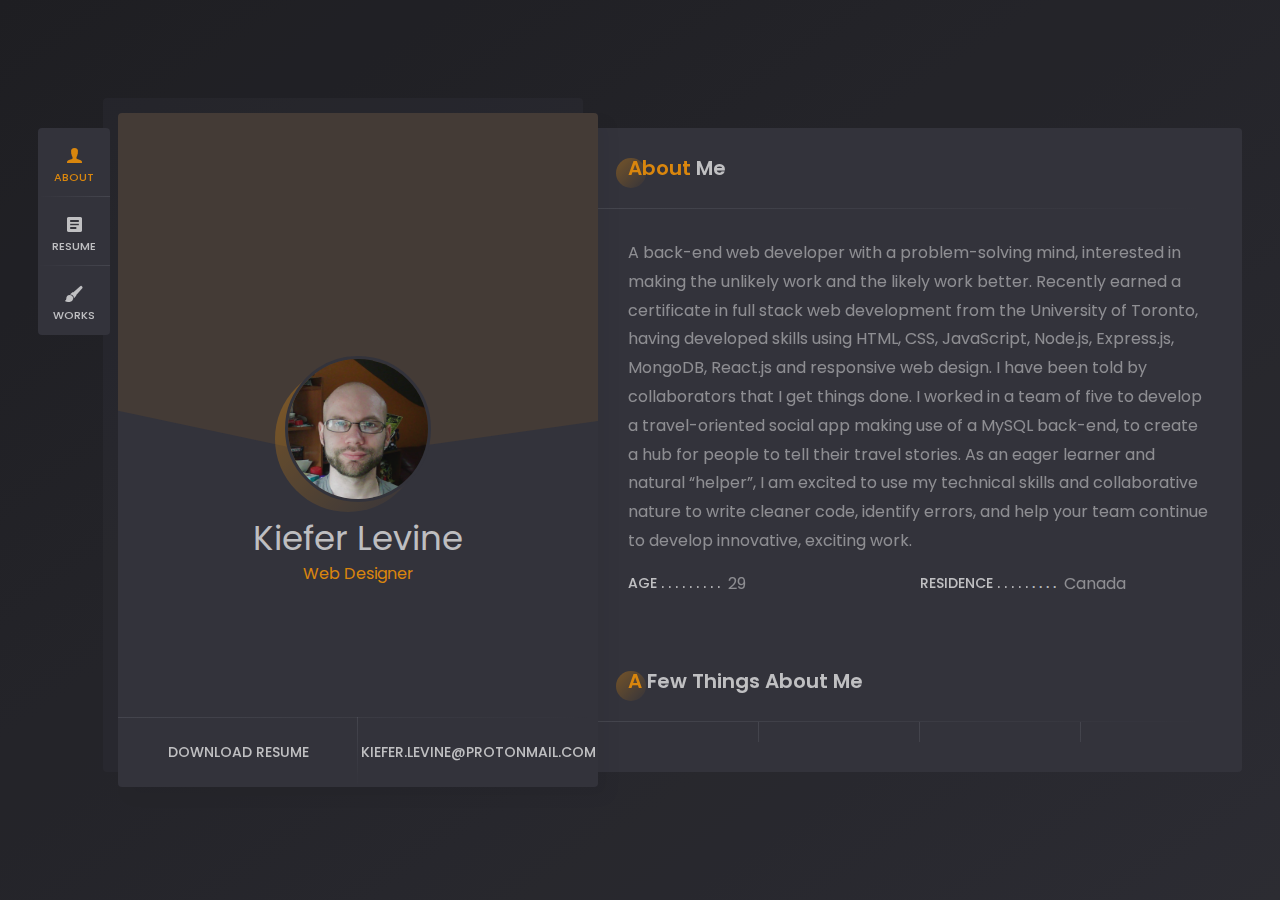
==== index.html @ 7bca3b4a "Added my info to template" ====
<!DOCTYPE html>
<html lang="en">
<head>
	
	<!--
		Basic
	-->
	<meta charset="UTF-8" />
	<meta http-equiv="X-UA-Compatible" content="IE=edge"> 
	<title>Kiefer's Web Developer Portal</title>
	<meta name="viewport" content="width=device-width, initial-scale=1, maximum-scale=1" />
	<meta name="description" content="vCard & Resume Template" />
	<meta name="keywords" content="vcard, resposnive, resume, personal, card, cv, cards, portfolio" />
	<meta name="author" content="beshleyua" />
	
	<!--
		Load Fonts
	-->
	<link href="https://fonts.googleapis.com/css?family=Poppins:100,100i,200,200i,300,300i,400,400i,500,500i,600,600i,700,700i,800,800i,900,900i" rel="stylesheet">
	
	<!--
		Load CSS
	-->
	<link rel="stylesheet" href="css/basic.css" />
	<link rel="stylesheet" href="css/layout.css" />
	<link rel="stylesheet" href="css/blogs.css" />
	<link rel="stylesheet" href="css/ionicons.css" />
	<link rel="stylesheet" href="css/magnific-popup.css" />
	<link rel="stylesheet" href="css/animate.css" />
	<link rel="stylesheet" href="css/owl.carousel.css" />

	<!--
		Background Gradient
	-->
	<link rel="stylesheet" href="css/gradient.css" />
	
	<!--
		Template New-Skin
	-->
	<link rel="stylesheet" href="css/new-skin/new-skin.css" />
	
	<!--
		Template Colors
	-->
	<link rel="stylesheet" href="css/demos/demo-2-colors.css" />

	<!--
		Template Dark
	-->
	<link rel="stylesheet" href="css/new-skin/classic-skin.css" />
	<link rel="stylesheet" href="css/template-dark/dark.css" />
	
	<!--
		Favicons
	-->
	<link rel="shortcut icon" href="images/favicons/favicon.ico">
	<!-- Font Awesome, for Icons -->
	<link rel="stylesheet" href="https://cdnjs.cloudflare.com/ajax/libs/font-awesome/6.0.0-beta2/css/all.min.css" integrity="sha512-YWzhKL2whUzgiheMoBFwW8CKV4qpHQAEuvilg9FAn5VJUDwKZZxkJNuGM4XkWuk94WCrrwslk8yWNGmY1EduTA==" crossorigin="anonymous" referrerpolicy="no-referrer" />
	
</head>

<body>
	<div class="page new-skin">
		
		<!-- preloader -->
		<div class="preloader">
			<div class="centrize full-width">
				<div class="vertical-center">
					<div class="spinner">
						<div class="double-bounce1"></div>
						<div class="double-bounce2"></div>
					</div>
				</div>
			</div>
		</div>

		<!-- background -->
		<div class="background gradient">
			<ul class="bg-bubbles">
				<li></li>
				<li></li>
				<li></li>
				<li></li>
				<li></li>
				<li></li>
				<li></li>
				<li></li>
				<li></li>
				<li></li>
			</ul>
		</div>

		<!--
			Container
		-->
		<div class="container opened" data-animation-in="fadeInLeft" data-animation-out="fadeOutLeft">

			<!--
				Header
			-->
			<header class="header">

				<!-- menu -->
				<div class="top-menu">
					<ul>
						<li class="active">
							<a href="#about-card">
								<span class="icon ion-person"></span>
								<span class="link">About</span>
							</a>
						</li>
						<li>
							<a href="#resume-card">
								<span class="icon ion-android-list"></span>
								<span class="link">Resume</span>
							</a>
						</li>
						<li>
							<a href="#works-card">
								<span class="icon ion-paintbrush"></span>
								<span class="link">Works</span>
							</a>
						</li>
					</ul>
				</div>

			</header>

			<!--
				Card - Started
			-->
			<div class="card-started" id="home-card">

				<!--
					Profile
				-->
				<div class="profile">

					<!-- profile image -->
					<div class="slide"></div>

					<!-- profile photo -->
					<div class="image">
						<img src="images/me.png" alt="A photo of Kiefer Levine" />
					</div>

					<!-- profile titles -->
					<div class="title">Kiefer Levine</div>
					<!--<div class="subtitle">Web Designer</div>-->
					<div class="subtitle subtitle-typed">
						<div class="typing-title">
							<p>Web Designer</p>
							<p>Full Stack Developer</p>
						</div>
					</div>

					<!-- profile socials -->
					<div class="social">
						<a target="_blank" href="https://www.linkedin.com/in/kiefer-levine/"><span class="fa fa-linkedin"></span></a>
						<a target="_blank" href="https://github.com/RookiePrime"><span class="fa fa-github"></span></a>
					</div>
					
					<!-- profile buttons -->
					<div class="lnks">
						<a href="https://docs.google.com/document/d/1Zx15jHTphS7Uiq7hflVXqC6PvVf_kr_0p9a2wdH1xhk/edit?usp=sharing" class="lnk">
							<span class="text">Download Resume</span>
						</a>
						<a href="mailto:kiefer.levine@protonmail.com" class="lnk discover">
							<span class="text">kiefer.levine@protonmail.com</span>
						</a>
					</div>

				</div>

			</div>

			<!-- 
				Card - About
			-->
			<div class="card-inner animated active" id="about-card">
				<div class="card-wrap">

					<!-- 
						About 
					-->
					<div class="content about">

						<!-- title -->
						<div class="title">About Me</div>

						<!-- content -->
						<div class="row">
							<div class="col col-d-6 col-t-6 col-m-12 border-line-v">
								<div class="text-box">
									<p>
										A back-end web developer with a problem-solving mind, interested in making the unlikely work and the likely work better. Recently earned a certificate in full stack web development from the University of Toronto, having developed skills using HTML, CSS, JavaScript, Node.js, Express.js, MongoDB, React.js and responsive web design. I have been told by collaborators that I get things done. I worked in a team of five to develop a travel-oriented social app making use of a MySQL back-end, to create a hub for people to tell their travel stories. As an eager learner and natural “helper”, I am excited to use my technical skills and collaborative nature to write cleaner code, identify errors, and help your team continue to develop innovative, exciting work.
									</p>
								</div>
							</div>
							<div class="col col-d-6 col-t-6 col-m-12 border-line-v">
								<div class="info-list">
									<ul>
										<li><strong>Age . . . . .</strong> 29</li>
										<li><strong>Residence . . . . .</strong> Canada</li>
									</ul>
								</div>
							</div>
							<div class="clear"></div>
						</div>

					</div>

					<!--
						Fun Fact
					-->
					<div class="content fuct">

						<!-- title -->
						<div class="title">A Few Things About Me</div>

						<!-- content -->
						<div class="row fuct-items">

							<!-- fuct item -->
							<div class="col col-d-3 col-t-3 col-m-6 border-line-v">
								<div class="fuct-item">
									<div class="icon"><span class="fa fa-solid fa-gamepad"></span></div>
									<div class="name">Gamer</div>
								</div>
							</div>

							<!-- fuct item -->
							<div class="col col-d-3 col-t-3 col-m-6 border-line-v">
								<div class="fuct-item">
									<div class="icon"><span class="fa fa-vr-cardboard"></span></div>
									<div class="name">VR Nut</div>
								</div>
							</div>

							<!-- fuct item -->
							<div class="col col-d-3 col-t-3 col-m-6 border-line-v">
								<div class="fuct-item">
									<div class="icon"><span class="fa fa-dice-d20"></span></div>
									<div class="name">D&D nerd</div>
								</div>
							</div>

							<!-- fuct item -->
							<div class="col col-d-3 col-t-3 col-m-6 border-line-v">
								<div class="fuct-item">
									<div class="icon"><span class="fa fa-book"></span></div>
									<div class="name">Reader</div>
								</div>
							</div>

							<div class="clear"></div>
						</div>
					</div>
				</div>
			</div>

			<!--
				Card - Resume
			-->
			<div class="card-inner" id="resume-card">
				<div class="card-wrap">

					<!--
						Resume
					-->
					<div class="content resume">

						<!-- title -->
						<div class="title">Resume</div>

						<!-- content -->
						<div class="row">

							<!-- education -->
							<div class="col col-d-6 col-t-6 col-m-12 border-line-v">
								<div class="resume-title border-line-h">
									<div class="icon"><i class="fa fa-university"></i></div>
									<div class="name">Education</div>
								</div>
								<div class="resume-items">
									<div class="resume-item border-line-h">
										<div class="date">Apr - Oct, 2021</div>
										<div class="name">University of Toronto</div>
										<div class="company">Toronto</div>
										<p>
											Certificate of Completion, Full Stack Web Development Bootcamp
										</p>
									</div>
								</div>
							</div>

							<div class="clear"></div>
						</div>

					</div>

					<!--
						Skills
					-->
					<div class="content skills">

						<!-- title -->
						<div class="title">My Skills</div>
					
						<!-- content -->
						<div class="row">

							<!-- skill item -->
							<div class="col col-d-6 col-t-6 col-m-12 border-line-v">
								<div class="skills-list list">
									<div class="skill-title border-line-h">
										<div class="icon"><i class="fa fa-code"></i></div>
										<div class="name">Coding</div>
									</div>
									<ul>
										<li> 
											<div class="name">HTML5, CSS3, JS</div>
										</li>
										<li> 
											<div class="name">Responsive Design</div>
										</li>
										<li> 
											<div class="name">Progressive Web Applications</div>
										</li>
										<li> 
											<div class="name">Node.js</div>
										</li>
										<li> 
											<div class="name">Express.js, Sequelize.js</div>
										</li>
										<li> 
											<div class="name">MySQL, MongoDB</div>
										</li>
										<li> 
											<div class="name">RESTful APIs, GraphQL</div>
										</li>
										<li> 
											<div class="name">React.js</div>
										</li>
									</ul>
								</div>
							</div>

							<!-- skill item -->
							<div class="col col-d-6 col-t-6 col-m-12 border-line-v">
								<div class="skills-list list">
									<div class="skill-title border-line-h">
										<div class="icon"><i class="fa fa-list"></i></div>
										<div class="name">Soft Skills</div>
									</div>
									<ul>
										<li> 
											<div class="name">Coordinating with a team</div>
										</li>
										<li> 
											<div class="name">Planning projects</div>
										</li>
										<li> 
											<div class="name">Learning new technologies</div>
										</li>
										<li> 
											<div class="name">Problem solving</div>
										</li>
										<li> 
											<div class="name">Critical thinking</div>
										</li>
									</ul>
								</div>
							</div>
							
							<div class="clear"></div>
						</div>
					</div>
				</div>
			</div>

			<!--
				Card - Works
			-->
			<div class="card-inner" id="works-card">
				<div class="card-wrap">

					<!--
						Works
					-->
					<div class="content works">

						<!-- title -->
						<div class="title">Recent Works</div>

						<!-- content -->
						<div class="row grid-items border-line-v">

							<!-- work item design -->
							<div class="col col-d-6 col-t-6 col-m-12 grid-item design border-line-h">
								<div class="box-item">
									<div class="image">
										<a href="#popup-1" class="has-popup-media">
											<img src="images/project_previews/crazy-tetris.png" alt="" />
											<span class="info">
												<span class="ion ion-images"></span>
											</span>
										</a>
									</div>
									<div class="desc">
										<a href="#popup-1" class="name has-popup-media">Crazy Tetrominos</a>
										<div class="category">A classic game, with a twist!</div>
									</div>
									<div id="popup-1" class="popup-box mfp-fade mfp-hide">
										<div class="content">
											<div class="image">
												<img src="images/project_previews/crazy-tetris.png" alt="The image of a game of Crazy Tetris being played">
											</div>
											<div class="desc">
												<div class="post-box">
													<h1>Crazy Tetrominos</h1>			
													<div class="blog-content">
														<p>
															A full MERN stack application, play a version of Tetris unlike any you've played before! The pieces you know and love are still there, but stranger ones have joined the mix.
														</p>
													</div>
													<br/>
													<a href="https://github.com/RookiePrime/crazy-tetris" class="button">
														<span class="text">View the Repo</span>
														<span class="arrow"></span>
													</a>
													<br/>
													<a href="https://crazy-tetrominos.herokuapp.com/" class="button">
														<span class="text">Try the App</span>
														<span class="arrow"></span>
													</a>
												</div>
											</div>
										</div>
									</div>
								</div>
							</div>

							<!-- work item design -->
							<div class="col col-d-6 col-t-6 col-m-12 grid-item design border-line-h">
								<div class="box-item">
									<div class="image">
										<a href="#popup-2" class="has-popup-media">
											<img src="images/project_previews/tarokka.png" alt="The picture of a Tarokka fortune being told" />
											<span class="info">
												<span class="ion ion-images"></span>
											</span>
										</a>
									</div>
									<div class="desc">
										<a href="#popup-2" class="name has-popup-media">Tarokka Deck</a>
										<div class="category">Tell your fortune in the fictional worlds of Dungeons & Dragons!</div>
									</div>
									<div id="popup-2" class="popup-box mfp-fade mfp-hide">
										<div class="content">
											<div class="image">
												<img src="images/project_previews/tarokka.png" alt="The picture of a Tarokka fortune being told" />
											</div>
											<div class="desc">
												<div class="post-box">
													<h1>Tarokka Deck</h1>			
													<div class="blog-content">
														<p>
															A React.js front-end application, taking advantage of CSS3 and state to randomly produce the user's fortune in accordance with the rules of a Tarokka reading.
														</p>
													</div>
													<br/>
													<a href="https://github.com/RookiePrime/tarokka-deck" class="button">
														<span class="text">View the Repo</span>
														<span class="arrow"></span>
													</a>
													<br/>
													<a href="https://rookieprime.github.io/tarokka-deck/" class="button">
														<span class="text">Try the App</span>
														<span class="arrow"></span>
													</a>
												</div>
											</div>
										</div>
									</div>
								</div>
							</div>

							<!-- work item design -->
							<div class="col col-d-6 col-t-6 col-m-12 grid-item design border-line-h">
								<div class="box-item">
									<div class="image">
										<a href="#popup-3" class="has-popup-media">
											<img src="images/project_previews/bardic.png" alt="The scenic homepage of Bardic, depicting travel destinations" />
											<span class="info">
												<span class="ion ion-images"></span>
											</span>
										</a>
									</div>
									<div class="desc">
										<a href="#popup-3" class="name has-popup-media">Bardic</a>
										<div class="category">A social media site for travelers.</div>
									</div>
									<div id="popup-3" class="popup-box mfp-fade mfp-hide">
										<div class="content">
											<div class="image">
												<img src="images/project_previews/bardic.png" alt="The scenic homepage of Bardic, depicting travel destinations" />
											</div>
											<div class="desc">
												<div class="post-box">
													<h1>Bardic</h1>			
													<div class="blog-content">
														<p>
															A full stack application with a Handlebars.js front-end, a MySQL backend, and Express.js and Sequelize between them, following the Model-View-Controller paradigm. This site is for people sharing and talking about travel stories.
														</p>
													</div>
													<br/>
													<a href="https://github.com/FanCinco/Bardic" class="button">
														<span class="text">View the Repo</span>
														<span class="arrow"></span>
													</a>
													<br/>
													<a href="https://bardic.herokuapp.com/" class="button">
														<span class="text">Try the App</span>
														<span class="arrow"></span>
													</a>
												</div>
											</div>
										</div>
									</div>
								</div>
							</div>

							<!-- work item design -->
							<div class="col col-d-6 col-t-6 col-m-12 grid-item design border-line-h">
								<div class="box-item">
									<div class="image">
										<a href="#popup-4" class="has-popup-media">
											<img src="images/project_previews/techblog.png" alt="The purple-and-yellow homepage of a tech forum site" />
											<span class="info">
												<span class="ion ion-images"></span>
											</span>
										</a>
									</div>
									<div class="desc">
										<a href="#popup-4" class="name has-popup-media">Tech Blog</a>
										<div class="category">A forum for technology enthusiasts in search of likeminded fellows.</div>
									</div>
									<div id="popup-4" class="popup-box mfp-fade mfp-hide">
										<div class="content">
											<div class="image">
												<img src="images/project_previews/techblog.png" alt="The purple-and-yellow homepage of a tech forum site" />
											</div>
											<div class="desc">
												<div class="post-box">
													<h1>Tech Blog</h1>			
													<div class="blog-content">
														<p>
															A full stack application with a Handlebars.js front-end, a MySQL backend, and Express.js and Sequelize between them, following the Model-View-Controller paradigm. This site is for people to create posts about and discuss technology.
														</p>
													</div>
													<br/>
													<a href="https://github.com/RookiePrime/tech-blog" class="button">
														<span class="text">View the Repo</span>
														<span class="arrow"></span>
													</a>
													<br/>
													<a href="https://still-headland-68938.herokuapp.com/" class="button">
														<span class="text">Try the App</span>
														<span class="arrow"></span>
													</a>
												</div>
											</div>
										</div>
									</div>
								</div>
							</div>

							<!-- work item design -->
							<div class="col col-d-6 col-t-6 col-m-12 grid-item design border-line-h">
								<div class="box-item">
									<div class="image">
										<a href="#popup-5" class="has-popup-media">
											<img src="images/project_previews/crunchtime.png" alt="The exercise page for Crunch Time, showing the current exercise to perform" />
											<span class="info">
												<span class="ion ion-images"></span>
											</span>
										</a>
									</div>
									<div class="desc">
										<a href="#popup-5" class="name has-popup-media">Crunch Time</a>
										<div class="category">An exercise app for people with a drive but no time!</div>
									</div>
									<div id="popup-5" class="popup-box mfp-fade mfp-hide">
										<div class="content">
											<div class="image">
												<img src="images/project_previews/crunchtime.png" alt="The exercise page for Crunch Time, showing the current exercise to perform" />
											</div>
											<div class="desc">
												<div class="post-box">
													<h1>Crunch Time</h1>			
													<div class="blog-content">
														<p>
															A front-end web application making use of HTML5, CSS3, and JS, as well as drawing on third-party APIs for exercise data and motivational text. Don't have a lot of time but want to exercise? Let Crunch Time pick for you!
														</p>
													</div>
													<br/>
													<a href="https://github.com/crunchteam04/Crunch-Time" class="button">
														<span class="text">View the Repo</span>
														<span class="arrow"></span>
													</a>
													<br/>
													<a href="https://crunchteam04.github.io/Crunch-Time/" class="button">
														<span class="text">Try the App</span>
														<span class="arrow"></span>
													</a>
												</div>
											</div>
										</div>
									</div>
								</div>
							</div>
				
							<div class="clear"></div>
						</div>
					</div>
				</div>
			</div>
		</div>

	</div>
	
	<!--
		jQuery Scripts
	-->
	<script src="js/jquery.min.js"></script>
	<script src="js/jquery.validate.js"></script>
	<script src="js/jquery.magnific-popup.js"></script>
	<script src="js/imagesloaded.pkgd.js"></script>
	<script src="js/isotope.pkgd.js"></script>
	<script src="js/jquery.slimscroll.js"></script>
	<script src="js/owl.carousel.js"></script>
	<script src="js/typed.js"></script>
	<!-- <script src="https://use.fontawesome.com/8da76d029b.js"></script> -->
	
	<!--
		Main Scripts
	-->
	<script src="js/scripts.js"></script>
	
</body>
</html>
---- css/basic.css ----
/**
*	Ryan - Resume/CV/vCard Template (HTML)
*	Version: 2.5
*	Author: beshleyua
*	Author URL: http://themeforest.net/user/beshleyua
*	Copyright © Cvio by beshleyua. All Rights Reserved.
**/

/* TABLE OF CONTENTS
	1. Base
	2. Container
	3. Columns
	4. Preloader
	5. Typography
	6. Forms
	7. Alignments
	8. Animations
*/

/*
	1. Basic
*/

html {
	margin-right: 0!important;
}

body {
	margin: 0;
	padding: 0;
	border: none;
	font-family: 'Poppins';
	font-size: 14px;
	color: #626262;
	background: #d8dbe2;
	letter-spacing: 0em;
	font-weight: 400;
	-webkit-font-smoothing: antialiased;
	-webkit-text-size-adjust: 100%;
}

.page {
	position: absolute;
	overflow: hidden;
	width: 100%;
	height: 100%;
}

@media (max-width: 1023px) {
	.page {
		overflow: visible;
	}

}

* {
	box-sizing: border-box;
	-webkit-box-sizing: border-box;
}

/*
	2. Container
*/
.container {
	margin: -300px 0 0 -240px;
	position: absolute;
	top: 50%;
	left: 50%;
	width: 480px;
	height: 600px;
	transform: translateX(0px);
	-webkit-transform: translateX(0px);
	-moz-transform: translateX(0px);
	-o-transform: translateX(0px);
	transition: all 0.4s ease 0s;
	-moz-transition: all 0.4s ease 0s;
	-webkit-transition: all 0.4s ease 0s;
	-o-transition: all 0.4s ease 0s;
}

.container.opened {
	transform: translateX(-240px);
	-webkit-transform: translateX(-240px);
	-moz-transform: translateX(-240px);
	-o-transform: translateX(-240px);
}

@media (max-width: 1072px) {
	.container {
		margin: -300px 0 0 -220px;
		width: 440px;
	}

	.container.opened {
		transform: translateX(-204px);
		-webkit-transform: translateX(-204px);
		-moz-transform: translateX(-204px);
		-o-transform: translateX(-204px);
	}

}

@media (max-width: 1023px) {
	.container {
		margin: 0 auto;
		position: relative;
		top: 83px;
		left: 0;
		width: auto;
		max-width: 540px;
		height: auto;
		transform: none;
		-webkit-transform: none;
		-moz-transform: none;
		-o-transform: none;
	}

	.container.opened {
		transform: none;
		-webkit-transform: none;
		-moz-transform: none;
		-o-transform: none;
	}

}

@media (max-width: 560px) {
	.container {
		margin: 0 5px;
		top: 78px;
		width: auto;
		max-width: 100%;
	}

}

.background {
	position: fixed;
	top: 0%;
	left: 0%;
	width: 100%;
	height: 100%;
	background-position: center center;
	background-repeat: no-repeat;
	background-size: cover;
	background-color: rgba(120, 204, 109, 0.4);
}


/*
	3. Columns
*/
.row {
	margin: 0 -20px;
	position: relative;
	font-size: 0;
}

.row .col {
	padding: 20px;
	position: relative;
	display: inline-block;
	vertical-align: top;
	font-size: 14px;
}

.row .col .col {
	padding-top: 0;
	padding-bottom: 20px;
}

@media (min-width: 1024px) {
	.row .col.col-d-12 {
		width: 99.996%;
	}

	.row .col.col-d-11 {
		width: 91.663%;
	}

	.row .col.col-d-10 {
		width: 83.333%;
	}

	.row .col.col-d-9 {
		width: 74.997%;
	}

	.row .col.col-d-8 {
		width: 66.664%;
	}

	.row .col.col-d-7 {
		width: 58.331%;
	}

	.row .col.col-d-6 {
		width: 49.998%;
	}

	.row .col.col-d-5 {
		width: 41.665%;
	}

	.row .col.col-d-4 {
		width: 33.332%;
	}

	.row .col.col-d-3 {
		width: 24.999%;
	}

	.row .col.col-d-2 {
		width: 16.666%;
	}

	.row .col.col-d-1 {
		width: 8.333%;
	}

}

@media (max-width: 1023px) {
	.row .col.col-t-12 {
		width: 99.996%;
	}

	.row .col.col-t-11 {
		width: 91.663%;
	}

	.row .col.col-t-10 {
		width: 83.333%;
	}

	.row .col.col-t-9 {
		width: 74.997%;
	}

	.row .col.col-t-8 {
		width: 66.664%;
	}

	.row .col.col-t-7 {
		width: 58.331%;
	}

	.row .col.col-t-6 {
		width: 49.998%;
	}

	.row .col.col-t-5 {
		width: 41.665%;
	}

	.row .col.col-t-4 {
		width: 33.332%;
	}

	.row .col.col-t-3 {
		width: 24.999%;
	}

	.row .col.col-t-2 {
		width: 16.666%;
	}

	.row .col.col-t-1 {
		width: 8.333%;
	}

}

@media (max-width: 560px) {
	.row .col.col-m-12 {
		width: 99.996%;
	}

	.row .col.col-m-11 {
		width: 91.663%;
	}

	.row .col.col-m-10 {
		width: 83.333%;
	}

	.row .col.col-m-9 {
		width: 74.997%;
	}

	.row .col.col-m-8 {
		width: 66.664%;
	}

	.row .col.col-m-7 {
		width: 58.331%;
	}

	.row .col.col-m-6 {
		width: 49.998%;
	}

	.row .col.col-m-5 {
		width: 41.665%;
	}

	.row .col.col-m-4 {
		width: 33.332%;
	}

	.row .col.col-m-3 {
		width: 24.999%;
	}

	.row .col.col-m-2 {
		width: 16.666%;
	}

	.row .col.col-m-1 {
		width: 8.333%;
	}

}

.row:after {
	content: '';
	display: block;
	clear: both;
}

.border-line-v:before {
	content: '';
	position: absolute;
	left: 0;
	top: 0;
	width: 1px;
	height: 100%;
	background: -moz-radial-gradient(top, ellipse cover, rgba(197, 202, 213, 0.7) 0%, rgba(255, 255, 255, 0) 70%);
	background: -webkit-radial-gradient(top, ellipse cover, rgba(197, 202, 213, 0.7) 0%, rgba(255, 255, 255, 0) 70%);
	background: radial-gradient(ellipse at top, rgba(197, 202, 213, 0.7) 0%, rgba(255, 255, 255, 0) 70%);
}

.border-line-h:after {
	content: '';
	position: absolute;
	left: 0;
	bottom: 0;
	width: 100%;
	height: 1px;
	background: -moz-radial-gradient(left, ellipse cover, rgba(197, 202, 213, 0.7) 0%, rgba(255, 255, 255, 0) 70%);
	background: -webkit-radial-gradient(left, ellipse cover, rgba(197, 202, 213, 0.7) 0%, rgba(255, 255, 255, 0) 70%);
	background: radial-gradient(ellipse at left, rgba(197, 202, 213, 0.7) 0%, rgba(255, 255, 255, 0) 70%);
}

/*
	4. Preloader
*/
.preloader {
	position: fixed;
	top: 0;
	left: 0;
	width: 100%;
	height: 100%;
	text-align: center;
	background: #ffffff;
	z-index: 1000;
}

.preloader .spinner {
	position: relative;
	display: inline-block;
	width: 40px;
	height: 40px;
}

.preloader .spinner .double-bounce1,
.preloader .spinner .double-bounce2 {
	position: absolute;
	top: 0;
	left: 0;
	width: 100%;
	height: 100%;
	background: #78cc6d;
	opacity: 1;
	-webkit-animation: sk-bounce 2s infinite ease-in-out;
	animation: sk-bounce 2s infinite ease-in-out;
	border-radius: 50%;
	-moz-border-radius: 50%;
	-webkit-border-radius: 50%;
	-khtml-border-radius: 50%;
}

.preloader .spinner .double-bounce2 {
	-webkit-animation-delay: -1s;
	animation-delay: -1s;
	opacity: 0.1;
}

/*
	5. Typography
*/
h1,
h2,
h3,
h4,
h5,
h6 {
	margin: 0 0 5px 0;
	font-family: 'Poppins';
	font-size: 25px;
	color: #171717;
	line-height: 33px;
	font-weight: 500;
}

h2 {
	font-size: 24px;
}

h3 {
	font-size: 22px;
}

h4 {
	font-size: 20px;
}

h5 {
	font-size: 18px;
}

h6 {
	font-size: 16px;
}

p {
	font-size: 14px;
	line-height: 1.6;
	padding: 0;
	margin: 0 0 20px 0;
}

strong {
	font-weight: 500;
}

/* links, buttons */
.lnks {
	position: absolute;
	bottom: 0;
	left: 0;
	width: 100%;
	height: 70px;
	z-index: 10;
}

.lnks:before {
	content: '';
	position: absolute;
	left: 0;
	top: 0;
	width: 100%;
	height: 1px;
	background: -moz-radial-gradient(left, ellipse cover, rgba(197, 202, 213, 0.7) 0%, rgba(255, 255, 255, 0) 70%);
	background: -webkit-radial-gradient(left, ellipse cover, rgba(197, 202, 213, 0.7) 0%, rgba(255, 255, 255, 0) 70%);
	background: radial-gradient(ellipse at left, rgba(197, 202, 213, 0.7) 0%, rgba(255, 255, 255, 0) 70%);
}

.lnk,
.button {
	position: relative;
	float: left;
	width: 50%;
	height: 70px;
	line-height: 70px;
	font-size: 12px;
	color: #171717;
	font-weight: 500;
	text-align: center;
	text-decoration: none;
	text-transform: uppercase;
	border: none;
}

.lnk:before,
.button:before {
	content: '';
	position: absolute;
	right: 0;
	top: 0;
	width: 1px;
	height: 100%;
	background: -moz-radial-gradient(top, ellipse cover, rgba(197, 202, 213, 0.7) 0%, rgba(255, 255, 255, 0) 70%);
	background: -webkit-radial-gradient(top, ellipse cover, rgba(197, 202, 213, 0.7) 0%, rgba(255, 255, 255, 0) 70%);
	background: radial-gradient(ellipse at top, rgba(197, 202, 213, 0.7) 0%, rgba(255, 255, 255, 0) 70%);
}

.lnk .ion,
.button .ion,
.lnk .arrow,
.button .arrow {
	margin: 0 0 0 8px;
	position: relative;
	top: -2px;
	display: inline-block;
	vertical-align: middle;
	font-size: 18px;
	transition: all 0.3s ease 0s;
	-moz-transition: all 0.3s ease 0s;
	-webkit-transition: all 0.3s ease 0s;
	-o-transition: all 0.3s ease 0s;
}

.lnk .arrow,
.button .arrow {
	top: -1px;
	width: 14px;
	height: 2px;
}

.lnk .arrow:before,
.button .arrow:before,
.lnk .arrow:after,
.button .arrow:after {
	content: '';
	position: absolute;
	left: 0;
	top: 0;
	width: 100%;
	height: 100%;
	background: #171717;
	transition: all 0.3s ease 0s;
	-moz-transition: all 0.3s ease 0s;
	-webkit-transition: all 0.3s ease 0s;
	-o-transition: all 0.3s ease 0s;
}

.lnk .arrow:after,
.button .arrow:after {
	left: auto;
	top: auto;
	right: 0;
	bottom: 3px;
	width: 8px;
	height: 2px;
	transform: rotate(45deg);
	-webkit-transform: rotate(45deg);
	-moz-transform: rotate(45deg);
	-o-transform: rotate(45deg);
}

.lnk .text,
.button .text {
	transition: all 0.3s ease 0s;
	-moz-transition: all 0.3s ease 0s;
	-webkit-transition: all 0.3s ease 0s;
	-o-transition: all 0.3s ease 0s;
}

.lnk:last-child:before,
.button:last-child:before {
	display: none;
}

.lnk:hover,
.button:hover {
	color: #78cc6d;
}

.lnk:hover .ion,
.button:hover .ion {
	color: #78cc6d;
}

.lnk:hover .arrow:before,
.button:hover .arrow:before,
.lnk:hover .arrow:after,
.button:hover .arrow:after {
	background: #78cc6d;
}

.button {
	display: inline-block;
	float: none;
	width: auto;
}

a {
	color: #626262;
	text-decoration: none;
	opacity: 1;
	outline: none;
}

a:hover {
	text-decoration: none;
	color: #78cc6d;
}

/* lists */
ol,
ul {
	list-style: none;
	margin-top: 0px;
	margin-bottom: 0px;
	padding-left: 0px;
}

ul ul,
ul ol,
ol ol,
ol ul {
	margin-bottom: 0px;
}

li {
	margin-bottom: 0px;
}

/* code */
code {
	background: #d8dbe2;
	font-size: 16px;
	font-family: 'Poppins';
	margin: 20px 0;
	padding: 10px 20px;
}

/* tables */
table {
	width: 100%;
	margin: 30px 0;
	padding: 0;
	border-collapse: collapse;
}

th {
	font-weight: 500;
	border: none;
	border-bottom: 1px solid #d8dbe2;
	color: #171717;
	padding: 12px 15px;
	text-align: left;
}

td {
	border: none;
	border-bottom: 1px solid #d8dbe2;
	padding: 12px 15px;
	text-align: left;
	color: #626262;
}

/* blockquote */
blockquote {
	font-family: 'Poppins';
}

/*
	6. Forms
*/
input,
textarea,
button {
	margin: 0;
	padding: 0;
	display: block;
	font-family: 'Poppins';
	font-size: 13px;
	width: 100%;
	height: 60px;
	color: #171717;
	background: none;
	border: none;
	border-bottom: 1px solid #d8dbe2;
	-webkit-appearance: none;
	-moz-appearance: none;
	appearance: none;
	resize: none;
	outline: 0;
	transition: all 0.3s ease 0s;
	-moz-transition: all 0.3s ease 0s;
	-webkit-transition: all 0.3s ease 0s;
	-o-transition: all 0.3s ease 0s;
	border-radius: 0px;
	-moz-border-radius: 0px;
	-webkit-border-radius: 0px;
	-khtml-border-radius: 0px;
}

input:focus,
textarea:focus,
button:focus {
	color: #171717;
	border-bottom: 1px solid #78cc6d;
}

textarea {
	padding: 15px 0;
	height: 80px;
}

button {
	width: auto;
	display: inline-block;
	vertical-align: top;
	color: #171717;
	border-bottom: 1px solid #d8dbe2;
	text-align: left;
	cursor: pointer;
}

button:hover {
	border-bottom: 1px solid #78cc6d;
}

label,
legend {
	display: block;
	padding-bottom: 10px;
	font-family: 'Poppins';
	font-size: 14px;
}

fieldset {
	border-width: 0;
	padding: 0;
}

input[type="checkbox"],
input[type="radio"] {
	display: inline;
}

::-webkit-input-placeholder {
	color: #999999;
}

:-moz-placeholder {
	color: #999999;
}

::-moz-placeholder {
	color: #999999;
}

:-ms-input-placeholder {
	color: #999999;
}

input:focus::-webkit-input-placeholder,
textarea:focus::-webkit-input-placeholder {
	color: #171717;
}

input:focus:-moz-placeholder,
textarea:focus:-moz-placeholder {
	color: #171717;
}

input:focus::-moz-placeholder,
textarea:focus::-moz-placeholder {
	color: #171717;
}

input:focus:-ms-input-placeholder,
textarea:focus:-ms-input-placeholder {
	color: #171717;
}

input.error,
textarea.error {
	border-bottom: 1px solid #ff0000 !important;
}

label.error {
	display: none!important;
}

input.error::-moz-placeholder,
textarea.error::-moz-placeholder {
	color: #ff0000;
}

input.error:-moz-placeholder,
textarea.error:-moz-placeholder {
	color: #ff0000;
}

input.error:-ms-input-placeholder,
textarea.error:-ms-input-placeholder {
	color: #ff0000;
}

input.error::-webkit-input-placeholder,
textarea.error::-webkit-input-placeholder {
	color: #ff0000;
}

/*
	7. Alignments
*/
.align-center {
	text-align: center !important;
}

.align-right {
	text-align: right !important;
}

.align-left {
	text-align: left !important;
}

.pull-right {
	float: right !important;
}

.pull-left {
	float: left !important;
}

.pull-none {
	float: none !important;
}

/* width */
.full-width {
	max-width: 100% !important;
	width: 100% !important;
}

.full-max-width {
	max-width: 100% !important;
	width: auto !important;
}

/* vertical align */
.centrize {
	display: table !important;
	table-layout: fixed !important;
	height: 100% !important;
	position: relative !important;
}

.vertical-center {
	display: table-cell !important;
	vertical-align: middle !important;
}

.vertical-top {
	display: table-cell !important;
	vertical-align: top !important;
}

.vertical-bottom {
	display: table-cell !important;
	vertical-align: bottom !important;
}

/* text formating */
.text-uppercase {
	text-transform: uppercase !important;
}

.text-lowercase {
	text-transform: lowercase !important;
}

.text-capitalize {
	text-transform: capitalize !important;
}

.text-regular {
	font-weight: 400 !important;
}

.text-bold {
	font-weight: 700 !important;
}

.text-italic {
	font-style: italic !important;
}

/* clearing */
.clear {
	clear: both;
}

/*
	8. Animations
*/
/* flip cards */
.FlipIn {
	-webkit-backface-visibility: visible !important;
	backface-visibility: visible !important;
	-webkit-animation-duration: 0.7s !important;
	animation-duration: 0.7s !important;
	-webkit-animation-name: FlipIn;
	animation-name: FlipIn;
}

@-webkit-keyframes FlipIn {
	from {
		-webkit-transform: perspective(400px) rotate3d(0, 1, 0, 90deg);
		transform: perspective(400px) rotate3d(0, 1, 0, 90deg);
		-webkit-animation-timing-function: ease-in;
		animation-timing-function: ease-in;
		opacity: 0;
	}

	60% {
		-webkit-transform: perspective(400px) rotate3d(0, 1, 0, 0deg);
		transform: perspective(400px) rotate3d(0, 1, 0, 0deg);
		opacity: 1;
	}

	80% {
		-webkit-transform: perspective(400px) rotate3d(0, 1, 0, -5deg);
		transform: perspective(400px) rotate3d(0, 1, 0, -5deg);
	}

	to {
		-webkit-transform: perspective(400px);
		transform: perspective(400px);
	}

}

@keyframes FlipIn {
	from {
		-webkit-transform: perspective(400px) rotate3d(0, 1, 0, 90deg);
		transform: perspective(400px) rotate3d(0, 1, 0, 90deg);
		-webkit-animation-timing-function: ease-in;
		animation-timing-function: ease-in;
		opacity: 0;
	}

	60% {
		-webkit-transform: perspective(400px) rotate3d(0, 1, 0, 0deg);
		transform: perspective(400px) rotate3d(0, 1, 0, 0deg);
		opacity: 1;
	}

	80% {
		-webkit-transform: perspective(400px) rotate3d(0, 1, 0, -5deg);
		transform: perspective(400px) rotate3d(0, 1, 0, -5deg);
	}

	to {
		-webkit-transform: perspective(400px);
		transform: perspective(400px);
	}

}

.FlipOut {
	-webkit-animation-duration: 0.7s !important;
	animation-duration: 0.7s !important;
	-webkit-backface-visibility: visible !important;
	backface-visibility: visible !important;
	-webkit-animation-name: FlipOut;
	animation-name: FlipOut;
}

@-webkit-keyframes FlipOut {
	from {
		-webkit-transform: perspective(400px);
		transform: perspective(400px);
	}

	30% {
		-webkit-transform: perspective(400px) rotate3d(0, 1, 0, -5deg);
		transform: perspective(400px) rotate3d(0, 1, 0, -5deg);
		opacity: 1;
	}

	to {
		-webkit-transform: perspective(400px) rotate3d(0, 1, 0, 90deg);
		transform: perspective(400px) rotate3d(0, 1, 0, 90deg);
		opacity: 0;
	}

}

@keyframes FlipOut {
	from {
		-webkit-transform: perspective(400px);
		transform: perspective(400px);
	}

	30% {
		-webkit-transform: perspective(400px) rotate3d(0, 1, 0, -5deg);
		transform: perspective(400px) rotate3d(0, 1, 0, -5deg);
		opacity: 1;
	}

	to {
		-webkit-transform: perspective(400px) rotate3d(0, 1, 0, 90deg);
		transform: perspective(400px) rotate3d(0, 1, 0, 90deg);
		opacity: 0;
	}

}

/* preloader */
@-webkit-keyframes sk-bounce {
	0%,
	100% {
		-webkit-transform: scale(0);
	}

	50% {
		-webkit-transform: scale(1);
	}

}

@keyframes sk-bounce {
	0%,
	100% {
		transform: scale(0);
		-webkit-transform: scale(0);
	}

	50% {
		transform: scale(1);
		-webkit-transform: scale(1);
	}

}
---- css/layout.css ----
/**
*	Ryan - Resume/CV/vCard Template (HTML)
*	Version: 2.5
*	Author: beshleyua
*	Author URL: http://themeforest.net/user/beshleyua
*	Copyright © Cvio by beshleyua. All Rights Reserved.
**/

/* TABLE OF CONTENTS
	1. Base
	2. Container
	3. Columns
	4. Preloader
	5. Typography
	6. Forms
	7. Alignments
	8. Animations
*/

/*
	1. Header
*/

.header {
	position: absolute;
	left: -80px;
	top: 15px;
	width: 72px;
	z-index: 100;
	text-align: center;
	opacity: 1;
	visibility: visible;
	border-radius: 4px;
	-moz-border-radius: 4px;
	-webkit-border-radius: 4px;
	-khtml-border-radius: 4px;
}

.header.active {
	opacity: 1!important;
	visibility: visible!important;
}

.header .menu-btn {
	margin-bottom: 8px;
	position: relative;
	display: block;
	height: 72px;
	text-align: center;
	background: #ffffff;
	border-radius: 4px;
	-webkit-border-radius: 4px;
	z-index: 2;
}

.no-sidebar .header .menu-btn, .disable-sidebar .header .menu-btn {
	display: none;
}

.header .menu-btn span {
	margin-left: -13px;
	margin-top: -1px;
	position: absolute;
	left: 50%;
	top: 50%;
	display: block;
	width: 26px;
	height: 2px;
	background: #323232;
	transition: all 0.3s ease 0s;
	-moz-transition: all 0.3s ease 0s;
	-webkit-transition: all 0.3s ease 0s;
	-o-transition: all 0.3s ease 0s;
}

.header .menu-btn span:before, .header .menu-btn span:after {
	content: '';
	position: absolute;
	left: 0;
	top: -7px;
	width: 80%;
	height: 100%;
	background: #323232;
	transition: all 0.3s ease 0s;
	-moz-transition: all 0.3s ease 0s;
	-webkit-transition: all 0.3s ease 0s;
	-o-transition: all 0.3s ease 0s;
}

.header .menu-btn span:after {
	top: auto;
	bottom: -7px;
	width: 60%;
}

.header .menu-btn:hover span, .header .menu-btn:hover span:before, .header .menu-btn:hover span:after {
	background: #78cc6d;
}

.header .menu-btn:hover span:before {
	width: 100%;
}

.header .menu-btn:hover span:after {
	width: 100%;
}

.header .top-menu {
	width: 100%;
	font-size: 0;
}

.header .top-menu ul li {
	display: block;
	transition: color 0.3s ease 0s;
	-moz-transition: color 0.3s ease 0s;
	-webkit-transition: color 0.3s ease 0s;
	-o-transition: color 0.3s ease 0s;
}

.header .top-menu ul li:first-child a {
	border-radius: 4px 4px 0 0;
	-moz-border-radius: 4px 4px 0 0;
	-webkit-border-radius: 4px 4px 0 0;
	-khtml-border-radius: 4px 4px 0 0;
}

.header .top-menu ul li:last-child a {
	border-radius: 0 0 4px 4px;
	-moz-border-radius: 0 0 4px 4px;
	-webkit-border-radius: 0 0 4px 4px;
	-khtml-border-radius: 0 0 4px 4px;
	border: none;
}

.header .top-menu ul li:last-child a:before {
	display: none;
}

.header .top-menu ul li a {
	position: relative;
	overflow: hidden;
	display: block;
	height: 72px;
	color: #171717;
	text-align: center;
	background: #ffffff;
}

.header .top-menu ul li a:before {
	content: '';
	position: absolute;
	left: 0;
	bottom: 0;
	width: 100%;
	height: 1px;
	background: -moz-radial-gradient(right, ellipse cover, rgba(197, 202, 213, 0.7) 0%, rgba(255, 255, 255, 0) 70%);
	background: -webkit-radial-gradient(right, ellipse cover, rgba(197, 202, 213, 0.7) 0%, rgba(255, 255, 255, 0) 70%);
	background: radial-gradient(ellipse at right, rgba(197, 202, 213, 0.7) 0%, rgba(255, 255, 255, 0) 70%);
}

.header .top-menu ul li a .icon {
	margin: -27px 0 0 -20px;
	position: absolute;
	top: 50%;
	left: 50%;
	width: 40px;
	height: 40px;
	font-size: 20px;
	color: #171717;
	line-height: 40px;
	border-radius: 30px;
	-moz-border-radius: 30px;
	-webkit-border-radius: 30px;
	-khtml-border-radius: 30px;
	transition: all 0.3s ease 0s;
	-moz-transition: all 0.3s ease 0s;
	-webkit-transition: all 0.3s ease 0s;
	-o-transition: all 0.3s ease 0s;
}

.header .top-menu ul li a .link {
	position: absolute;
	left: 0;
	top: 57%;
	width: 100%;
	display: block;
	font-size: 11px;
	font-weight: 500;
	text-transform: uppercase;
	transition: all 0.3s ease 0s;
	-moz-transition: all 0.3s ease 0s;
	-webkit-transition: all 0.3s ease 0s;
	-o-transition: all 0.3s ease 0s;
}

.header .top-menu ul li:hover a,
.header .top-menu ul li.active a {
	color: #78cc6d;
}

.header .top-menu ul li:hover a .icon,
.header .top-menu ul li.active a .icon,
.header .top-menu ul li:hover a .link,
.header .top-menu ul li.active a .link {
	color: #78cc6d;
}

.header .profile {
	padding: 10px 62px 10px 18px;
	width: auto;
	height: 64px;
	text-align: left;
	display: none;
}

.header .profile .image {
	margin-right: 14px;
	float: left;
	width: 44px;
	font-size: 0;
}

.header .profile .image img {
	width: 100%;
	height: auto;
	border-radius: 100%;
	-webkit-border-radius: 100%;
}

.header .profile .title {
	font-size: 15px;
	color: #323232;
	font-weight: 500;
	text-overflow: ellipsis;
	white-space: nowrap;
	overflow: hidden;
}

.header .profile .subtitle {
	font-size: 12px;
	color: #78cc6d;
	line-height: 14px;
	font-weight: 400;
	text-overflow: ellipsis;
	white-space: nowrap;
	overflow: hidden;
}

.no-sidebar .header .menu-btn, .disable-sidebar .header .menu-btn {
	display: none;
}

@media (max-width: 1023px) {
	.header {
		position: fixed;
		left: 0;
		top: -4px;
		width: 100%;
		height: 72px;
		display: flex;
		align-items: center;
		justify-content: center;
	}

	.header .top-menu {
		margin: 0 auto;
		max-width: 540px;
		display: flex;
		box-shadow: 0 0 25px rgba(0, 0, 0, 0.05);
	}

	.header .top-menu ul {
		display: flex;
		width: 100%;
	}

	.header .top-menu ul li {
		display: block;
		width: 100%;
	}

	.header .top-menu ul li:first-child a {
		border-radius: 4px 0 0 4px;
		-moz-border-radius: 4px 0 0 4px;
		-webkit-border-radius: 4px 0 0 4px;
		-khtml-border-radius: 4px 0 0 4px;
	}

	.header .top-menu ul li:last-child a {
		border-radius: 0 4px 4px 0;
		-moz-border-radius: 0 4px 4px 0;
		-webkit-border-radius: 0 4px 4px 0;
		-khtml-border-radius: 0 4px 4px 0;
	}

	.header .top-menu ul li a:before {
		content: '';
		position: absolute;
		left: 0;
		bottom: 0;
		width: 1px;
		height: 100%;
		background: -moz-radial-gradient(top, ellipse cover, rgba(197, 202, 213, 0.7) 0%, rgba(255, 255, 255, 0) 70%);
		background: -webkit-radial-gradient(top, ellipse cover, rgba(197, 202, 213, 0.7) 0%, rgba(255, 255, 255, 0) 70%);
		background: radial-gradient(ellipse at top, rgba(197, 202, 213, 0.7) 0%, rgba(255, 255, 255, 0) 70%);
	}

	.header .top-menu ul li:last-child a:before {
		display: block;
	}

	.disable-sidebar.no-sticky-menu .header .menu-btn, .no-sidebar .no-sticky-menu .header .menu-btn {
		height: 62px;
		visibility: visible;
		opacity: 1;
		display: block;
	}

}

@media (max-width: 560px) {
	.header {
		padding: 0 5px;
		width: 100%;
	}
	.header .top-menu {
		max-width: 100%;
	}
	.header .profile {
		display: block;
	}
	.header .menu-btn {
	    position: absolute;
	    right: 0;
	    top: 0;
	    width: 62px;
	    height: 62px;
	}
}

/*
	2. Card - Started
*/
.card-started {
	position: relative;
	width: 100%;
	height: 600px;
	z-index: 11;
	border-radius: 4px;
	-moz-border-radius: 4px;
	-webkit-border-radius: 4px;
	-khtml-border-radius: 4px;
}

.card-started:before {
	content: '';
	position: absolute;
	top: 0;
	left: 0;
	width: 100%;
	height: 100%;
	box-shadow: 10px 10px 15px rgba(0, 0, 0, 0.05);
	border-radius: 0 0 4px 0;
	-moz-border-radius: 0 0 4px 0;
	-webkit-border-radius: 0 0 4px 0;
	-khtml-border-radius: 0 0 4px 0;
}

.card-started:after {
	content: '';
	position: absolute;
	left: -15px;
	top: -15px;
	width: 100%;
	height: 100%;
	background: -moz-linear-gradient(-45deg, rgba(120, 204, 109, 0.4) 0%, rgba(120, 204, 109, 0.01) 100%);
	background: -webkit-linear-gradient(-45deg, rgba(120, 204, 109, 0.4) 0%, rgba(120, 204, 109, 0.01) 100%);
	background: linear-gradient(135deg, rgba(120, 204, 109, 0.4) 0%, rgba(120, 204, 109, 0.01) 100%);
	border-radius: 4px;
	-moz-border-radius: 4px;
	-webkit-border-radius: 4px;
	-khtml-border-radius: 4px;
}

.card-started .profile {
	padding: 210px 50px 50px 50px;
	position: relative;
	height: 100%;
	background: #ffffff;
	text-align: center;
	z-index: 10;
	border-radius: 4px;
	-moz-border-radius: 4px;
	-webkit-border-radius: 4px;
	-khtml-border-radius: 4px;
}

.card-started .profile.no-photo {
	padding-top: 340px;
}

.card-started .profile.no-photo .image {
	display: none;
}

.card-started .profile .slide {
	position: absolute;
	overflow: hidden;
	left: 0;
	top: 0;
	width: 100%;
	height: 300px;
	background-color: #626262;
	background-repeat: no-repeat;
	background-position: center center;
	background-size: cover;
	border-radius: 4px 4px 0 0;
	-moz-border-radius: 4px 4px 0 0;
	-webkit-border-radius: 4px 4px 0 0;
	-khtml-border-radius: 4px 4px 0 0;
}

.card-started .profile .slide:before,
.card-started .profile .slide:after {
	content: '';
	position: absolute;
	left: -25%;
	bottom: -198px;
	width: 700px;
	height: 200px;
	background: #ffffff;
	transform: rotate(12deg);
	-webkit-transform: rotate(12deg);
	-moz-transform: rotate(12deg);
	-o-transform: rotate(12deg);
}

.card-started .profile .slide:after {
	left: auto;
	right: -25%;
	transform: rotate(-6deg);
	-webkit-transform: rotate(-6deg);
	-moz-transform: rotate(-6deg);
	-o-transform: rotate(-6deg);
}

.card-started .profile .image {
	margin: 0 0 20px 0;
	position: relative;
	display: inline-block;
	width: 140px;
}

.card-started .profile .image:before {
	content: '';
	position: absolute;
	top: 10px;
	left: -10px;
	width: 100%;
	height: 100%;
	background: -moz-linear-gradient(-45deg, rgba(120, 204, 109, 0.4) 0%, rgba(120, 204, 109, 0.01) 100%);
	background: -webkit-linear-gradient(-45deg, rgba(120, 204, 109, 0.4) 0%, rgba(120, 204, 109, 0.01) 100%);
	background: linear-gradient(135deg, rgba(120, 204, 109, 0.4) 0%, rgba(120, 204, 109, 0.01) 100%);
	border-radius: 100%;
	-moz-border-radius: 100%;
	-webkit-border-radius: 100%;
	-khtml-border-radius: 100%;
}

.card-started .profile .image img {
	position: relative;
	display: block;
	width: 100%;
	height: auto;
	border: 3px solid #ffffff;
	border-radius: 100%;
	-moz-border-radius: 100%;
	-webkit-border-radius: 100%;
	-khtml-border-radius: 100%;
}

.card-started .profile .title {
	margin: 0 0 10px 0;
	font-size: 32px;
	color: #171717;
	line-height: 32px;
	font-weight: 400;
}

.card-started .profile .subtitle {
	margin: 0 0 15px 0;
	font-size: 14px;
	color: #78cc6d;
	line-height: 14px;
	font-weight: 400;
}

.card-started .profile .social a {
	margin: 0 6px;
	display: inline-block;
	vertical-align: middle;
}

.card-started .profile .social a .ion, .card-started .profile .social a .fab, .card-started .profile .social a .fas {
	font-size: 16px;
	color: #171717;
	transition: all 0.3s ease 0s;
	-moz-transition: all 0.3s ease 0s;
	-webkit-transition: all 0.3s ease 0s;
	-o-transition: all 0.3s ease 0s;
}

.card-started .profile .social a:hover .ion, .card-started .profile .social a:hover .fab, .card-started .profile .social a:hover .fas {
	color: #78cc6d;
}

.card-started .profile .lnk.active.discover .arrow {
	transform: scaleX(-1);
	-webkit-transform: scaleX(-1);
	-moz-transform: scaleX(-1);
	-o-transform: scaleX(-1);
}

@media (max-width: 560px) {
	.card-started {
		height: 480px;
	}

	.card-started:after {
		display: none;
	}

	.card-started .profile {
		padding: 135px 25px 25px 25px;
	}

	.card-started .profile.no-photo {
		padding-top: 250px;
	}

	.card-started .profile .slide {
		height: 200px;
	}

	.card-started .profile .image {
		margin: 0 0 15px 0;
		width: 124px;
	}

	.card-started .profile .title {
		font-size: 28px;
		line-height: 28px;
	}

}

/*
	3. Cards
*/
.card-inner {
	padding: 0;
	position: absolute;
	overflow: hidden;
	left: 95%;
	top: 15px;
	width: 120%;
	height: 570px;
	background: #ffffff;
	transform-origin: center left;
	opacity: 0;
	visibility: hidden;
	z-index: 8;
	border-radius: 4px;
	-moz-border-radius: 4px;
	-webkit-border-radius: 4px;
	-khtml-border-radius: 4px;
	transition: visibility 1s linear, opacity 0.5s linear;
	-moz-transition: visibility 1s linear, opacity 0.5s linear;
	-webkit-transition: visibility 1s linear, opacity 0.5s linear;
	-o-transition: visibility 1s linear, opacity 0.5s linear;
}

.card-inner.animated {
	opacity: 1;
	visibility: visible;
	z-index: 9;
}

.card-inner.active {
	opacity: 1;
	visibility: visible;
	z-index: 10;
}

.card-inner.hidden {
	opacity: 0;
	visibility: hidden;
	z-index: 9;
}

.card-inner:before,
.card-inner:after {
	content: '';
	position: absolute;
	top: 0;
	left: 0;
	right: 20px;
	height: 20px;
	background: #ffffff;
	z-index: 10;
}

.card-inner:after {
	top: auto;
	bottom: 0;
}

.card-inner .card-wrap {
	padding: 30px 30px 30px 60px;
	position: relative;
	overflow-x: hidden;
	height: 100%;
}

@media (max-width: 1072px) {
	.card-inner {
		width: 115%;
	}

}

@media (max-width: 1023px) {
	.card-inner {
		position: relative;
		margin: 15px 0;
		left: 0;
		top: 0;
		width: auto;
		height: auto;
		opacity: 1;
		visibility: visible;
	}

	.card-inner .card-wrap {
		padding: 30px 30px 30px 40px;
		overflow: visible;
		height: auto;
	}

	.card-inner:last-child {
		margin-bottom: 50px;
	}

}

@media (max-width: 560px) {
	.card-inner {
		margin: 10px 0;
	}

	.card-inner .card-wrap {
		padding: 30px;
	}

	.card-inner:last-child {
		margin-bottom: 10px;
	}

}

/* content */
.content {
	margin: 0 0 60px 0;
	position: relative;
}

.content:last-child {
	margin-bottom: 0;
}

.content .title {
	margin: 0 0 15px 0;
	padding: 0 0 5px 0;
	position: relative;
	font-size: 17px;
	color: #171717;
	line-height: 21px;
	font-weight: 500;
}

.content .title:before {
	content: '';
	position: absolute;
	left: -12px;
	top: 0;
	width: 30px;
	height: 30px;
	background: -moz-linear-gradient(-45deg, rgba(120, 204, 109, 0.4) 0%, rgba(120, 204, 109, 0.01) 100%);
	background: -webkit-linear-gradient(-45deg, rgba(120, 204, 109, 0.4) 0%, rgba(120, 204, 109, 0.01) 100%);
	background: linear-gradient(135deg, rgba(120, 204, 109, 0.4) 0%, rgba(120, 204, 109, 0.01) 100%);
	z-index: -1;
	border-radius: 30px;
	-moz-border-radius: 30px;
	-webkit-border-radius: 30px;
	-khtml-border-radius: 30px;
}

.content .title:after {
	content: '';
	position: absolute;
	left: -60px;
	bottom: -15px;
	width: 95%;
	height: 1px;
	background: -moz-radial-gradient(left, ellipse cover, rgba(197, 202, 213, 0.7) 0%, rgba(255, 255, 255, 0) 70%);
	background: -webkit-radial-gradient(left, ellipse cover, rgba(197, 202, 213, 0.7) 0%, rgba(255, 255, 255, 0) 70%);
	background: radial-gradient(ellipse at left, rgba(197, 202, 213, 0.7) 0%, rgba(255, 255, 255, 0) 70%);
}

/*
	4. Card - About
*/
/* 4.1 About */
.info-list ul li {
	display: inline-block;
	width: 48%;
	line-height: 1.6;
}

.info-list ul li strong {
	display: inline-block;
	font-size: 13px;
	color: #171717;
	font-weight: 500;
	text-transform: uppercase;
}

@media (max-width: 560px) {
	.info-list ul li {
		display: block;
		width: auto;
	}

}

/* 4.2 Services */
.service-items {
	font-size: 0;
}

.service-items.border-line-v:after {
	margin: 0 0 0 -1px;
	content: '';
	position: absolute;
	left: 50%;
	top: 0;
	width: 1px;
	height: 100%;
	background: -moz-radial-gradient(top, ellipse cover, rgba(197, 202, 213, 0.7) 0%, rgba(255, 255, 255, 0) 70%);
	background: -webkit-radial-gradient(top, ellipse cover, rgba(197, 202, 213, 0.7) 0%, rgba(255, 255, 255, 0) 70%);
	background: radial-gradient(ellipse at top, rgba(197, 202, 213, 0.7) 0%, rgba(255, 255, 255, 0) 70%);
}

.service-items .service-item {
	text-align: left;
}

.service-items .service-item .icon {
	margin: 0;
	width: 60px;
	height: 60px;
	text-align: center;
	font-size: 32px;
	color: #78cc6d;
	background: -moz-linear-gradient(-45deg, rgba(120, 204, 109, 0.4) 0%, rgba(120, 204, 109, 0.01) 100%);
	background: -webkit-linear-gradient(-45deg, rgba(120, 204, 109, 0.4) 0%, rgba(120, 204, 109, 0.01) 100%);
	background: linear-gradient(135deg, rgba(120, 204, 109, 0.4) 0%, rgba(120, 204, 109, 0.01) 100%);
	border-radius: 60px;
	-moz-border-radius: 60px;
	-webkit-border-radius: 60px;
	-khtml-border-radius: 60px;
}

.service-items .service-item .icon .ion, .service-items .service-item .icon .fab, .service-items .service-item .icon .fas {
	display: block;
	line-height: 60px;
}

.service-items .service-item .name {
	margin: 15px 0 10px 0;
	font-size: 13px;
	color: #171717;
	font-weight: 500;
	text-transform: uppercase;
}

.service-items .service-item p {
	margin: 0;
}

@media (max-width: 560px) {
	.service-items.border-line-v:after {
		display: none;
	}

	.service-items .col:after {
		content: '';
		position: absolute;
		left: 0;
		bottom: 0;
		width: 100%;
		height: 1px;
		background: -moz-radial-gradient(left, ellipse cover, rgba(197, 202, 213, 0.7) 0%, rgba(255, 255, 255, 0) 70%);
		background: -webkit-radial-gradient(left, ellipse cover, rgba(197, 202, 213, 0.7) 0%, rgba(255, 255, 255, 0) 70%);
		background: radial-gradient(ellipse at left, rgba(197, 202, 213, 0.7) 0%, rgba(255, 255, 255, 0) 70%);
	}

}

/* 4.3 Pricing */
.pricing-items {
	font-size: 0;
}

.pricing-items .pricing-item {
	padding: 0 0 70px 0;
	text-align: center;
}

.pricing-items .pricing-item .icon {
	margin: 0 auto;
	width: 40px;
	height: 40px;
	text-align: center;
	font-size: 32px;
	color: #78cc6d;
}

.pricing-items .pricing-item .icon .ion, .pricing-items .pricing-item .icon .fab, .pricing-items .pricing-item .icon .fas {
	display: block;
	line-height: 40px;
}

.pricing-items .pricing-item .name {
	margin: 0 0 30px 0;
	font-size: 13px;
	color: #171717;
	font-weight: 500;
	text-transform: uppercase;
}

.pricing-items .pricing-item .amount {
	margin: 0 0 25px 0;
}

.pricing-items .pricing-item .amount .number {
	margin: 0;
	position: relative;
	display: inline-block;
	vertical-align: middle;
	font-size: 42px;
	line-height: 26px;
	font-weight: 500;
	color: #171717;
}

.pricing-items .pricing-item .amount .dollar,
.pricing-items .pricing-item .amount .period {
	margin: 0 3px;
	position: relative;
	bottom: 7px;
	display: inline-block;
	vertical-align: top;
	font-size: 17px;
	font-weight: 400;
	color: #171717;
}

.pricing-items .pricing-item .amount .period {
	bottom: auto;
	top: 7px;
	vertical-align: bottom;
	font-size: 13px;
	color: #626262;
}

.pricing-items .pricing-item .feature-list ul li {
	padding: 5px 0;
	font-size: 14px;
	color: #171717;
}

.pricing-items .pricing-item .feature-list ul li:last-child {
	border-bottom: none;
}

.pricing-items .pricing-item .feature-list ul li.disable {
	text-decoration: line-through;
	opacity: 0.6;
}

.pricing-items .pricing-item .feature-list ul li strong {
	margin: 0 0 0 5px;
	padding: 0 5px;
	display: inline-block;
	vertical-align: middle;
	font-size: 12px;
	color: #171717;
	background: rgba(120, 204, 109, 0.4);
	font-weight: 300;
	border-radius: 2px;
	-moz-border-radius: 2px;
	-webkit-border-radius: 2px;
	-khtml-border-radius: 2px;
}

.pricing-items .pricing-item .lnks .lnk {
	float: none;
	width: 100%;
	display: block;
}

.pricing-items .pricing-item .speed-basic {
	transform: scaleX(-1);
	-webkit-transform: scaleX(-1);
	-moz-transform: scaleX(-1);
	-o-transform: scaleX(-1);
}

/* 4.4 Fun Fact */
.fuct-items {
	font-size: 0;
}

.fuct-items .fuct-item {
	position: relative;
	text-align: center;
}

.fuct-items .fuct-item .icon {
	margin: 0 auto;
	width: 60px;
	height: 60px;
	text-align: center;
	font-size: 32px;
	color: #78cc6d;
}

.fuct-items .fuct-item .icon .ion, .fuct-items .fuct-item .icon .fab, .fuct-items .fuct-item .icon .fas {
	display: block;
	line-height: 60px;
}

.fuct-items .fuct-item .name {
	margin: 0;
	font-size: 13px;
	color: #171717;
	font-weight: 500;
	text-transform: uppercase;
}

/* 4.5 Clients */
.client-items {
	font-size: 0;
	text-align: center;
}

.client-items .client-item img {
	max-width: 92px;
	opacity: 0.4;
}

/*
	5. Resume
*/
.resume-title,
.skill-title {
	padding: 0 0 20px 0;
	position: relative;
}

.resume-title:after,
.skill-title:after {
	left: -20px;
}

.resume-title .icon,
.skill-title .icon {
	position: relative;
	top: -15px;
	float: left;
	width: 40px;
	height: 40px;
	font-size: 32px;
	color: #78cc6d;
	background: #ffffff;
}

.resume-title .icon .ion,
.skill-title .icon .ion,
.resume-title .icon .fab,
.skill-title .icon .fab,
.resume-title .icon .fas,
.skill-title .icon .fas {
	display: block;
	line-height: 40px;
}

.resume-title .name,
.skill-title .name {
	margin: 0 0 0 40px;
	font-size: 13px;
	line-height: 13px;
	color: #171717;
	font-weight: 500;
	text-transform: uppercase;
}

/* 5.1 Resume */
.resume-items .resume-item {
	position: relative;
	padding: 20px 0 20px 0;
}

.resume-items .resume-item:after {
	left: -20px;
}

.resume-items .resume-item.active .date {
	color: #78cc6d;
}

.resume-items .resume-item.active .date:before {
	background: #78cc6d;
}

.resume-items .resume-item .date {
	margin: 0 0 10px 0;
	padding: 0;
	position: relative;
	display: inline-block;
	font-size: 11px;
	line-height: 18px;
	color: #d8dbe2;
	font-weight: 500;
	text-transform: uppercase;
	border-radius: 4px;
	-moz-border-radius: 4px;
	-webkit-border-radius: 4px;
	-khtml-border-radius: 4px;
}

.resume-items .resume-item .date:before {
	content: '';
	position: absolute;
	left: -25px;
	top: 4px;
	width: 9px;
	height: 9px;
	background: #d8dbe2;
	border-radius: 9px;
	-moz-border-radius: 9px;
	-webkit-border-radius: 9px;
	-khtml-border-radius: 9px;
}

.resume-items .resume-item .name {
	margin: 0;
	font-size: 13px;
	color: #171717;
	font-weight: 500;
	text-transform: uppercase;
}

.resume-items .resume-item .company {
	margin: 0 0 10px 0;
	font-size: 11px;
	color: #999999;
	font-weight: 300;
	text-transform: uppercase;
}

.resume-items .resume-item p {
	margin: 0;
}

/* 5.2 Skills */
.skills-list ul {
	margin: 0;
	padding: 0;
	list-style: none;
}

.skills-list ul li {
	position: relative;
	padding: 20px 0;
}

.skills-list ul li:after {
	left: -20px;
}

.skills-list ul li .name {
	margin: 0 0 8px 0;
	font-size: 14px;
	line-height: 14px;
	color: #626262;
}

.skills-list ul li .progress {
	position: relative;
	display: block;
	width: 100%;
	height: 4px;
	background: #d8dbe2;
}

.skills-list ul li .progress .percentage {
	position: absolute;
	left: 0;
	top: 0;
	width: 0%;
	height: 100%;
	background: #78cc6d;
	transition: all 0.3s ease 0s;
	-moz-transition: all 0.3s ease 0s;
	-webkit-transition: all 0.3s ease 0s;
	-o-transition: all 0.3s ease 0s;
}

/*
	6. Works
*/
.content.works .filter-menu {
	position: absolute;
	top: -9px;
	right: 0;
}

.content.works .filter-menu .f_btn {
	margin: 0 0 0 15px;
	padding: 0;
	position: relative;
	display: inline-block;
	vertical-align: top;
	height: 40px;
	line-height: 40px;
	font-size: 13px;
	color: #626262;
	cursor: pointer;
	border: none;
}

.content.works .filter-menu .f_btn.active {
	color: #78cc6d;
}

.content.works .filter-menu .f_btn label {
	cursor: pointer;
}

.content.works .grid-items.border-line-v:after {
	margin: 0 0 0 -1px;
	content: '';
	position: absolute;
	left: 50%;
	top: 0;
	width: 1px;
	height: 100%;
	background: -moz-radial-gradient(top, ellipse cover, rgba(197, 202, 213, 0.7) 0%, rgba(255, 255, 255, 0) 70%);
	background: -webkit-radial-gradient(top, ellipse cover, rgba(197, 202, 213, 0.7) 0%, rgba(255, 255, 255, 0) 70%);
	background: radial-gradient(ellipse at top, rgba(197, 202, 213, 0.7) 0%, rgba(255, 255, 255, 0) 70%);
}

@media (max-width: 560px) {
	.content.works .title {
		padding: 0 0 45px 0;
	}

	.content.works .filter-menu {
		top: 35px;
		left: 0;
		right: auto;
	}

	.content.works .filter-menu button {
		margin: 0 15px 0 0;
	}

	.content.works .grid-items.border-line-v:after {
		display: none;
	}

}

/* 6.1 Box Items */
.box-item {
	position: relative;
	overflow: hidden;
	text-align: center;
}

.box-item .image {
	position: relative;
}

.box-item .image a {
	display: block;
	font-size: 0;
}

.box-item .image a img {
	position: relative;
	width: 100%;
	height: auto;
}

.box-item .image .info {
	position: absolute;
	left: 0;
	top: 0;
	width: 100%;
	height: 100%;
	display: block;
	opacity: 0;
	text-align: center;
	transition: all 0.3s ease 0s;
	-moz-transition: all 0.3s ease 0s;
	-webkit-transition: all 0.3s ease 0s;
	-o-transition: all 0.3s ease 0s;
}

.box-item .image .info:before {
	content: '';
	position: absolute;
	left: 0;
	top: 0;
	width: 100%;
	height: 100%;
	background: -moz-linear-gradient(-45deg, rgba(120, 204, 109, 0.4) 0%, rgba(120, 204, 109, 0.01) 100%);
	background: -webkit-linear-gradient(-45deg, rgba(120, 204, 109, 0.4) 0%, rgba(120, 204, 109, 0.01) 100%);
	background: linear-gradient(135deg, rgba(120, 204, 109, 0.4) 0%, rgba(120, 204, 109, 0.01) 100%);
	transition: all 0.3s ease 0s;
	-moz-transition: all 0.3s ease 0s;
	-webkit-transition: all 0.3s ease 0s;
	-o-transition: all 0.3s ease 0s;
}

.box-item .image .info .ion, .box-item .image .info .fab, .box-item .image .info .fas {
	margin: -16px 0 0 -16px;
	position: absolute;
	left: 50%;
	top: 50%;
	width: 32px;
	height: 32px;
	font-size: 32px;
	line-height: 32px;
	color: #ffffff;
	transition: all 0.1s ease-in 0.4s;
	-moz-transition: all 0.1s ease-in 0.4s;
	-webkit-transition: all 0.1s ease-in 0.4s;
	-o-transition: all 0.1s ease-in 0.4s;
}

.box-item .desc {
	padding: 15px 45px 0 45px;
	position: relative;
}

.box-item .desc .name {
	padding: 0 0 2px 0;
	display: block;
	font-size: 13px;
	color: #171717;
	font-weight: 500;
	text-transform: uppercase;
}

.box-item .desc .category {
	margin: 0;
	font-size: 11px;
	color: #999999;
	font-weight: 300;
	text-transform: uppercase;
}

.box-item .date {
	padding: 10px 0 0 0;
	position: absolute;
	left: 20px;
	bottom: 20px;
	width: 50px;
	height: 50px;
	font-size: 11px;
	line-height: 11px;
	color: #171717;
	text-align: center;
	font-weight: 500;
	text-transform: uppercase;
	background: #ffffff;
}

.box-item .date strong {
	display: block;
	font-size: 20px;
	line-height: 20px;
	color: #171717;
	font-weight: 700;
}

.box-item:hover .image .info {
	opacity: 1;
}

/*
	6. Contacts
*/
.content.contacts .map {
	margin: 0 0 20px 0;
	height: 190px;
}

.alert-success {
	display: none;
}

.alert-success p {
	margin: 0;
	font-size: 17px;
}

/*
	7. Popups
*/
.mfp-wrap.popup-box-inline {
	margin: 0 0 0 -360px;
	padding: 0;
	top: 0;
	left: 50%;
	overflow: auto;
	width: 720px;
	height: 100%;
	background: #ffffff;
}

.mfp-wrap.popup-box-inline .mfp-container {
	padding: 0;
	position: relative;
	height: auto;
}

.mfp-wrap.popup-box-inline .content {
	margin-bottom: 40px;
}

.mfp-wrap.popup-box-inline .image {
	padding: 0 0 40px 0;
	font-size: 0;
}

.mfp-wrap.popup-box-inline .image img {
	width: 100%;
	height: auto;
}

.mfp-wrap.popup-box-inline .desc {
	padding: 0 40px;
}

.mfp-wrap.popup-box-inline .desc .post-box .blog-content {
	margin: 0;
}

.mfp-wrap.popup-box-inline .desc .lnk,
.mfp-wrap.popup-box-inline .desc .button {
	height: 30px;
	line-height: 30px;
}

@media (max-width: 720px) {
	.mfp-wrap.popup-box-inline {
		left: 0;
		width: 100%;
		margin: 0;
		padding: 0 10px;
	}

}

.mfp-wrap.popup-box .mfp-close,
.mfp-wrap.popup-box-inline .mfp-close {
	padding: 0;
	right: -54px;
	top: 0;
	width: 54px;
	height: 54px;
	line-height: 54px;
	font-family: 'Poppins';
	color: #ffffff;
	font-size: 42px;
	font-weight: 300;
	text-align: center;
	opacity: 1;
}

@media (max-width: 720px) {
	.mfp-wrap.popup-box .mfp-close,
	.mfp-wrap.popup-box-inline .mfp-close {
		right: 0;
		top: -54px;
	}

}

.mfp-wrap.popup-box-inline .mfp-close {
	top: 0;
	right: 0;
	color: #171717;
}

@media (max-width: 720px) {
	.mfp-wrap.popup-box-inline .mfp-close {
		right: 0;
		top: 0;
	}

}

.card-inner.blog-post {
	-webkit-animation: none;
	animation: none;
}

.content.works .filter-menu .f_btn input {
	position: absolute;
	left: 0;
	top: 0;
	opacity: 0;
}

/* new styles */

.header .top-menu ul li a {
	padding: 10px 0 14px 0;
	height: auto;
}

.header .top-menu ul li a .icon {
	margin: 0 auto;
	position: relative;
	top: 0;
	left: 0;
	height: auto;
	line-height: normal;
}

.header .top-menu ul li a .link {
	position: relative;
	left: 0;
	top: 0;
	width: 100%;
	line-height: 13px;
}

@media (max-width: 1023px) {
	.header .top-menu ul li a {
		padding-bottom: 0;
		height: 75px;
	}
}

.mfp-wrap.popup-box-inline {
	margin: 0 0 0 -360px;
	padding: 0;
	top: 0;
	left: 50%;
	overflow: visible;
	overflow-y: scroll; /* has to be scroll, not auto */
	-webkit-overflow-scrolling: touch;
	width: 720px;
	height: 100%;
	background: #ffffff;
}

@media (max-width: 720px) {
	.mfp-wrap.popup-box-inline {
		margin: 0;
		padding: 0;
		position: fixed!important;
		left: 0;
		top: 0!important;
		width: 100%;
		height: 100%!important;
	}
}

.revs-carousel {
	position: relative;
	text-align: center;
}

.revs-carousel .owl-carousel .owl-stage-outer {
	padding-bottom: 30px;
}

.revs-carousel .owl-dots {
	position: absolute;
	left: 0;
	bottom: 2px;
	width: 100%;
	height: 8px;
	text-align: center;
}

.revs-carousel .owl-dots .owl-dot {
	margin: 0 3px;
	display: inline-block;
	vertical-align: top;
	width: 10px;
	height: 10px;
	border: 1px solid #78cc6d;
	border-radius: 100%;
	-webkit-border-radius: 100%;
}

.revs-carousel .owl-dot.active {
	background: #78cc6d;
}

.revs-item .text {
	margin-bottom: 30px;
	padding: 0 30px;
	position: relative;
	font-weight: 300;
    font-style: italic;
    opacity: 0.65;
}

.revs-item .text:before, .revs-item .text:after {
	content: '';
	position: absolute;
	left: 3px;
	top: 3px;
	width: 14px;
	height: 14px;
	background: url(../images/quote.svg) no-repeat;
	background-size: contain;
	opacity: 0.65;
}

.revs-item .text:after {
	left: auto;
	top: auto;
	right: 3px;
	bottom: 3px;
	transform: scale(-1);
	-webkit-transform: scale(-1);
}

.revs-item .user .img {
	margin: 0 auto;
	display: block;
	width: 60px;
}

.revs-item .user .img img {
	width: 100%;
	height: auto;
	border-radius: 100%;
	-webkit-border-radius: 100%;
}

.revs-item .info .name {
	margin: 6px 0 0 0;
	font-size: 17px;
	font-weight: 500;
	color: #323232;
}

.revs-item .info .company {
	font-size: 14px;
	color: #999999;
	font-weight: 400;
}


/*
	New Styles
*/

/* Cards */
.card-inner {
	transition: visibility 1s linear, opacity 0s linear;
	-moz-transition: visibility 1s linear, opacity 0s linear;
	-webkit-transition: visibility 1s linear, opacity 0s linear;
	-o-transition: visibility 1s linear, opacity 0s linear;
}

.content.works .filter-menu .f_btn input {
	cursor: pointer;
}

.revs-item {
	position: relative;
	text-align: center;
	max-width: 648px;
	width: 100%;
}

/* Skills */
.skills-list ul {
	clear: both;
}

.skills-list.circles ul {
	margin: 0 -20px;
	text-align: center;
}

.skills-list.list ul {
	padding-top: 10px;
}

.skills-list.circles ul li {
	padding-bottom: 40px;
	display: inline-block;
	vertical-align: top;
	width: 47%;
}

.skills-list.list ul li {
	padding-top: 10px;
	padding-bottom: 10px;
}

.content.skills .row .col.col-d-12 .skills-list.circles ul li,
.content.skills .row .col.col-t-12 .skills-list.circles ul li {
    width: 24%;
}

.skills-list.circles ul li .name {
	position: absolute;
	top: 130px;
	left: 0;
	width: 100%;
	text-align: center;
}

.skills-list.list ul li .name {
	padding-left: 30px;
	margin-bottom: 0;
	position: relative;
}

.skills-list.list ul li .name:before {
	content: "\f121";
	position: absolute;
	left: 0;
	top: 0;
	display: inline-block;
	font-family: "Ionicons";
	color: #78cc6d;
	speak: none;
	font-style: normal;
	font-weight: normal;
	font-variant: normal;
	text-transform: none;
	text-rendering: auto;
	line-height: 1;
	-webkit-font-smoothing: antialiased;
	-moz-osx-font-smoothing: grayscale;
}

.skills-list.dotted ul li .progress {
	background: transparent!important;
}

.skills-list.list ul li .progress {
	display: none;
}

.skills-list.dotted ul li .progress .percentage {
	position: relative;
	overflow: hidden;
	top: -2px;
	height: 14px;
	background: transparent!important;
	z-index: 2;
}

.skills-list.dotted ul li .progress .dg,
.skills-list.dotted ul li .progress .da {
	position: absolute;
	left: 0;
	top: -2px;
	width: 100%;
	display: flex;
	justify-content: space-between;
	height: 14px;
}

.skills-list.dotted ul li .progress .da {
	top: 0;
}

.skills-list.dotted ul li .progress .dg span,
.skills-list.dotted ul li .progress .da span {
	display: block;
	width: 14px;
	height: 14px;
	background: #eee;
	-webkit-border-radius: 14px;
	border-radius: 14px;
}

.skills-list.dotted ul li .progress .da span {
	background: #78cc6d;
}

.skills-list.circles .progress.p51 .slice, 
.skills-list.circles .progress.p52 .slice, 
.skills-list.circles .progress.p53 .slice, 
.skills-list.circles .progress.p54 .slice, 
.skills-list.circles .progress.p55 .slice, 
.skills-list.circles .progress.p56 .slice, 
.skills-list.circles .progress.p57 .slice, 
.skills-list.circles .progress.p58 .slice, 
.skills-list.circles .progress.p59 .slice, 
.skills-list.circles .progress.p60 .slice, 
.skills-list.circles .progress.p61 .slice, 
.skills-list.circles .progress.p62 .slice, 
.skills-list.circles .progress.p63 .slice, 
.skills-list.circles .progress.p64 .slice, 
.skills-list.circles .progress.p65 .slice, 
.skills-list.circles .progress.p66 .slice, 
.skills-list.circles .progress.p67 .slice, 
.skills-list.circles .progress.p68 .slice, 
.skills-list.circles .progress.p69 .slice, 
.skills-list.circles .progress.p70 .slice, 
.skills-list.circles .progress.p71 .slice, 
.skills-list.circles .progress.p72 .slice, 
.skills-list.circles .progress.p73 .slice, 
.skills-list.circles .progress.p74 .slice, 
.skills-list.circles .progress.p75 .slice, 
.skills-list.circles .progress.p76 .slice, 
.skills-list.circles .progress.p77 .slice, 
.skills-list.circles .progress.p78 .slice, 
.skills-list.circles .progress.p79 .slice, 
.skills-list.circles .progress.p80 .slice, 
.skills-list.circles .progress.p81 .slice, 
.skills-list.circles .progress.p82 .slice, 
.skills-list.circles .progress.p83 .slice, 
.skills-list.circles .progress.p84 .slice, 
.skills-list.circles .progress.p85 .slice, 
.skills-list.circles .progress.p86 .slice, 
.skills-list.circles .progress.p87 .slice, 
.skills-list.circles .progress.p88 .slice, 
.skills-list.circles .progress.p89 .slice, 
.skills-list.circles .progress.p90 .slice, 
.skills-list.circles .progress.p91 .slice, 
.skills-list.circles .progress.p92 .slice, 
.skills-list.circles .progress.p93 .slice, 
.skills-list.circles .progress.p94 .slice, 
.skills-list.circles .progress.p95 .slice, 
.skills-list.circles .progress.p96 .slice, 
.skills-list.circles .progress.p97 .slice, 
.skills-list.circles .progress.p98 .slice, 
.skills-list.circles .progress.p99 .slice, 
.skills-list.circles .progress.p100 .slice {
	clip: rect(auto, auto, auto, auto);
}

.skills-list.circles .progress .bar, 
.skills-list.circles .progress.p51 .fill, 
.skills-list.circles .progress.p52 .fill, 
.skills-list.circles .progress.p53 .fill, 
.skills-list.circles .progress.p54 .fill, 
.skills-list.circles .progress.p55 .fill, 
.skills-list.circles .progress.p56 .fill, 
.skills-list.circles .progress.p57 .fill, 
.skills-list.circles .progress.p58 .fill, 
.skills-list.circles .progress.p59 .fill, 
.skills-list.circles .progress.p60 .fill, 
.skills-list.circles .progress.p61 .fill, 
.skills-list.circles .progress.p62 .fill, 
.skills-list.circles .progress.p63 .fill, 
.skills-list.circles .progress.p64 .fill, 
.skills-list.circles .progress.p65 .fill, 
.skills-list.circles .progress.p66 .fill, 
.skills-list.circles .progress.p67 .fill, 
.skills-list.circles .progress.p68 .fill, 
.skills-list.circles .progress.p69 .fill, 
.skills-list.circles .progress.p70 .fill, 
.skills-list.circles .progress.p71 .fill, 
.skills-list.circles .progress.p72 .fill, 
.skills-list.circles .progress.p73 .fill, 
.skills-list.circles .progress.p74 .fill, 
.skills-list.circles .progress.p75 .fill, 
.skills-list.circles .progress.p76 .fill, 
.skills-list.circles .progress.p77 .fill, 
.skills-list.circles .progress.p78 .fill, 
.skills-list.circles .progress.p79 .fill, 
.skills-list.circles .progress.p80 .fill, 
.skills-list.circles .progress.p81 .fill, 
.skills-list.circles .progress.p82 .fill, 
.skills-list.circles .progress.p83 .fill, 
.skills-list.circles .progress.p84 .fill, 
.skills-list.circles .progress.p85 .fill, 
.skills-list.circles .progress.p86 .fill, 
.skills-list.circles .progress.p87 .fill, 
.skills-list.circles .progress.p88 .fill, 
.skills-list.circles .progress.p89 .fill, 
.skills-list.circles .progress.p90 .fill, 
.skills-list.circles .progress.p91 .fill, 
.skills-list.circles .progress.p92 .fill, 
.skills-list.circles .progress.p93 .fill, 
.skills-list.circles .progress.p94 .fill, 
.skills-list.circles .progress.p95 .fill, 
.skills-list.circles .progress.p96 .fill, 
.skills-list.circles .progress.p97 .fill, 
.skills-list.circles .progress.p98 .fill, 
.skills-list.circles .progress.p99 .fill, 
.skills-list.circles .progress.p100 .fill {
	position: absolute;
	width: 0.82em;
	height: 0.82em;
	clip: rect(0em, 0.5em, 1em, 0em);
	border: 0.09em solid #78cc6d;
	-webkit-border-radius: 50%;
	border-radius: 50%;
	-webkit-transform: rotate(0deg);
	transform: rotate(0deg);
}

.skills-list.circles .progress.p51 .bar:after, 
.skills-list.circles .progress.p51 .fill, 
.skills-list.circles .progress.p52 .bar:after, 
.skills-list.circles .progress.p52 .fill, 
.skills-list.circles .progress.p53 .bar:after, 
.skills-list.circles .progress.p53 .fill, 
.skills-list.circles .progress.p54 .bar:after, 
.skills-list.circles .progress.p54 .fill, 
.skills-list.circles .progress.p55 .bar:after, 
.skills-list.circles .progress.p55 .fill, 
.skills-list.circles .progress.p56 .bar:after, 
.skills-list.circles .progress.p56 .fill, 
.skills-list.circles .progress.p57 .bar:after, 
.skills-list.circles .progress.p57 .fill, 
.skills-list.circles .progress.p58 .bar:after, 
.skills-list.circles .progress.p58 .fill, 
.skills-list.circles .progress.p59 .bar:after, 
.skills-list.circles .progress.p59 .fill, 
.skills-list.circles .progress.p60 .bar:after, 
.skills-list.circles .progress.p60 .fill, 
.skills-list.circles .progress.p61 .bar:after, 
.skills-list.circles .progress.p61 .fill, 
.skills-list.circles .progress.p62 .bar:after, 
.skills-list.circles .progress.p62 .fill, 
.skills-list.circles .progress.p63 .bar:after, 
.skills-list.circles .progress.p63 .fill, 
.skills-list.circles .progress.p64 .bar:after, 
.skills-list.circles .progress.p64 .fill, 
.skills-list.circles .progress.p65 .bar:after, 
.skills-list.circles .progress.p65 .fill, 
.skills-list.circles .progress.p66 .bar:after, 
.skills-list.circles .progress.p66 .fill, 
.skills-list.circles .progress.p67 .bar:after, 
.skills-list.circles .progress.p67 .fill, 
.skills-list.circles .progress.p68 .bar:after, 
.skills-list.circles .progress.p68 .fill, 
.skills-list.circles .progress.p69 .bar:after, 
.skills-list.circles .progress.p69 .fill, 
.skills-list.circles .progress.p70 .bar:after, 
.skills-list.circles .progress.p70 .fill, 
.skills-list.circles .progress.p71 .bar:after, 
.skills-list.circles .progress.p71 .fill, 
.skills-list.circles .progress.p72 .bar:after, 
.skills-list.circles .progress.p72 .fill, 
.skills-list.circles .progress.p73 .bar:after, 
.skills-list.circles .progress.p73 .fill, 
.skills-list.circles .progress.p74 .bar:after, 
.skills-list.circles .progress.p74 .fill, 
.skills-list.circles .progress.p75 .bar:after, 
.skills-list.circles .progress.p75 .fill, 
.skills-list.circles .progress.p76 .bar:after, 
.skills-list.circles .progress.p76 .fill, 
.skills-list.circles .progress.p77 .bar:after, 
.skills-list.circles .progress.p77 .fill, 
.skills-list.circles .progress.p78 .bar:after, 
.skills-list.circles .progress.p78 .fill, 
.skills-list.circles .progress.p79 .bar:after, 
.skills-list.circles .progress.p79 .fill, 
.skills-list.circles .progress.p80 .bar:after, 
.skills-list.circles .progress.p80 .fill, 
.skills-list.circles .progress.p81 .bar:after, 
.skills-list.circles .progress.p81 .fill, 
.skills-list.circles .progress.p82 .bar:after, 
.skills-list.circles .progress.p82 .fill, 
.skills-list.circles .progress.p83 .bar:after, 
.skills-list.circles .progress.p83 .fill, 
.skills-list.circles .progress.p84 .bar:after, 
.skills-list.circles .progress.p84 .fill, 
.skills-list.circles .progress.p85 .bar:after, 
.skills-list.circles .progress.p85 .fill, 
.skills-list.circles .progress.p86 .bar:after, 
.skills-list.circles .progress.p86 .fill, 
.skills-list.circles .progress.p87 .bar:after, 
.skills-list.circles .progress.p87 .fill, 
.skills-list.circles .progress.p88 .bar:after, 
.skills-list.circles .progress.p88 .fill, 
.skills-list.circles .progress.p89 .bar:after, 
.skills-list.circles .progress.p89 .fill, 
.skills-list.circles .progress.p90 .bar:after, 
.skills-list.circles .progress.p90 .fill, 
.skills-list.circles .progress.p91 .bar:after, 
.skills-list.circles .progress.p91 .fill, 
.skills-list.circles .progress.p92 .bar:after, 
.skills-list.circles .progress.p92 .fill, 
.skills-list.circles .progress.p93 .bar:after, 
.skills-list.circles .progress.p93 .fill, 
.skills-list.circles .progress.p94 .bar:after, 
.skills-list.circles .progress.p94 .fill, 
.skills-list.circles .progress.p95 .bar:after, 
.skills-list.circles .progress.p95 .fill, 
.skills-list.circles .progress.p96 .bar:after, 
.skills-list.circles .progress.p96 .fill, 
.skills-list.circles .progress.p97 .bar:after, 
.skills-list.circles .progress.p97 .fill, 
.skills-list.circles .progress.p98 .bar:after, 
.skills-list.circles .progress.p98 .fill, 
.skills-list.circles .progress.p99 .bar:after, 
.skills-list.circles .progress.p99 .fill, 
.skills-list.circles .progress.p100 .bar:after, 
.skills-list.circles .progress.p100 .fill {
	-webkit-transform: rotate(180deg);
	transform: rotate(180deg);
}

.skills-list.circles .progress {
	margin: 0 auto;
	position: relative;
	font-size: 90px;
	width: 90px;
	height: 90px;
	border-radius: 90px;
	background: #eeeeee;
}

.skills-list.circles .progress *, .skills-list.circles .progress *:before, .skills-list.circles .progress *:after {
	-moz-box-sizing: content-box;
	-webkit-box-sizing: content-box;
	box-sizing: content-box;
}

.skills-list.circles .progress span {
	position: absolute;
	width: 100%;
	left: 0;
	top: 0;
	width: 100%;
	height: 100%;
	line-height: 90px;
	font-size: 17px;
	color: #323232;
	font-weight: 500;
	text-align: center;
	white-space: nowrap;
	z-index: 2;
}

.skills-list.circles .progress:after {
	position: absolute;
	top: 0.09em;
	left: 0.09em;
	display: block;
	content: " ";
	border-radius: 50%;
	background-color: #ffffff;
	width: 0.82em;
	height: 0.82em;
}

.skills-list.circles ul li .progress .percentage {
	display: none;
}

.skills-list.circles .progress .slice {
	position: absolute;
	width: 1em;
	height: 1em;
	clip: rect(0em, 1em, 1em, 0.5em);
}

.skills-list.circles .progress.p1 .bar {
	-moz-transform: rotate(3.6deg);
	-ms-transform: rotate(3.6deg);
	-webkit-transform: rotate(3.6deg);
	transform: rotate(3.6deg);
}

.skills-list.circles .progress.p2 .bar {
	-moz-transform: rotate(7.2deg);
	-ms-transform: rotate(7.2deg);
	-webkit-transform: rotate(7.2deg);
	transform: rotate(7.2deg);
}

.skills-list.circles .progress.p3 .bar {
	-moz-transform: rotate(10.8deg);
	-ms-transform: rotate(10.8deg);
	-webkit-transform: rotate(10.8deg);
	transform: rotate(10.8deg);
}

.skills-list.circles .progress.p4 .bar {
	-moz-transform: rotate(14.4deg);
	-ms-transform: rotate(14.4deg);
	-webkit-transform: rotate(14.4deg);
	transform: rotate(14.4deg);
}

.skills-list.circles .progress.p5 .bar {
	-moz-transform: rotate(18deg);
	-ms-transform: rotate(18deg);
	-webkit-transform: rotate(18deg);
	transform: rotate(18deg);
}

.skills-list.circles .progress.p6 .bar {
	-moz-transform: rotate(21.6deg);
	-ms-transform: rotate(21.6deg);
	-webkit-transform: rotate(21.6deg);
	transform: rotate(21.6deg);
}

.skills-list.circles .progress.p7 .bar {
	-moz-transform: rotate(25.2deg);
	-ms-transform: rotate(25.2deg);
	-webkit-transform: rotate(25.2deg);
	transform: rotate(25.2deg);
}

.skills-list.circles .progress.p8 .bar {
	-moz-transform: rotate(28.8deg);
	-ms-transform: rotate(28.8deg);
	-webkit-transform: rotate(28.8deg);
	transform: rotate(28.8deg);
}

.skills-list.circles .progress.p9 .bar {
	-moz-transform: rotate(32.4deg);
	-ms-transform: rotate(32.4deg);
	-webkit-transform: rotate(32.4deg);
	transform: rotate(32.4deg);
}

.skills-list.circles .progress.p10 .bar {
	-moz-transform: rotate(36deg);
	-ms-transform: rotate(36deg);
	-webkit-transform: rotate(36deg);
	transform: rotate(36deg);
}

.skills-list.circles .progress.p11 .bar {
	-moz-transform: rotate(39.6deg);
	-ms-transform: rotate(39.6deg);
	-webkit-transform: rotate(39.6deg);
	transform: rotate(39.6deg);
}

.skills-list.circles .progress.p12 .bar {
	-moz-transform: rotate(43.2deg);
	-ms-transform: rotate(43.2deg);
	-webkit-transform: rotate(43.2deg);
	transform: rotate(43.2deg);
}

.skills-list.circles .progress.p13 .bar {
	-moz-transform: rotate(46.8deg);
	-ms-transform: rotate(46.8deg);
	-webkit-transform: rotate(46.8deg);
	transform: rotate(46.8deg);
}

.skills-list.circles .progress.p14 .bar {
	-moz-transform: rotate(50.4deg);
	-ms-transform: rotate(50.4deg);
	-webkit-transform: rotate(50.4deg);
	transform: rotate(50.4deg);
}

.skills-list.circles .progress.p15 .bar {
	-moz-transform: rotate(54deg);
	-ms-transform: rotate(54deg);
	-webkit-transform: rotate(54deg);
	transform: rotate(54deg);
}

.skills-list.circles .progress.p16 .bar {
	-moz-transform: rotate(57.6deg);
	-ms-transform: rotate(57.6deg);
	-webkit-transform: rotate(57.6deg);
	transform: rotate(57.6deg);
}

.skills-list.circles .progress.p17 .bar {
	-moz-transform: rotate(61.2deg);
	-ms-transform: rotate(61.2deg);
	-webkit-transform: rotate(61.2deg);
	transform: rotate(61.2deg);
}

.skills-list.circles .progress.p18 .bar {
	-moz-transform: rotate(64.8deg);
	-ms-transform: rotate(64.8deg);
	-webkit-transform: rotate(64.8deg);
	transform: rotate(64.8deg);
}

.skills-list.circles .progress.p19 .bar {
	-moz-transform: rotate(68.4deg);
	-ms-transform: rotate(68.4deg);
	-webkit-transform: rotate(68.4deg);
	transform: rotate(68.4deg);
}

.skills-list.circles .progress.p20 .bar {
	-moz-transform: rotate(72deg);
	-ms-transform: rotate(72deg);
	-webkit-transform: rotate(72deg);
	transform: rotate(72deg);
}

.skills-list.circles .progress.p21 .bar {
	-moz-transform: rotate(75.6deg);
	-ms-transform: rotate(75.6deg);
	-webkit-transform: rotate(75.6deg);
	transform: rotate(75.6deg);
}

.skills-list.circles .progress.p22 .bar {
	-moz-transform: rotate(79.2deg);
	-ms-transform: rotate(79.2deg);
	-webkit-transform: rotate(79.2deg);
	transform: rotate(79.2deg);
}

.skills-list.circles .progress.p23 .bar {
	-moz-transform: rotate(82.8deg);
	-ms-transform: rotate(82.8deg);
	-webkit-transform: rotate(82.8deg);
	transform: rotate(82.8deg);
}

.skills-list.circles .progress.p24 .bar {
	-moz-transform: rotate(86.4deg);
	-ms-transform: rotate(86.4deg);
	-webkit-transform: rotate(86.4deg);
	transform: rotate(86.4deg);
}

.skills-list.circles .progress.p25 .bar {
	-moz-transform: rotate(90deg);
	-ms-transform: rotate(90deg);
	-webkit-transform: rotate(90deg);
	transform: rotate(90deg);
}

.skills-list.circles .progress.p26 .bar {
	-moz-transform: rotate(93.6deg);
	-ms-transform: rotate(93.6deg);
	-webkit-transform: rotate(93.6deg);
	transform: rotate(93.6deg);
}

.skills-list.circles .progress.p27 .bar {
	-moz-transform: rotate(97.2deg);
	-ms-transform: rotate(97.2deg);
	-webkit-transform: rotate(97.2deg);
	transform: rotate(97.2deg);
}

.skills-list.circles .progress.p28 .bar {
	-moz-transform: rotate(100.8deg);
	-ms-transform: rotate(100.8deg);
	-webkit-transform: rotate(100.8deg);
	transform: rotate(100.8deg);
}

.skills-list.circles .progress.p29 .bar {
	-moz-transform: rotate(104.4deg);
	-ms-transform: rotate(104.4deg);
	-webkit-transform: rotate(104.4deg);
	transform: rotate(104.4deg);
}

.skills-list.circles .progress.p30 .bar {
	-moz-transform: rotate(108deg);
	-ms-transform: rotate(108deg);
	-webkit-transform: rotate(108deg);
	transform: rotate(108deg);
}

.skills-list.circles .progress.p31 .bar {
	-moz-transform: rotate(111.6deg);
	-ms-transform: rotate(111.6deg);
	-webkit-transform: rotate(111.6deg);
	transform: rotate(111.6deg);
}

.skills-list.circles .progress.p32 .bar {
	-moz-transform: rotate(115.2deg);
	-ms-transform: rotate(115.2deg);
	-webkit-transform: rotate(115.2deg);
	transform: rotate(115.2deg);
}

.skills-list.circles .progress.p33 .bar {
	-moz-transform: rotate(118.8deg);
	-ms-transform: rotate(118.8deg);
	-webkit-transform: rotate(118.8deg);
	transform: rotate(118.8deg);
}

.skills-list.circles .progress.p34 .bar {
	-moz-transform: rotate(122.4deg);
	-ms-transform: rotate(122.4deg);
	-webkit-transform: rotate(122.4deg);
	transform: rotate(122.4deg);
}

.skills-list.circles .progress.p35 .bar {
	-moz-transform: rotate(126deg);
	-ms-transform: rotate(126deg);
	-webkit-transform: rotate(126deg);
	transform: rotate(126deg);
}

.skills-list.circles .progress.p36 .bar {
	-moz-transform: rotate(129.6deg);
	-ms-transform: rotate(129.6deg);
	-webkit-transform: rotate(129.6deg);
	transform: rotate(129.6deg);
}

.skills-list.circles .progress.p37 .bar {
	-moz-transform: rotate(133.2deg);
	-ms-transform: rotate(133.2deg);
	-webkit-transform: rotate(133.2deg);
	transform: rotate(133.2deg);
}

.skills-list.circles .progress.p38 .bar {
	-moz-transform: rotate(136.8deg);
	-ms-transform: rotate(136.8deg);
	-webkit-transform: rotate(136.8deg);
	transform: rotate(136.8deg);
}

.skills-list.circles .progress.p39 .bar {
	-moz-transform: rotate(140.4deg);
	-ms-transform: rotate(140.4deg);
	-webkit-transform: rotate(140.4deg);
	transform: rotate(140.4deg);
}

.skills-list.circles .progress.p40 .bar {
	-moz-transform: rotate(144deg);
	-ms-transform: rotate(144deg);
	-webkit-transform: rotate(144deg);
	transform: rotate(144deg);
}

.skills-list.circles .progress.p41 .bar {
	-moz-transform: rotate(147.6deg);
	-ms-transform: rotate(147.6deg);
	-webkit-transform: rotate(147.6deg);
	transform: rotate(147.6deg);
}

.skills-list.circles .progress.p42 .bar {
	-moz-transform: rotate(151.2deg);
	-ms-transform: rotate(151.2deg);
	-webkit-transform: rotate(151.2deg);
	transform: rotate(151.2deg);
}

.skills-list.circles .progress.p43 .bar {
	-moz-transform: rotate(154.8deg);
	-ms-transform: rotate(154.8deg);
	-webkit-transform: rotate(154.8deg);
	transform: rotate(154.8deg);
}

.skills-list.circles .progress.p44 .bar {
	-moz-transform: rotate(158.4deg);
	-ms-transform: rotate(158.4deg);
	-webkit-transform: rotate(158.4deg);
	transform: rotate(158.4deg);
}

.skills-list.circles .progress.p45 .bar {
	-moz-transform: rotate(162deg);
	-ms-transform: rotate(162deg);
	-webkit-transform: rotate(162deg);
	transform: rotate(162deg);
}

.skills-list.circles .progress.p46 .bar {
	-moz-transform: rotate(165.6deg);
	-ms-transform: rotate(165.6deg);
	-webkit-transform: rotate(165.6deg);
	transform: rotate(165.6deg);
}

.skills-list.circles .progress.p47 .bar {
	-moz-transform: rotate(169.2deg);
	-ms-transform: rotate(169.2deg);
	-webkit-transform: rotate(169.2deg);
	transform: rotate(169.2deg);
}

.skills-list.circles .progress.p48 .bar {
	-moz-transform: rotate(172.8deg);
	-ms-transform: rotate(172.8deg);
	-webkit-transform: rotate(172.8deg);
	transform: rotate(172.8deg);
}

.skills-list.circles .progress.p49 .bar {
	-moz-transform: rotate(176.4deg);
	-ms-transform: rotate(176.4deg);
	-webkit-transform: rotate(176.4deg);
	transform: rotate(176.4deg);
}

.skills-list.circles .progress.p50 .bar {
	-moz-transform: rotate(180deg);
	-ms-transform: rotate(180deg);
	-webkit-transform: rotate(180deg);
	transform: rotate(180deg);
}

.skills-list.circles .progress.p51 .bar {
	-moz-transform: rotate(183.6deg);
	-ms-transform: rotate(183.6deg);
	-webkit-transform: rotate(183.6deg);
	transform: rotate(183.6deg);
}

.skills-list.circles .progress.p52 .bar {
	-moz-transform: rotate(187.2deg);
	-ms-transform: rotate(187.2deg);
	-webkit-transform: rotate(187.2deg);
	transform: rotate(187.2deg);
}

.skills-list.circles .progress.p53 .bar {
	-moz-transform: rotate(190.8deg);
	-ms-transform: rotate(190.8deg);
	-webkit-transform: rotate(190.8deg);
	transform: rotate(190.8deg);
}

.skills-list.circles .progress.p54 .bar {
	-moz-transform: rotate(194.4deg);
	-ms-transform: rotate(194.4deg);
	-webkit-transform: rotate(194.4deg);
	transform: rotate(194.4deg);
}

.skills-list.circles .progress.p55 .bar {
	-moz-transform: rotate(198deg);
	-ms-transform: rotate(198deg);
	-webkit-transform: rotate(198deg);
	transform: rotate(198deg);
}

.skills-list.circles .progress.p56 .bar {
	-moz-transform: rotate(201.6deg);
	-ms-transform: rotate(201.6deg);
	-webkit-transform: rotate(201.6deg);
	transform: rotate(201.6deg);
}

.skills-list.circles .progress.p57 .bar {
	-moz-transform: rotate(205.2deg);
	-ms-transform: rotate(205.2deg);
	-webkit-transform: rotate(205.2deg);
	transform: rotate(205.2deg);
}

.skills-list.circles .progress.p58 .bar {
	-moz-transform: rotate(208.8deg);
	-ms-transform: rotate(208.8deg);
	-webkit-transform: rotate(208.8deg);
	transform: rotate(208.8deg);
}

.skills-list.circles .progress.p59 .bar {
	-moz-transform: rotate(212.4deg);
	-ms-transform: rotate(212.4deg);
	-webkit-transform: rotate(212.4deg);
	transform: rotate(212.4deg);
}

.skills-list.circles .progress.p60 .bar {
	-moz-transform: rotate(216deg);
	-ms-transform: rotate(216deg);
	-webkit-transform: rotate(216deg);
	transform: rotate(216deg);
}

.skills-list.circles .progress.p61 .bar {
	-moz-transform: rotate(219.6deg);
	-ms-transform: rotate(219.6deg);
	-webkit-transform: rotate(219.6deg);
	transform: rotate(219.6deg);
}

.skills-list.circles .progress.p62 .bar {
	-moz-transform: rotate(223.2deg);
	-ms-transform: rotate(223.2deg);
	-webkit-transform: rotate(223.2deg);
	transform: rotate(223.2deg);
}

.skills-list.circles .progress.p63 .bar {
	-moz-transform: rotate(226.8deg);
	-ms-transform: rotate(226.8deg);
	-webkit-transform: rotate(226.8deg);
	transform: rotate(226.8deg);
}

.skills-list.circles .progress.p64 .bar {
	-moz-transform: rotate(230.4deg);
	-ms-transform: rotate(230.4deg);
	-webkit-transform: rotate(230.4deg);
	transform: rotate(230.4deg);
}

.skills-list.circles .progress.p65 .bar {
	-moz-transform: rotate(234deg);
	-ms-transform: rotate(234deg);
	-webkit-transform: rotate(234deg);
	transform: rotate(234deg);
}

.skills-list.circles .progress.p66 .bar {
	-moz-transform: rotate(237.6deg);
	-ms-transform: rotate(237.6deg);
	-webkit-transform: rotate(237.6deg);
	transform: rotate(237.6deg);
}

.skills-list.circles .progress.p67 .bar {
	-moz-transform: rotate(241.2deg);
	-ms-transform: rotate(241.2deg);
	-webkit-transform: rotate(241.2deg);
	transform: rotate(241.2deg);
}

.skills-list.circles .progress.p68 .bar {
	-moz-transform: rotate(244.8deg);
	-ms-transform: rotate(244.8deg);
	-webkit-transform: rotate(244.8deg);
	transform: rotate(244.8deg);
}

.skills-list.circles .progress.p69 .bar {
	-moz-transform: rotate(248.4deg);
	-ms-transform: rotate(248.4deg);
	-webkit-transform: rotate(248.4deg);
	transform: rotate(248.4deg);
}

.skills-list.circles .progress.p70 .bar {
	-moz-transform: rotate(252deg);
	-ms-transform: rotate(252deg);
	-webkit-transform: rotate(252deg);
	transform: rotate(252deg);
}

.skills-list.circles .progress.p71 .bar {
	-moz-transform: rotate(255.6deg);
	-ms-transform: rotate(255.6deg);
	-webkit-transform: rotate(255.6deg);
	transform: rotate(255.6deg);
}

.skills-list.circles .progress.p72 .bar {
	-moz-transform: rotate(259.2deg);
	-ms-transform: rotate(259.2deg);
	-webkit-transform: rotate(259.2deg);
	transform: rotate(259.2deg);
}

.skills-list.circles .progress.p73 .bar {
	-moz-transform: rotate(262.8deg);
	-ms-transform: rotate(262.8deg);
	-webkit-transform: rotate(262.8deg);
	transform: rotate(262.8deg);
}

.skills-list.circles .progress.p74 .bar {
	-moz-transform: rotate(266.4deg);
	-ms-transform: rotate(266.4deg);
	-webkit-transform: rotate(266.4deg);
	transform: rotate(266.4deg);
}

.skills-list.circles .progress.p75 .bar {
	-moz-transform: rotate(270deg);
	-ms-transform: rotate(270deg);
	-webkit-transform: rotate(270deg);
	transform: rotate(270deg);
}

.skills-list.circles .progress.p76 .bar {
	-moz-transform: rotate(273.6deg);
	-ms-transform: rotate(273.6deg);
	-webkit-transform: rotate(273.6deg);
	transform: rotate(273.6deg);
}

.skills-list.circles .progress.p77 .bar {
	-moz-transform: rotate(277.2deg);
	-ms-transform: rotate(277.2deg);
	-webkit-transform: rotate(277.2deg);
	transform: rotate(277.2deg);
}

.skills-list.circles .progress.p78 .bar {
	-moz-transform: rotate(280.8deg);
	-ms-transform: rotate(280.8deg);
	-webkit-transform: rotate(280.8deg);
	transform: rotate(280.8deg);
}

.skills-list.circles .progress.p79 .bar {
	-moz-transform: rotate(284.4deg);
	-ms-transform: rotate(284.4deg);
	-webkit-transform: rotate(284.4deg);
	transform: rotate(284.4deg);
}

.skills-list.circles .progress.p80 .bar {
	-moz-transform: rotate(288deg);
	-ms-transform: rotate(288deg);
	-webkit-transform: rotate(288deg);
	transform: rotate(288deg);
}

.skills-list.circles .progress.p81 .bar {
	-moz-transform: rotate(291.6deg);
	-ms-transform: rotate(291.6deg);
	-webkit-transform: rotate(291.6deg);
	transform: rotate(291.6deg);
}

.skills-list.circles .progress.p82 .bar {
	-moz-transform: rotate(295.2deg);
	-ms-transform: rotate(295.2deg);
	-webkit-transform: rotate(295.2deg);
	transform: rotate(295.2deg);
}

.skills-list.circles .progress.p83 .bar {
	-moz-transform: rotate(298.8deg);
	-ms-transform: rotate(298.8deg);
	-webkit-transform: rotate(298.8deg);
	transform: rotate(298.8deg);
}

.skills-list.circles .progress.p84 .bar {
	-moz-transform: rotate(302.4deg);
	-ms-transform: rotate(302.4deg);
	-webkit-transform: rotate(302.4deg);
	transform: rotate(302.4deg);
}

.skills-list.circles .progress.p85 .bar {
	-moz-transform: rotate(306deg);
	-ms-transform: rotate(306deg);
	-webkit-transform: rotate(306deg);
	transform: rotate(306deg);
}

.skills-list.circles .progress.p86 .bar {
	-moz-transform: rotate(309.6deg);
	-ms-transform: rotate(309.6deg);
	-webkit-transform: rotate(309.6deg);
	transform: rotate(309.6deg);
}

.skills-list.circles .progress.p87 .bar {
	-moz-transform: rotate(313.2deg);
	-ms-transform: rotate(313.2deg);
	-webkit-transform: rotate(313.2deg);
	transform: rotate(313.2deg);
}

.skills-list.circles .progress.p88 .bar {
	-moz-transform: rotate(316.8deg);
	-ms-transform: rotate(316.8deg);
	-webkit-transform: rotate(316.8deg);
	transform: rotate(316.8deg);
}

.skills-list.circles .progress.p89 .bar {
	-moz-transform: rotate(320.4deg);
	-ms-transform: rotate(320.4deg);
	-webkit-transform: rotate(320.4deg);
	transform: rotate(320.4deg);
}

.skills-list.circles .progress.p90 .bar {
	-moz-transform: rotate(324deg);
	-ms-transform: rotate(324deg);
	-webkit-transform: rotate(324deg);
	transform: rotate(324deg);
}

.skills-list.circles .progress.p91 .bar {
	-moz-transform: rotate(327.6deg);
	-ms-transform: rotate(327.6deg);
	-webkit-transform: rotate(327.6deg);
	transform: rotate(327.6deg);
}

.skills-list.circles .progress.p92 .bar {
	-moz-transform: rotate(331.2deg);
	-ms-transform: rotate(331.2deg);
	-webkit-transform: rotate(331.2deg);
	transform: rotate(331.2deg);
}

.skills-list.circles .progress.p93 .bar {
	-moz-transform: rotate(334.8deg);
	-ms-transform: rotate(334.8deg);
	-webkit-transform: rotate(334.8deg);
	transform: rotate(334.8deg);
}

.skills-list.circles .progress.p94 .bar {
	-moz-transform: rotate(338.4deg);
	-ms-transform: rotate(338.4deg);
	-webkit-transform: rotate(338.4deg);
	transform: rotate(338.4deg);
}

.skills-list.circles .progress.p95 .bar {
	-moz-transform: rotate(342deg);
	-ms-transform: rotate(342deg);
	-webkit-transform: rotate(342deg);
	transform: rotate(342deg);
}

.skills-list.circles .progress.p96 .bar {
	-moz-transform: rotate(345.6deg);
	-ms-transform: rotate(345.6deg);
	-webkit-transform: rotate(345.6deg);
	transform: rotate(345.6deg);
}

.skills-list.circles .progress.p97 .bar {
	-moz-transform: rotate(349.2deg);
	-ms-transform: rotate(349.2deg);
	-webkit-transform: rotate(349.2deg);
	transform: rotate(349.2deg);
}

.skills-list.circles .progress.p98 .bar {
	-moz-transform: rotate(352.8deg);
	-ms-transform: rotate(352.8deg);
	-webkit-transform: rotate(352.8deg);
	transform: rotate(352.8deg);
}

.skills-list.circles .progress.p99 .bar {
	-moz-transform: rotate(356.4deg);
	-ms-transform: rotate(356.4deg);
	-webkit-transform: rotate(356.4deg);
	transform: rotate(356.4deg);
}

.skills-list.circles .progress.p100 .bar {
	-moz-transform: rotate(360deg);
	-ms-transform: rotate(360deg);
	-webkit-transform: rotate(360deg);
	transform: rotate(360deg);
}

/*
	Sidebar Widgets
*/
.s_overlay {
	position: fixed;
	top: 0;
	left: 0;
	right: 0;
	bottom: 0;
	background: #000;
	z-index: 106;
	opacity: 0.6;
	display: none;
}

.content-sidebar {
	position: fixed;
	top: 0;
	left: -438px;
	width: 338px;
	height: 100%;
	background: #fff;
	z-index: 107;
	transition: all 0.6s ease 0s;
	-moz-transition: all 0.6s ease 0s;
	-webkit-transition: all 0.6s ease 0s;
	-o-transition: all 0.6s ease 0s;
}

.content-sidebar .close {
	position: absolute;
	top: 0;
	right: -68px;
	width: 68px;
	height: 68px;
	background: #eeeeee;
	cursor: pointer;
	border-radius: 0 0 4px 0;
	-moz-border-radius: 0 0 4px 0;
	-webkit-border-radius: 0 0 4px 0;
	-khtml-border-radius: 0 0 4px 0;
	z-index: 10;
}

.content-sidebar .close:before, .content-sidebar .close:after {
	content: '';
	margin: -2px 0 0 -10px;
	position: absolute;
	left: 50%;
	top: 50%;
	width: 20px;
	height: 2px;
	background: #363636;
	transform: rotate(45deg);
	-webkit-transform: rotate(45deg);
	transition: all 0.3s ease 0s;
	-moz-transition: all 0.3s ease 0s;
	-webkit-transition: all 0.3s ease 0s;
	-o-transition: all 0.3s ease 0s;
}

.content-sidebar .close:after {
	transform: rotate(-45deg);
	-webkit-transform: rotate(-45deg);
}

.content-sidebar .close:hover:before, .content-sidebar .close:hover:after {
	background: #999;
}

.content-sidebar .sidebar-wrap {
	position: relative;
}

.content-sidebar.active {
	left: 0;
}

.content-sidebar .widget-area {
	position: relative;
}

.content-sidebar .profile {
	padding-top: 150px;
	padding-bottom: 0;
	height: auto;
}

.content-sidebar .profile.no-photo {
	padding-top: 270px;
}

.content-sidebar .profile .slide {
	height: 250px;
}

.content-sidebar .main-menu {
	padding: 25px 0;
	display: none;
}

.content-sidebar .main-menu ul {
	margin: 0;
	padding: 0;
	list-style: none;
}

.content-sidebar .main-menu ul li {
	position: relative;
}

.content-sidebar .main-menu ul li:after,
.content-sidebar .main-menu ul li:first-child::before {
	content: '';
	position: absolute;
	left: -25px;
	bottom: 0;
	width: 100%;
	height: 1px;
	background: -moz-radial-gradient(left, ellipse cover, #dddddd 0%, rgba(255, 255, 255, 0) 70%);
	background: -webkit-radial-gradient(left, ellipse cover, #dddddd 0%, rgba(255, 255, 255, 0) 70%);
	background: radial-gradient(ellipse at left, #dddddd 0%, rgba(255, 255, 255, 0) 70%);
}

.content-sidebar .main-menu ul li:first-child:before {
	bottom: auto;
	top: 0;
}

.content-sidebar .main-menu ul li a {
	position: relative;
	padding: 17px 25px;
	display: block;
	font-weight: 500;
	color: #363636;
	transition: all 0.3s ease 0s;
	-moz-transition: all 0.3s ease 0s;
	-webkit-transition: all 0.6s ease 0s;
	-o-transition: all 0.3s ease 0s;
}

.content-sidebar .main-menu ul li .children_toggle {
	position: absolute;
	top: 0;
	right: 0;
	width: 65px;
	height: 55px;
	z-index: 2;
	cursor: pointer;
}

.content-sidebar .main-menu ul li .icon {
	margin-right: 10px;
	font-size: 16px;
}

.content-sidebar .main-menu ul li.page_item_has_children > a:before,
.content-sidebar .main-menu ul li.page_item_has_children > a:after {
	margin-top: -1px;
	content: '';
	position: absolute;
	right: 25px;
	top: 50%;
	width: 9px;
	height: 2px;
	background: #666;
	transform: rotate(-45deg);
	-moz-transform: rotate(-45deg);
	-webkit-transform: rotate(-45deg);
	-o-transform: rotate(-45deg);
}

.content-sidebar .main-menu ul li.page_item_has_children > a:after {
	right: 30px;
	transform: rotate(45deg);
	-moz-transform: rotate(45deg);
	-webkit-transform: rotate(45deg);
	-o-transform: rotate(45deg);
}

.content-sidebar .main-menu ul li.current_page_item > a, 
.content-sidebar .main-menu ul li:hover > a,
.content-sidebar .main-menu ul li.current_page_parent > a,
.content-sidebar .main-menu ul li.current_page_ancestor > a {
	text-decoration: none;
	color: #78cc6d;
}

.content-sidebar .main-menu ul li.page_item_has_children.current_page_item > a:before, 
.content-sidebar .main-menu ul li.page_item_has_children.current_page_item > a:after, 
.content-sidebar .main-menu ul li.page_item_has_children:hover > a:before, 
.content-sidebar .main-menu ul li.page_item_has_children:hover > a:after,
.content-sidebar .main-menu ul li.page_item_has_children.current_page_parent > a:before, 
.content-sidebar .main-menu ul li.page_item_has_children.current_page_parent > a:after,
.content-sidebar .main-menu ul li.page_item_has_children.current_page_ancestor > a:before, 
.content-sidebar .main-menu ul li.page_item_has_children.current_page_ancestor > a:after {
	background: #78cc6d;
}

.content-sidebar .main-menu ul li ul {
	padding: 10px 0 10px 25px;
	background: #f6f6f6;
	display: none;
}

.content-sidebar .main-menu ul li ul li a {
	position: relative;
	padding: 6px 25px;
	display: block;
	font-weight: 400;
	color: #363636;
	font-size: 14px;
}

.content-sidebar .main-menu ul li ul li:before,
.content-sidebar .main-menu ul li ul li:after {
	display: none;
}

.content-sidebar .widget {
	padding: 25px;
}

.content-sidebar .widget tfoot {
	display: none;
}

.content-sidebar .widget th {
	color: #000;
	padding: 5px;
	text-align: center;
}

.content-sidebar .widget td {
	padding: 5px;
	text-align: center;
}

.content-sidebar .widget label {
	padding-bottom: 0;
}

.content-sidebar .widget ul {
	list-style: none;
	margin: 0;
	padding: 0;
}

.content-sidebar .widget ul ul {
	margin-top: 5px;
	margin-left: 0;
	margin-bottom: 5px;
	padding: 5px 10px;
	font-size: 14px;
}

.content-sidebar .widget ul ul ul {
	margin-top: 5px;
	padding-left: 0;
	margin-left: 0;
	margin-bottom: 0;
	padding-top: 0;
	padding-right: 0;
	padding-bottom: 0;
}

.content-sidebar .widget ul li {
	position: relative;
	padding: 10px 0;
	margin: 0;
	color: #999;
	border-top: 1px solid #eee;
}

.content-sidebar .widget ul li:last-child {
	border-bottom: 1px solid #eee;
}

.content-sidebar .widget ul li a {
	padding-bottom: 0;
	color: #363636;
}

.content-sidebar .widget ul li a:hover {
	color: #78cc6d;
}

.content-sidebar .widget ul li li {
	position: relative;
	overflow: hidden;
	margin: 5px 0 0 0;
	padding: 0;
	padding-left: 15px;
	border: none;
}

.content-sidebar .widget ul li li:before {
	margin: 0;
	content: '';
	position: absolute;
	left: 0;
	top: 8px;
	width: 4px;
	height: 4px;
	background: #78cc6d;
	border-radius: 4px;
	-moz-border-radius: 4px;
	-webkit-border-radius: 4px;
	-khtml-border-radius: 4px;
}

.content-sidebar .widget ul li li li {
	padding-top: 0;
	padding-bottom: 0;
}

.content-sidebar .widget ul li li li li {
	padding-left: 10px;
}

.content-sidebar .widget ul li li li {
	padding-top: 0;
	padding-bottom: 0;
}

.content-sidebar .widget ul li li li:before {
	top: 8px;
}

.content-sidebar .widget ul li li:last-child {
	border-bottom: none;
}

.content-sidebar .widget.widget_recent_comments a, .content-sidebar .widget.widget_recent_entries a {
	padding-top: 0;
	font-weight: 400;
	display: block!important;
}

.content-sidebar .widget ul li .post-date {
	margin: 0;
	display: inline-block;
	padding: 0;
	height: 20px;
	line-height: 18px;
	font-weight: 400;
	font-size: 14px;
	color: #999;
}

.content-sidebar .widget img {
	max-width: 100%;
	height: auto;
}

.content-sidebar .widget .rss-date, .content-sidebar .widget cite {
	margin: 5px 0 10px 0;
	padding: 0;
	display: block;
	height: 20px;
	line-height: 18px;
	font-weight: 400;
	font-size: 14px;
	color: #999;
}

.content-sidebar .widget cite {
	margin: 10px 0 0 0;
}

.content-sidebar .widget .rssSummary {
	color: #363636;
}

.content-sidebar span.screen-reader-text {
	display: none;
}

.content-sidebar span.screen-reader-text span {
	box-shadow: none;
	-moz-box-shadow: none;
	-webkit-box-shadow: none;
	-khtml-box-shadow: none;
}

.search-form input.search-field {
	border: solid 1px #ddd;
	width: 100%;
	height: 50px;
	margin: 0;
	padding: 0 50px 0 15px;
	box-shadow: none;
	font-weight: 400;
	-webkit-appearance: textfield;
}

.search-form input.search-submit {
	margin-top: -50px;
	margin-right: 0;
	padding: 0;
	float: right;
	width: 50px;
	height: 50px;
	background: url(../images/android-search.png) no-repeat center center;
	background-size: 18px 18px;
	font-size: 0;
	border: none;
}

.search-form input.search-submit:hover {
	background: url(../images/android-search.png) no-repeat center center;
	background-size: 18px 18px;
}

.content-sidebar h2.widget-title {
	margin: 0 0 15px 0;
	padding: 0 0 5px 0;
	position: relative;
	font-size: 18px;
	color: #323232;
	line-height: 21px;
	font-weight: 600;
}

.content-sidebar h2.widget-title .first-word {
	color: #78cc6d;
}

.content-sidebar h2.widget-title::first-letter,
.content-sidebar h2.widget-title .first-letter::first-letter {
	color: #78cc6d;
}

.content-sidebar h2.widget-title:before {
	content: '';
	position: absolute;
	left: -12px;
	top: 0;
	width: 30px;
	height: 30px;
	background: -moz-linear-gradient(-45deg, rgba(46, 202, 127, 0.15) 0%, rgba(46, 202, 127, 0.01) 100%);
	background: -webkit-linear-gradient(-45deg, rgba(46, 202, 127, 0.15) 0%, rgba(46, 202, 127, 0.01) 100%);
	background: linear-gradient(135deg, rgba(46, 202, 127, 0.15) 0%, rgba(46, 202, 127, 0.01) 100%);
	z-index: -1;
	border-radius: 30px;
	-moz-border-radius: 30px;
	-webkit-border-radius: 30px;
	-khtml-border-radius: 30px;
}

.content-sidebar .recentcomments {
	color: #999;
}

.content-sidebar .recentcomments a {
	padding-top: 6px;
	display: block!important;
}

.content-sidebar .recentcomments a.url {
	margin: 0;
	padding: 0;
	display: inline-block;
	height: 20px;
	line-height: 18px;
	font-weight: 400;
	font-size: 14px;
	color: #999;
}

.content-sidebar .recentcomments .comment-author-link {
	margin: 0;
	padding: 0;
	display: inline-block;
	height: 20px;
	line-height: 18px;
	font-weight: 400;
	font-size: 14px;
	color: #999;
}

.content-sidebar .tagcloud a {
	margin: 4px 2px;
	display: inline-block;
	vertical-align: bottom;
	padding: 0 5px;
	font-weight: 400;
	font-size: 13px;
	color: #78cc6d;
	border: 1px solid #78cc6d;
}

.content-sidebar .screen-reader-text {
	display: none;
}

.content-sidebar .widget select {
	width: 100%;
	height: 34px;
}

.content-sidebar table {
	margin: 0;
}

.content-sidebar .widget.widget_media_image {
	max-width: 100%;
}

.logged-in .content-sidebar {
	top: 28px;
}

.logged-in .content-sidebar .widget:last-child {
	padding-bottom: 50px;
}

p.no-comments {
	margin: 25px 0;
}

@media (max-width: 1199px) {
	.content-sidebar .sidebar-wrap {
		overflow: auto;
		-webkit-overflow-scrolling: touch;
	}
	.content-sidebar .main-menu {
		padding: 25px;
		display: block;
	}
	.content-sidebar .main-menu ul li:after, .content-sidebar .main-menu ul li:first-child::before {
		left: 0;
	}
}

@media (max-width: 782px) {
	.logged-in .content-sidebar {
		top: 42px;
	}
}

@media (max-width: 680px) {
	html.sidebar-open, body.sidebar-open {
		height: 100vh;
		overflow: hidden;
	}
	.content-sidebar {
		left: -100%;
		width: 100%;
	}
	.content-sidebar.active {
		left: 0;
	}
	.content-sidebar .sidebar-wrap {
		padding-top: 68px;
	}
	.content-sidebar .close {
		right: 0;
		border-radius: 0;
		-moz-border-radius: 0;
		-webkit-border-radius: 0;
		-khtml-border-radius: 0;
		width: 100%;
	}
	.post-comments .post-comment .desc .name a {
		display: block;
	}
	.post-comments .post-comment .desc .comment-time, 
	.post-comments .post-comment .desc .comment-date {
		margin: 0;
	}
	.post-comments .post-comment .desc span.comment-reply {
		position: relative;
		top: 4px;
		display: block;
	}
	.comment-respond .title_inner small {
		position: relative;
		top: 5px;
	}
	.header .menu-btn {
		margin-bottom: 0;
	}
}

.post-box.single-post-text .search-form input.search-submit {
	margin-top: -60px;
}

.post-box.single-post-text .search-form span.screen-reader-text {
	margin: 0 0 10px 0;
	display: block;
	font-size: 16px;
	font-weight: 500;
	color: #323232;
}

.typed-cursor {
    display: none!important;
}
---- css/blogs.css ----
/**
*	Ryan - Resume/CV/vCard Template (HTML)
*	Version: 2.5
*	Author: beshleyua
*	Author URL: http://themeforest.net/user/beshleyua
*	Copyright © Cvio by beshleyua. All Rights Reserved.
**/

/* TABLE OF CONTENTS
	1. Blog Post
*/

/*
	1. Blog Post
*/

.post-box .blog-detail {
	margin: 0 0 25px 0;
	font-size: 13px;
	color: #999999;
}

.post-box .blog-image {
	margin: 0 0 25px 0;
	font-size: 0;
}

.post-box .blog-image img {
	width: 100%;
}

.post-box .blog-content {
	margin: 0 0 40px 0;
}

.post-box .blog-content blockquote {
	margin: 25px 0;
	padding: 0 0 0 20px;
	font-size: 14px;
	line-height: 24px;
	color: #626262;
	font-style: italic;
	font-weight: 300;
	border-left: 2px solid #78cc6d;
}

.post-box .blog-content ul.list-style {
	margin: 25px 0;
	list-style: none;
}

.post-box .blog-content .post-lightbox {
	margin: 25px 0;
}

.post-box .blog-content .post-lightbox img {
	display: block;
	width: 100%;
	margin-bottom: 20px;
}

.post-box .post-comments {
	margin: 0 0 40px 0;
}

.post-box .post-comments li {
	margin: 0 0 20px -20px;
	padding: 0 0 20px 20px;
	position: relative;
	display: block;
	list-style: none;
}

.post-box .post-comments li:last-child:before {
	display: none;
}

.post-box .post-comments li:before {
	content: '';
	position: absolute;
	left: 0;
	bottom: 0;
	width: 100%;
	height: 1px;
	background: -moz-radial-gradient(left, ellipse cover, rgba(197, 202, 213, 0.7) 0%, rgba(255, 255, 255, 0) 70%);
	background: -webkit-radial-gradient(left, ellipse cover, rgba(197, 202, 213, 0.7) 0%, rgba(255, 255, 255, 0) 70%);
	background: radial-gradient(ellipse at left, rgba(197, 202, 213, 0.7) 0%, rgba(255, 255, 255, 0) 70%);
}

.post-box .post-comments li:after {
	content: '';
	position: relative;
	clear: both;
	display: block;
}

.post-box .post-comments li img {
	width: 54px;
	float: left;
	border-radius: 100%;
	-moz-border-radius: 100%;
	-webkit-border-radius: 100%;
	-khtml-border-radius: 100%;
}

.post-box .post-comments li .comment-info {
	margin: 0 0 0 66px;
	padding: 5px 0 0 0;
}

.post-box .post-comments li .comment-info .name {
	margin: 0 0 10px 0;
	position: relative;
	font-size: 13px;
	color: #171717;
	font-weight: 500;
}

.post-box .post-comments li .comment-info .name a {
	position: absolute;
	top: 0;
	right: 0;
	font-size: 12px;
	color: #171717;
	text-transform: uppercase;
}

.post-box .post-comments li .comment-info .name h6 {
	margin: 0;
	font-size: 14px;
	line-height: 14px;
	color: #78cc6d;
}

.post-box .post-comments li .comment-info .name h6 span {
	margin: 0 0 0 10px;
	padding: 0 0 0 10px;
	display: inline-block;
	font-size: 12px;
	line-height: 12px;
	color: #999999;
	font-weight: 400;
	text-transform: none;
	border-left: 1px solid #d8dbe2;
}

.post-box .post-comments li .comment-info p {
	margin: 0;
}
---- css/gradient.css ----
/**
* Ryan - Resume/CV/vCard Template (HTML)
* Version: 2.5
* Author: beshleyua
* Author URL: http://themeforest.net/user/beshleyua
* Copyright © Cvio by beshleyua. All Rights Reserved.
**/

/* TABLE OF CONTENTS
	1. Gradient
*/

/*
	1. Gradient
*/


.background.gradient {
  background: #50a3a2;
  background: -webkit-linear-gradient(top left, #50a3a2 0%, #78cc6d 100%);
  background: linear-gradient(to bottom right, #50a3a2 0%, #78cc6d 100%);
  position: fixed;
  overflow: hidden;
  top: 0;
  left: 0;
  width: 100%;
  height: 100%;
}

.bg-bubbles {
  position: absolute;
  top: 0;
  left: 0;
  width: 100%;
  height: 100%;
}

.bg-bubbles li {
  position: absolute;
  list-style: none;
  display: block;
  width: 80px;
  height: 80px;
  background-color: rgba(255, 255, 255, 0.1);
  bottom: -320px;
  -webkit-animation: square 50s infinite;
  animation: square 50s infinite;
  -webkit-transition-timing-function: linear;
  transition-timing-function: linear;
  border-radius: 4px;
	-moz-border-radius: 4px;
	-webkit-border-radius: 4px;
	-khtml-border-radius: 4px;
}

.bg-bubbles li:nth-child(1) {
  left: 10%;
}

.bg-bubbles li:nth-child(2) {
  left: 20%;
  width: 160px;
  height: 160px;
  -webkit-animation-delay: 2s;
          animation-delay: 2s;
  -webkit-animation-duration: 34s;
          animation-duration: 34s;
}

.bg-bubbles li:nth-child(3) {
  left: 25%;
  -webkit-animation-delay: 4s;
          animation-delay: 4s;
}

.bg-bubbles li:nth-child(4) {
  left: 40%;
  width: 120px;
  height: 120px;
  -webkit-animation-duration: 44s;
          animation-duration: 44s;
}

.bg-bubbles li:nth-child(5) {
  left: 70%;
}

.bg-bubbles li:nth-child(6) {
  left: 80%;
  width: 240px;
  height: 240px;
  -webkit-animation-delay: 3s;
          animation-delay: 3s;
}

.bg-bubbles li:nth-child(7) {
  left: 32%;
  width: 320px;
  height: 320px;
  -webkit-animation-delay: 7s;
          animation-delay: 7s;
}

.bg-bubbles li:nth-child(8) {
  left: 55%;
  width: 40px;
  height: 40px;
  -webkit-animation-delay: 15s;
          animation-delay: 15s;
  -webkit-animation-duration: 80s;
          animation-duration: 80s;
}

.bg-bubbles li:nth-child(9) {
  left: 25%;
  width: 20px;
  height: 20px;
  -webkit-animation-delay: 2s;
          animation-delay: 2s;
  -webkit-animation-duration: 80s;
          animation-duration: 80s;
}

.bg-bubbles li:nth-child(10) {
  left: 90%;
  width: 320px;
  height: 320px;
  -webkit-animation-delay: 22s;
          animation-delay: 22s;
}

@-webkit-keyframes square {
  0% {
    -webkit-transform: translateY(0);
            transform: translateY(0);
  }
  100% {
    -webkit-transform: translateY(-1500px) rotate(600deg);
            transform: translateY(-1500px) rotate(600deg);
  }
}

@keyframes square {
  0% {
    -webkit-transform: translateY(0);
            transform: translateY(0);
  }
  100% {
    -webkit-transform: translateY(-1500px) rotate(600deg);
            transform: translateY(-1500px) rotate(600deg);
  }
}
---- css/new-skin/new-skin.css ----
/**
*	Ryan - Resume/CV/vCard Template (HTML)
*	Version: 2.5
*	Author: beshleyua
*	Author URL: http://themeforest.net/user/beshleyua
*	Copyright © Cvio by beshleyua. All Rights Reserved.
**/

/*
	New Skin
*/

body {
	font-size: 16px;
	color: #646464;
	background: #fff;
}

/*
	Typography
*/
h1,
h2,
h3,
h4,
h5,
h6 {
	margin: 0 0 25px 0;
	font-size: 30px;
	color: #323232;
	line-height: 1.4em;
	font-weight: 600;
}

.h-title {
	margin-bottom: 5px;
}

h2 {
	font-size: 24px;
}

h3 {
	font-size: 22px;
}

h4 {
	font-size: 20px;
}

h5 {
	font-size: 16px;
}

h6 {
	font-size: 14px;
}

p {
	font-size: 16px;
	line-height: 1.8em;
	padding: 0;
	margin: 0 0 25px 0;
}

strong {
	font-weight: 600;
}

@media (max-width: 680px) {
	h1,
	h2,
	h3,
	h4,
	h5,
	h6 {
		font-size: 26px;
	}
	h2 {
		font-size: 23px;
	}
	h3 {
		font-size: 20px;
	}
	h4 {
		font-size: 18px;
	}
	h5 {
		font-size: 16px;
	}
	h6 {
		font-size: 14px;
	}
}

::-webkit-scrollbar-track {
	-webkit-box-shadow: none;
	background-color: transparent;
}

::-webkit-scrollbar {
	width: 6px;
	background-color: transparent;
}

::-webkit-scrollbar-thumb {
	background-color: rgba(0,0,0,0.5);
	-webkit-border-radius: 6px;
	border-radius: 6px;
}

.card-inner .card-wrap, 
.content-sidebar .sidebar-wrap, 
.profile .main-menu-fixed .main-menu {
	height: 100%;
	overflow: auto;
	overflow-x: hidden;
	-webkit-overflow-scrolling: touch;
}

/*
	Container
*/

.page {
	position: relative;
	height: 100vh;
	width: 100%;
	display: flex;
	justify-content: center;
	align-items: center;
}

.container {
	margin: 8vh 6vw;
	position: relative;
	top: 0;
	left: 0;
	width: 100%;
	height: 84vh;
	max-width: 1268px;
	max-height: 674px;
}

.container.opened {
	transform: translateX(0);
	-webkit-transform: translateX(0);
	-moz-transform: translateX(0);
	-o-transform: translateX(0);
}

@media (max-height: 700px) {
	.container {
		margin-top: 3vh;
		margin-bottom: 3vh;
		height: 94vh;
	}
}

@media (max-height: 740px) {
	.container {
		margin-top: 6vh;
		margin-bottom: 6vh;
		height: 88vh;
	}
}

@media (max-width: 1300px) {
	.container {
		margin: 5vh 3vw;
		height: 90vh;
	}
}

@media (max-width: 1199px) {
	body {
		overflow: visible;
	}
	.container {
		margin: 0 auto;
		padding: 0 15px 0 100px;
		position: relative;
		top: 20px;
		left: 0;
		width: auto;
		max-width: 100%;
		margin-left: auto;
		margin-right: auto;
		max-width: 700px;
		max-height: initial;
		height: auto;
		transform: none;
		-webkit-transform: none;
		-moz-transform: none;
		-o-transform: none;
	}
	.container.opened {
		transform: none;
		-webkit-transform: none;
		-moz-transform: none;
		-o-transform: none;
		margin-left: auto;
		margin-right: auto;
	}
	.page {
		height: auto;
		display: block;
	}
}

@media (max-width: 560px) {
	.container {
		margin: 0;
		top: 0;
		width: auto;
		max-width: 100%;
		margin-left: auto;
		margin-right: auto;
		padding: 60px 0 0 0;
		max-width: 400px;
	}
	.container.opened {
		margin-left: auto;
		margin-right: auto;
	}
}

/*
	Columns
*/
.row {
	margin: 0 -30px;
	position: relative;
	font-size: 0;
}

.row.border-line-v:before {
	display: none;
}

.row .col.border-line-v:first-child:before {
	display: none;
}

.row .col {
	padding: 30px;
	font-size: 16px;
}

.row .col .col {
	padding-top: 0;
	padding-bottom: 20px;
}

@media (max-width: 1199px) {
	.row .col.col-t-12 {
		width: 99.996%;
	}

	.row .col.col-t-11 {
		width: 91.663%;
	}

	.row .col.col-t-10 {
		width: 83.333%;
	}

	.row .col.col-t-9 {
		width: 74.997%;
	}

	.row .col.col-t-8 {
		width: 66.664%;
	}

	.row .col.col-t-7 {
		width: 58.331%;
	}

	.row .col.col-t-6 {
		width: 49.998%;
	}

	.row .col.col-t-5 {
		width: 41.665%;
	}

	.row .col.col-t-4 {
		width: 33.332%;
	}

	.row .col.col-t-3 {
		width: 24.999%;
	}

	.row .col.col-t-2 {
		width: 16.666%;
	}

	.row .col.col-t-1 {
		width: 8.333%;
	}

}

@media (max-width: 560px) {
	.row .col.col-m-12 {
		width: 99.996%;
	}

	.row .col.col-m-11 {
		width: 91.663%;
	}

	.row .col.col-m-10 {
		width: 83.333%;
	}

	.row .col.col-m-9 {
		width: 74.997%;
	}

	.row .col.col-m-8 {
		width: 66.664%;
	}

	.row .col.col-m-7 {
		width: 58.331%;
	}

	.row .col.col-m-6 {
		width: 49.998%;
	}

	.row .col.col-m-5 {
		width: 41.665%;
	}

	.row .col.col-m-4 {
		width: 33.332%;
	}

	.row .col.col-m-3 {
		width: 24.999%;
	}

	.row .col.col-m-2 {
		width: 16.666%;
	}

	.row .col.col-m-1 {
		width: 8.333%;
	}

}

.border-line-v:before {
	left: -1px;
	background: -moz-radial-gradient(top, ellipse cover, #dddddd 0%, rgba(255, 255, 255, 0) 70%);
	background: -webkit-radial-gradient(top, ellipse cover, #dddddd 0%, rgba(255, 255, 255, 0) 70%);
	background: radial-gradient(ellipse at top, #dddddd 0%, rgba(255, 255, 255, 0) 70%);
}

.border-line-h:after {
	background: -moz-radial-gradient(center, ellipse cover, #dddddd 0%, rgba(255, 255, 255, 0) 70%);
	background: -webkit-radial-gradient(center, ellipse cover, #dddddd 0%, rgba(255, 255, 255, 0) 70%);
	background: radial-gradient(ellipse at center, #dddddd 0%, rgba(255, 255, 255, 0) 70%);
}

/*
	Typography
*/

p {
	font-size: 16px;
	line-height: 1.8em;
	margin: 0 0 25px 0;
}

strong {
	font-weight: 600;
}

/* links, buttons */
.lnks {
	display: flex;
	flex-direction: row;
}

.lnks:before {
	background: -moz-radial-gradient(center, ellipse cover, #dddddd 0%, rgba(255, 255, 255, 0) 70%);
	background: -webkit-radial-gradient(center, ellipse cover, #dddddd 0%, rgba(255, 255, 255, 0) 70%);
	background: radial-gradient(ellipse at center, #dddddd 0%, rgba(255, 255, 255, 0) 70%);
}

.lnk,
.button,
input[type="submit"] {
	display: block;
	float: none;
	width: 100%;
	font-size: 14px;
	color: #323232;
}

.lnk:before,
.button:before {
	background: -moz-radial-gradient(top, ellipse cover, #dddddd 0%, rgba(255, 255, 255, 0) 70%);
	background: -webkit-radial-gradient(top, ellipse cover, #dddddd 0%, rgba(255, 255, 255, 0) 70%);
	background: radial-gradient(ellipse at top, #dddddd 0%, rgba(255, 255, 255, 0) 70%);
}

.button:hover, .button:focus, input[type="submit"] {
	border: none;
}

.button:before {
	display: none;
}

.lnk .arrow:before,
.button .arrow:before,
.lnk .arrow:after,
.button .arrow:after {
	background: #323232;
}

.button {
	padding: 0 30px;
	display: inline-block;
	float: none;
	width: auto;
	height: 50px;
	line-height: 50px;
	background: #eeeeee;
	border-radius: 4px;
}

.button .text {
	padding-left: 14px;
}

/* forms */
input,
textarea,
button,
input[type="submit"] {
	padding: 0 15px;
	font-size: 16px;
	height: 50px;
	color: #323232;
	border: 2px solid #eeeeee;
}

input:focus,
textarea:focus {
	color: #323232;
	border: 2px solid #78cc6d;
}

input.error,
textarea.error {
	border: 2px solid red !important;
}

textarea {
	padding: 15px;
	height: 94px;
}

button {
	color: #323232;
	border-bottom: 1px solid #eeeeee;
	transition: none;
	-moz-transition: none;
	-webkit-transition: none;
	-o-transition: none;
}

input[type="submit"] {
	padding: 0 30px;
	border: 1px solid #eeeeee;
	height: 50px;
	line-height: 50px;
	cursor: pointer;
	transition: none;
	-moz-transition: none;
	-webkit-transition: none;
	-o-transition: none;
	background: #eee;
	border-radius: 4px;
	-webkit-border-radius: 4px;
}

input[type="checkbox"], input[type="radio"] {
	width: auto;
	height: auto;
	margin-right: 5px;
}

input[type="checkbox"] {
	-webkit-appearance: checkbox;
}

input[type="radio"] {
	-webkit-appearance: radio;
}

select {
	width: 100%;
	height: 50px;
}

input[type="file"] {
	padding: 0;
	border: none;
	height: auto;
}


/*
	Header
*/

.header {
	margin-right: 8px;
	position: relative;
	left: 0;
	top: 15px;
	float: left;
}

.disable-sidebar .header .menu-btn, .no-sidebar .header .menu-btn {
	height: 0;
	visibility: hidden;
	opacity: 0;
}

.header .top-menu ul {
	margin: 0;
	padding: 0;
}

.header .top-menu ul li a {
	padding: 13px 3px;
	height: auto;
	color: #323232;
	font-size: 12px;
	font-weight: 500;
	text-transform: uppercase;
}

.header .top-menu ul li a:before {
	background: -moz-radial-gradient(right, ellipse cover, #dddddd 0%, rgba(255, 255, 255, 0) 70%);
	background: -webkit-radial-gradient(right, ellipse cover, #dddddd 0%, rgba(255, 255, 255, 0) 70%);
	background: radial-gradient(ellipse at right, #dddddd 0%, rgba(255, 255, 255, 0) 70%);
}

.header .top-menu ul li a .icon {
	margin: 0 auto;
	position: relative;
	top: 0;
	left: 0;
	display: block;
	width: 40px;
	height: 30px;
	font-size: 20px;
	color: #323232;
	line-height: 30px;
}

.header .top-menu ul li ul {
	display: none;
}

@media (max-width: 1199px) {
	.header {
		margin-left: -85px;
		position: fixed;
		left: auto;
		top: 20px;
		width: 72px;
		max-width: 72px;
		height: auto;
		display: block;
		background: #fff;
		box-shadow: 0 0 25px rgba(0, 0, 0, 0.05);
		-webkit-box-shadow: 0 0 25px rgba(0, 0, 0, 0.05);
	}
	.header .top-menu {
		margin: 0 auto;
		max-width: 100%;
		display: block;
		box-shadow: none;
	}
	.header .top-menu ul {
		display: block;
		width: 100%;
	}
	.header .top-menu ul li {
		display: block;
		width: 100%;
	}
	.header .top-menu ul li:first-child a {
		border-radius: 4px 0 0 4px;
		-moz-border-radius: 4px 0 0 4px;
		-webkit-border-radius: 4px 0 0 4px;
		-khtml-border-radius: 4px 0 0 4px;
	}
	.header .top-menu ul li:last-child a {
		border-radius: 0 0 4px 4px;
		-moz-border-radius: 0 0 4px 4px;
		-webkit-border-radius: 0 0 4px 4px;
		-khtml-border-radius: 0 0 4px 4px;
	}
	.header .top-menu ul li a:before {
		content: '';
		position: absolute;
		left: 0;
		top: 0;
		bottom: auto;
		width: 100%;
		height: 1px;
		background: -moz-radial-gradient(right, ellipse cover, #dddddd 0%, rgba(255, 255, 255, 0) 70%);
		background: -webkit-radial-gradient(right, ellipse cover, #dddddd 0%, rgba(255, 255, 255, 0) 70%);
		background: radial-gradient(ellipse at right, #dddddd 0%, rgba(255, 255, 255, 0) 70%);
	}
	.header .top-menu ul li:last-child a:before {
		display: block;
	}
}

@media (max-width: 560px) {
	.header {
		margin-right: 0;
		margin-left: 0;
		padding: 0;
		position: fixed;
		left: 0;
		right: 0;
		top: 0;
		width: auto;
		height: 64px;
		max-width: 100%;
		border-radius: 0;
		-moz-border-radius: 0;
		-webkit-border-radius: 0;
		-khtml-border-radius: 0;
	}
	.header.fixed {
		position: fixed;
		top: 0;
		left: 0;
		right: 0;
	}
	.header .top-menu {
		position: relative;
		margin-top: -4px;
		max-width: 100%;
		display: flex;
		box-shadow: 0 5px 10px rgba(0,0,0,0.05);
		-webkit-box-shadow: 0 5px 10px rgba(0,0,0,0.05);
	}
	.header .top-menu:before {
		content: '';
		position: absolute;
		left: 0;
		top: 0;
		bottom: auto;
		width: 100%;
		height: 1px;
		background: -moz-radial-gradient(left, ellipse cover, #dddddd 0%, rgba(255, 255, 255, 0) 70%);
		background: -webkit-radial-gradient(left, ellipse cover, #dddddd 0%, rgba(255, 255, 255, 0) 70%);
		background: radial-gradient(ellipse at left, #dddddd 0%, rgba(255, 255, 255, 0) 70%);
		z-index: 2;
	}
	.header .top-menu ul {
		display: flex;
		overflow: auto;
	}
	.header .top-menu ul li {
		min-width: 20%;
	}
	.header .top-menu ul li a {
		padding: 13px 7px;
	}
	.header .top-menu ul li a:before {
		width: 1px;
		height: 100%;
		background: -moz-radial-gradient(top, ellipse cover, #dddddd 0%, rgba(255, 255, 255, 0) 70%);
		background: -webkit-radial-gradient(top, ellipse cover, #dddddd 0%, rgba(255, 255, 255, 0) 70%);
		background: radial-gradient(ellipse at top, #dddddd 0%, rgba(255, 255, 255, 0) 70%);
	}
	.header .top-menu ul li:first-child a:before {
		display: none;
	}
	.header .top-menu ul li:last-child a {
		border-radius: 0 0 4px 0;
		-moz-border-radius: 0 0 4px 0;
		-webkit-border-radius: 0 0 4px 0;
		-khtml-border-radius: 0 0 4px 0;
	}
	.header .top-menu ul {
		background: #fff;
	}
}

/*
	Card - Started
*/
.card-started {
	position: relative;
	float: left;
	width: 480px;
	height: 100%;
}

.card-started .profile {
	padding: 50px;
	position: relative;
	left: 0%;
	width: 100%;
	height: 100%;
	display: flex;
	flex-direction: column;
	align-items: center;
	justify-content: center;
}

.card-started .profile.no-photo {
	padding-top: 50px;
}

.card-started .profile.no-photo .title {
	margin-top: 240px;
}

.card-started .profile .slide {
	height: 52%;
}

.card-started .profile.no-photo .slide {
	height: 57%;
}

.card-started .profile .slide:before,
.card-started .profile .slide:after {
	left: -25%;
	bottom: -63%;
	width: 100%;
	height: 70%;
}

.card-started .profile .slide:after {
	left: auto;
	right: -25%;
	transform: rotate(-8deg);
	-webkit-transform: rotate(-8deg);
	-moz-transform: rotate(-8deg);
	-o-transform: rotate(-8deg);
}

.card-started .profile .image {
	margin: 80px 0 20px 0;
	width: 146px;
}

.card-started .profile .title,
.content-sidebar .profile .title {
	font-size: 34px;
	color: #323232;
}

.card-started .profile .subtitle, 
.card-started .profile .typed-cursor {
	position: relative;
	margin: 0;
	display: inline-block;
	color: #78cc6d;
	font-size: 16px;
	line-height: 20px;
	height: 20px;
	font-weight: 400;
}

.card-started .profile .social {
	position: relative;
	margin: 16px 0 0 0;
}

/*
	Cards
*/
.card-inner {
	padding: 0;
	position: absolute;
	overflow: hidden;
	left: 560px;
	right: 0;
	top: 15px;
	bottom: 15px;
	width: auto;
	height: auto;
	border-radius: 0 4px 4px 0;
	-moz-border-radius: 0 4px 4px 0;
	-webkit-border-radius: 0 4px 4px 0;
	-khtml-border-radius: 0 4px 4px 0;
	transition: visibility 1s linear, opacity 0s linear;
	-moz-transition: visibility 1s linear, opacity 0s linear;
	-webkit-transition: visibility 1s linear, opacity 0s linear;
	-o-transition: visibility 1s linear, opacity 0s linear;
}

.card-inner:before,
.card-inner:after {
	height: 30px;
}

.card-inner .card-wrap {
	padding: 30px 30px 0 30px;
	position: relative;
}

@media (max-width: 1199px) {
	.card-started {
		position: relative;
		float: none;
		width: auto;
		height: auto;
	}
	.card-inner {
		position: relative;
		margin: 15px 0;
		left: 0;
		top: 0;
		width: auto;
		height: auto;
		opacity: 1;
		visibility: visible;
		border-radius: 4px;
	}
	.card-inner .card-wrap {
		overflow: visible;
		height: auto;
	}
	.header .top-menu ul li:last-child a:before {
		display: block;
	}
	.card-started .profile {
		height: 600px;
	}
	.card-started .profile.no-photo .slide {
		height: 55%;
	}
	.card-started .profile.no-photo .title {
		margin-top: 200px;
	}
}

@media (max-width: 560px) {
	.card-inner {
		border-radius: 4px;
		-moz-border-radius: 4px;
		-webkit-border-radius: 4px;
		-khtml-border-radius: 4px;
	}
	.card-inner .card-wrap {
		padding: 30px;
	}
	.card-inner:last-child {
		margin-bottom: 10px;
	}
	.card-started .profile {
		height: calc(100vh - 102px);
		min-height: 560px;
	}
}

/*
	Content
*/
.content {
	margin: 0 0 40px 0;
}

.content:last-child {
	margin-bottom: 30px;
}

.content .title {
	margin: 0 0 0 0;
	padding: 0 0 30px 0;
	font-size: 20px;
	color: #323232;
	line-height: 21px;
	min-height: 51px;
	font-weight: 600;
	z-index: 2;
}

.content .title.no-title:before {
	display: none;
}

.content .title .first-word {
	color: #78cc6d;
}

.content .title::first-letter,
.content .title .first-letter::first-letter {
	color: #78cc6d;
}

.content .post-comments .title .first-word {
	color: #323232;
}

.content .post-comments .title::first-letter,
.content .post-comments .first-letter::first-letter {
	color: #323232;
}

.content .title:before {
	background: -moz-linear-gradient(-45deg, rgba(46, 202, 127, 0.15) 0%, rgba(46, 202, 127, 0.01) 100%);
	background: -webkit-linear-gradient(-45deg, rgba(46, 202, 127, 0.15) 0%, rgba(46, 202, 127, 0.01) 100%);
	background: linear-gradient(135deg, rgba(46, 202, 127, 0.15) 0%, rgba(46, 202, 127, 0.01) 100%);
}

.content .title:after {
	left: -30px;
	right: 0;
	bottom: 0;
	width: auto;
	background: -moz-radial-gradient(left, ellipse cover, #dddddd 0%, rgba(255, 255, 255, 0) 70%);
	background: -webkit-radial-gradient(left, ellipse cover, #dddddd 0%, rgba(255, 255, 255, 0) 70%);
	background: radial-gradient(ellipse at left, #dddddd 0%, rgba(255, 255, 255, 0) 70%);
}

/*
	Card - About
*/

/* About */
.text-box p {
	margin-top: 0;
}

.content.about p {
	margin-bottom: 0;
}

.info-list {
	padding-top: 0;
}

.content.contacts .info-list ul {
	margin: -11px -30px 0 -30px;
	font-size: 0;
}

.info-list ul li {
	padding: 11px 0;
	position: relative;
	display: block;
	vertical-align: top;
	width: auto;
	font-size: 16px;
	word-break: break-word;
	text-align: right;
}

.content.contacts .info-list ul li {
	padding: 11px 30px;
	display: inline-block;
	vertical-align: top;
	width: 50%;
}

.info-list ul li:first-child {
	padding-top: 0;
}

.content.contacts .info-list ul li:first-child {
	padding-top: 11px;
}

.info-list ul li:last-child {
	padding-bottom: 0;
}

.content.contacts .info-list ul li:last-child {
	padding-bottom: 11px;
}

.info-list ul li:last-child:before {
	display: none;
}

.content.contacts .info-list ul li:last-child:before {
	display: block;
}

.info-list ul li:before {
	content: '';
	position: absolute;
	left: 0;
	bottom: 0;
	width: 100%;
	height: 1px;
	background: -moz-radial-gradient(center, ellipse cover, #dddddd 0%, rgba(255, 255, 255, 0) 70%);
	background: -webkit-radial-gradient(center, ellipse cover, #dddddd 0%, rgba(255, 255, 255, 0) 70%);
	background: radial-gradient(ellipse at center, #dddddd 0%, rgba(255, 255, 255, 0) 70%);
}

.info-list ul li strong {
	float: left;
	margin-right: 8px;
	padding: 1px 8px;
	background: #78cc6d;
	font-size: 14px;
	line-height: 20px;
	color: #fefefe;
	font-weight: 400;
	text-transform: none;
	border-radius: 2px;
	-moz-border-radius: 2px;
	-webkit-border-radius: 2px;
	-khtml-border-radius: 2px;
}

.info-list ul li strong:after {
	margin-left: 0!important;
}

@media (max-width: 1199px) {
	.content.about .row .col:first-child {
		padding-bottom: 0;
	}
	.info-list ul li, .content.contacts .info-list ul li {
		padding: 11px 30px;
		display: block;
		width: 100%;
	}
	.content.about .info-list ul {
		margin: -11px -30px 0 -30px;
	}
}

@media (max-width: 560px) {
	.info-list ul li {
		display: block;
		width: auto;
	}
	.content.about .info-list ul {
		margin: -11px -30px 0 -30px;
	}
	.content.contacts .info-list ul {
		margin: -11px auto 0 auto;
	}
	.content.contacts .info-list ul li {
		padding: 11px 0;
		display: block;
		vertical-align: top;
		width: auto;
	}
	.content.contacts .info-list ul li:first-child {
		padding-top: 11px;
	}
	.content.contacts .info-list ul li:last-child {
		padding-bottom: 11px;
	}
	.content.contacts .info-list ul li:last-child:before {
		display: block;
	}
}

/* Services */
.service-items.border-line-v:after {
	background: -moz-radial-gradient(top, ellipse cover, #dddddd 0%, rgba(255, 255, 255, 0) 70%);
	background: -webkit-radial-gradient(top, ellipse cover, #dddddd 0%, rgba(255, 255, 255, 0) 70%);
	background: radial-gradient(ellipse at top, #dddddd 0%, rgba(255, 255, 255, 0) 70%);
}

.service-items .service-item {
	text-align: center;
}

.service-items .service-item .icon {
	margin: 0 auto;
	color: #fff!important;
	background: #78cc6d!important;
}

.service-items .service-item .name {
	margin: 10px 0 5px 0;
	font-size: 17px;
	color: #323232;
	font-weight: 500;
	text-transform: none;
}

.service-items .service-item p {
	margin: 0;
}

@media (max-width: 560px) {
	.service-items .col:last-child:after {
		display: none;
	}
}

/* Pricing */
.pricing-items .pricing-item {
	position: relative;
	padding: 0 0 100px 0;
}

.pricing-items .pricing-item .name {
	color: #323232;
	font-size: 17px;
	text-transform: none;
}

.pricing-items .pricing-item .amount .number {
	color: #323232;
}

.pricing-items .pricing-item .amount .dollar,
.pricing-items .pricing-item .amount .period {
	color: #323232;
	font-size: 16px;
}

.pricing-items .pricing-item .amount .period {
	color: #646464;
}

.pricing-items .pricing-item .feature-list ul li {
	margin: 10px 0;
	font-size: 16px;
	color: #646464;
}

.pricing-items .pricing-item .feature-list ul li:last-child {
	margin-bottom: 0;
	border-bottom: none;
}

.pricing-items .pricing-item .feature-list ul li strong {
	font-size: 13px;
	color: #323232;
}

.pricing-items .pricing-item .lnks .lnk .ion {
	top: -2px;
}

/* Fun Fact */
.fuct-items .fuct-item .name {
	margin: 0;
	font-size: 16px;
	font-weight: 400;
	color: #646464;
	text-transform: none;
}

/* Clients */
.client-items .client-item img {
	transition: all 0.3s ease 0s;
	-moz-transition: all 0.3s ease 0s;
	-webkit-transition: all 0.3s ease 0s;
	-o-transition: all 0.3s ease 0s;
}

.client-items .client-item img:hover {
	opacity: 0.8;
}

/*
	Resume
*/
.resume-title,
.skill-title {
	padding: 0 0 30px 0;
}

.resume-title:after,
.skill-title:after {
	left: 0;
}

.resume-title .icon,
.skill-title .icon {
	top: -13px;
}

.resume-title .name,
.skill-title .name {
	line-height: 14px;
	color: #323232;
	font-size: 17px;
}

.resume-title .name:first-child, .skill-title .name:first-child {
	margin-left: 0;
}

/* Resume */
.resume-items .resume-item {
	padding: 30px 0;
}

.resume-items .resume-item:after {
	left: 0;
}

.resume-items .resume-item:last-child {
	padding-bottom: 0;
}

.resume-items .resume-item:last-child:after {
	display: none;
}

.resume-items .resume-item.active .date {
	border-color: #78cc6d;
}

.resume-items .resume-item .date {
	margin: 0 0 11px 0;
	padding: 0 5px;
	font-size: 13px;
	line-height: 18px;
	color: #ccc;
	font-weight: 400;
	text-transform: none;
	border: 1px solid #eeeeee;
}

.resume-items .resume-item .date:before {
	display: none;
}

.resume-items .resume-item .name {
	font-size: 17px;
	color: #323232;
	font-weight: 500;
	text-transform: none;
}

.resume-items .resume-item .company {
	margin: 0 0 11px 0;
	font-size: 14px;
	color: #999999;
	font-weight: 400;
	text-transform: none;
}

.resume-items .resume-item p {
	margin: 0;
}

.skills-list.list ul li .name {
	font-size: 16px;
	line-height: 18px;
}

/*
	Works
*/
.content.works .border-line-h:after {
	display: none;
}

.content.works .filter-menu {
	font-weight: 400;
	z-index: 2;
}

.content.works .filter-menu .f_btn {
	font-size: 14px;
	color: #646464;
}

.content.works .filter-menu .f_btn input {
	position: absolute;
	left: 0;
	top: 0;
	opacity: 0;
	cursor: pointer;
}

.content.works .grid-items.border-line-v:after {
	background: -moz-radial-gradient(top, ellipse cover, #dddddd 0%, rgba(255, 255, 255, 0) 70%);
	background: -webkit-radial-gradient(top, ellipse cover, #dddddd 0%, rgba(255, 255, 255, 0) 70%);
	background: radial-gradient(ellipse at top, #dddddd 0%, rgba(255, 255, 255, 0) 70%);
}

.content.works .grid-items .grid-item.col {
	padding-top: 0;
	padding-bottom: 0;
	margin-top: 30px;
}

@media (max-width: 560px) {
	.content.works .filter-menu {
		position: relative;
		top: 5px;
		left: 0;
		right: auto;
	}
	.content.works .filter-menu button {
		margin: 0 15px 0 0;
	}
}

/* Box Items */
.box-item {
	overflow: visible;
}

.content.blog .box-item {
	text-align: initial;
}

.content.blog .row .col {
	padding-bottom: 0;
}

.box-item .image {
	overflow: hidden;
	z-index: 2;
}

.box-item .image a img {
	transition: all 0.6s ease 0s;
	-moz-transition: all 0.6s ease 0s;
	-webkit-transition: all 0.6s ease 0s;
	-o-transition: all 0.6s ease 0s;
	transform: scale(1);
	-webkit-transform: scale(1);
}

.box-item:hover .image a img {
	transform: scale(1.05);
	-webkit-transform: scale(1.05);
}

.box-item .desc {
	padding: 15px 0;
}

.content.works .box-item .desc {
	padding: 15px 0 0 0;
}

.content.blog .box-item .desc {
	padding-bottom: 0;
	text-align: center;
}

.box-item .desc .name {
	padding: 0;
	display: block;
	font-size: 17px;
	color: #323232;
	font-weight: 500;
	text-transform: none;
	word-break: break-word;
	transition: all 0.3s ease 0s;
	-moz-transition: all 0.3s ease 0s;
	-webkit-transition: all 0.3s ease 0s;
	-o-transition: all 0.3s ease 0s;
}

.content.blog .box-item .desc .name {
	padding-bottom: 5px;
	font-size: 17px;
	font-weight: 500;
	text-transform: none;
}

.box-item .desc .category {
	margin: 0;
	font-size: 14px;
	color: #999999;
	text-transform: none;
}

.content.blog .box-item .desc {
	padding-bottom: 20px;
}

.content.works .box-item .desc .category {
	font-size: 14px;
}

.box-item:hover .desc .name {
	color: #78cc6d;
}

@media (max-width: 560px) {
	.content.works .filter-menu .f_btn {
		margin-left: 0;
		margin-right: 15px;
	}
}

/*
	Contacts
*/
.content.contacts .map {
	margin-bottom: 30px;
	height: 240px;
}

.contact_form .row p {
	display: none;
}

.card-wrap .content.contacts .row .row .col {
	padding-bottom: 30px;
}

.card-wrap .content.contacts .row .row .col.col-d-6:nth-child(1) {
	padding-right: 15px;
}

.card-wrap .content.contacts .row .row .col.col-d-6:nth-child(2) {
	padding-left: 15px;
}

.contact_form input[type="checkbox"], .contact_form input[type="radio"] {
	margin: 0 5px 0 0;
	display: inline;
	width: auto;
	height: auto;
}
.checkbox label br {display: none;}

/*
	Popups
*/
.mfp-wrap.popup-box-inline {
	overflow-y: scroll; /* has to be scroll, not auto */
	-webkit-overflow-scrolling: touch;
}

.grid-items {
	min-height: 1px;
}

.service-items .service-item .icon .ion, .service-items .service-item .icon .fab, .service-items .service-item .icon .fas, .service-items .service-item .icon .fa {
    display: block;
    line-height: 60px;
}

.service-items .service-item .icon .fab, .service-items .service-item .icon .fas, .service-items .service-item .icon .fa {
    font-size: 28px;
}

.pricing-items .pricing-item .icon .ion, .pricing-items .pricing-item .icon .fab, .pricing-items .pricing-item .icon .fas, .pricing-items .pricing-item .icon .fa {
    display: block;
}

.pricing-items .pricing-item .icon .fab, .pricing-items .pricing-item .icon .fas, .pricing-items .pricing-item .icon .fa {
    font-size: 28px;
}

.fuct-items .fuct-item .icon .ion, .fuct-items .fuct-item .icon .fab, .fuct-items .fuct-item .icon .fas, .fuct-items .fuct-item .icon .fa {
    display: block;
    line-height: 60px;
}

.fuct-items .fuct-item .icon .fab, .fuct-items .fuct-item .icon .fas, .fuct-items .fuct-item .icon .fa {
    font-size: 28px;
}

.resume-title .icon .ion, .skill-title .icon .ion, .resume-title .icon .fab, .skill-title .icon .fab, .resume-title .icon .fas, .skill-title .icon .fas, .resume-title .icon .fa, .skill-title .icon .fa {
    display: block;
    line-height: 40px;
}

.resume-title .icon .fab, .skill-title .icon .fab, .resume-title .icon .fas, .skill-title .icon .fas, .resume-title .icon .fa, .skill-title .icon .fa {
    font-size: 28px;
}

.resume-title .icon .ion, .skill-title .icon .ion, .resume-title .icon .fab, .skill-title .icon .fab, .resume-title .icon .fas, .skill-title .icon .fas, .resume-title .icon .fa, .skill-title .icon .fa {
    display: block;
    line-height: 40px;
}

.resume-title .icon .fab, .skill-title .icon .fab, .resume-title .icon .fas, .skill-title .icon .fas, .resume-title .icon .fa, .skill-title .icon .fa {
    font-size: 28px;
}

.box-item .image .info .fab, .box-item .image .info .fas, .box-item .image .info .fa {
    font-size: 28px;
}

.card-started .profile .social a .ion, .card-started .profile .social a .fab, .card-started .profile .social a .fas, .card-started .profile .social a .fa, .content-sidebar .profile .social a .ion, .content-sidebar .profile .social a .fab, .content-sidebar .profile .social a .fas, .content-sidebar .profile .social a .fa {
    font-size: 16px;
    color: #323232;
    transition: all 0.3s ease 0s;
    -moz-transition: all 0.3s ease 0s;
    -webkit-transition: all 0.3s ease 0s;
    -o-transition: all 0.3s ease 0s;
}

.content.blog .border-line-v:after {
    content: '';
    position: absolute;
    top: 0;
    width: 1px;
    height: 100%;
    background: -moz-radial-gradient(top, ellipse cover, #dddddd 0%, rgba(255, 255, 255, 0) 70%);
    background: -webkit-radial-gradient(top, ellipse cover, #dddddd 0%, rgba(255, 255, 255, 0) 70%);
    background: radial-gradient(ellipse at top, #dddddd 0%, rgba(255, 255, 255, 0) 70%);
    left: 50%;
}

.content.blog .box-item {
	text-align: initial;
}

.content.blog .box-item .desc {
	padding-bottom: 0;
	text-align: center;
}

.content.blog .box-item .desc .name {
	padding-bottom: 5px;
	font-size: 17px;
	font-weight: 500;
	text-transform: none;
}

.box-item .desc .category {
	margin: 0 0 5px 0;
	font-size: 14px;
	color: #999999;
}

.content.works .box-item .desc .category {
	margin: 5px 0 0 0;
	font-size: 14px;
}

.box-item .desc .text p {
	margin: 0;
}

.box-item .date {
	position: relative;
	left: 0;
	top: 0;
	bottom: auto;
	width: auto;
	height: auto;
	margin: 0 0 11px 0;
	padding: 0 5px;
	display: inline-block;
	line-height: 18px;
	font-weight: 400;
	font-size: 13px;
	color: #78cc6d;
	background: transparent;
	border: 1px solid #78cc6d;
}

@media (max-width: 680px) {
	.content.works .filter-menu .f_btn {
		margin-left: 0;
		margin-right: 15px;
	}
	.content.blog .border-line-v:after {
		display: none;
	}
}

.contact_form input[type="checkbox"], .contact_form input[type="radio"] {
	margin: 0 5px 0 0;
	display: inline;
	width: auto;
	height: auto;
}
.checkbox label br {display: none;}

/*
	Single Post Text
*/
.blog-content:after {
	content: '';
	clear: both;
	position: relative;
	display: block;
}

.single-post-text .blog-detail, .popup-box .blog-detail {
	margin: 0 0 25px 0;
	font-size: 12px;
	color: #999999;
}

.blog-detail > span:first-child {
	padding-right: 0;
}

.blog-detail span:first-child:before {
	display: none;
}

.blog-detail > span {
	text-transform: uppercase;
	font-size: 12px;
	font-weight: 500;
	padding-right: 4px;
}

.blog-detail > span:before {
    content: '';
    content: "\02022";
    font-family: serif;
    padding: 0 6px 0 6px;
}

.single-post-text .blog-image, .blog-content .blog-image {
	margin: 0 0 25px 0;
	font-size: 0;
}

.single-post-text .blog-image img, .blog-content .blog-image img {
	width: 100%;
}

.single-post-text, .comment-text {
	word-wrap: break-word;
}

.comment-author {
	margin: 0 0 5px 0;
	display: block;
}

.single-post-text:after, .blog-content:after {
	content: '';
	position: relative;
	clear: both;
	display: block;
}

.single-post-text img, .comment-text img, .blog-content img {
	max-width: 100%;
	height: auto;
}

.single-post-text p a, .comment-text p a, .blog-content p a {
	color: #78cc6d;
}

.single-post-text p a:hover, .comment-text p a:hover, .blog-content p a:hover {
	text-decoration: underline;
}

.single-post-text p:last-child, .blog-content p:last-child {
	margin-bottom: 0;
}

blockquote {
	margin: 25px 0;
	padding: 0 20px;
	color: #888;
	font-style: italic;
	font-weight: 300;
	border-left: 2px solid #78cc6d;
}

blockquote code {
	padding: 2px;
	display: inline;
}

blockquote *:last-child {
	margin-bottom: 0;
}

blockquote p {
	margin-bottom: 10px;
}

blockquote cite {
	font-size: 12px;
}

iframe, object {
	max-width: 100%;
}

.single-post-text ul, .comment-text ul, .blog-content ul {
	list-style: none;
}

.single-post-text ol, .comment-text ol, .blog-content ol {
	list-style-position: inside;
}

.single-post-text ul > li, .single-post-text ol > li, .comment-text ul > li, .comment-text ol > li, .blog-content ul > li, .blog-content ol > li {
	margin: 8px 0;
	padding: 0 0 0 18px;
	position: relative;
	font-weight: 400;
}

.single-post-text ol > li, .comment-text ol > li, .blog-content ol > li {
	margin: 8px 0;
	padding: 0;
	position: relative;
	font-weight: 400;
}

.single-post-text ul > li:before, .comment-text ul > li:before, .blog-content ul > li:before {
	margin: 0;
	content: '';
	position: absolute;
	left: 0;
	top: 11px;
	width: 4px;
	height: 4px;
	background: #78cc6d;
	border-radius: 4px;
	-moz-border-radius: 4px;
	-webkit-border-radius: 4px;
	-khtml-border-radius: 4px;
}

.single-post-text figure, .comment-text figure, .blog-content figure {
	margin: 0 0 30px 0;
	max-width: 100%;
}

.single-post-text figure .wp-caption-text, .comment-text figure .wp-caption-text, .gallery-caption, .bypostauthor {
	font-style: normal;
}

.gallery {
	margin: 30px -10px;
}

.gallery .gallery-item {
	margin: 0;
	padding: 10px;
	display: inline-block;
	vertical-align: top;
	width: 100%;
}

.gallery .gallery-item img {
	width: 100%;
	height: auto;
}

.gallery.gallery-columns-1 .gallery-item {
	width: 100%;
}

.gallery.gallery-columns-2 .gallery-item {
	width: 50%;
}

.gallery.gallery-columns-3 .gallery-item {
	width: 33.333%;
}

.gallery.gallery-columns-4 .gallery-item {
	width: 25%;
}

.gallery.gallery-columns-5 .gallery-item {
	width: 20%;
}

.gallery.gallery-columns-6 .gallery-item {
	width: 16.666%;
}

.gallery.gallery-columns-7 .gallery-item {
	width: 14.28%;
}

.gallery.gallery-columns-8 .gallery-item {
	width: 12.5%;
}

.gallery.gallery-columns-9 .gallery-item {
	width: 11.111%;
}

.post-text-bottom {
	margin: 0;
}

.post-text-bottom > span {
	margin-right: 20px;
	margin-bottom: 15px;
	display: inline-block;
	vertical-align: middle;
}

.post-text-bottom span.cat-links, .post-text-bottom .byline {
	line-height: 22px;
	color: #999;
}

.post-text-bottom span.cat-links a {
	color: #78cc6d;
}

.post-text-bottom span.cat-links a:hover {
	text-decoration: underline;
}

.post-text-bottom .tags-links, .post-text-bottom .social-share span {
	color: #999;
	margin-bottom: 0;
}

.post-text-bottom .tags-links a, .post-text-bottom .tags-links span {
	margin: 0 10px 10px 0;
	display: inline-block;
	padding: 0 5px;
	line-height: 18px;
	font-weight: 400;
	font-size: 13px;
	color: #78cc6d;
	border: 1px solid #78cc6d;
	text-decoration: none;
}

.post-text-bottom .tags-links a:first-child, .post-text-bottom .tags-links span:first-child {
	margin-left: 10px;
}

.pager, .page-links, .nav-links {
	clear: both;
	margin: 0;
	padding: 0;
	text-align: center;
}

.pager, .pager .nav-links {
	margin: 0;
	padding: 0;
}

.pager .nav-links {
	margin: 30px 0 0 0;
	padding: 13px;
	background: #fafafa;
	border-radius: 4px;
}

h2.screen-reader-text {
	display: none;
}

.page-numbers, .page-links a, .nav-links a {
	position: relative;
	margin: 0 7px;
	display: inline-block;
	vertical-align: top;
	color: #999;
}

.prev.page-numbers:before, .next.page-numbers:before {
	margin-top: -6px;
	position: absolute;
	content: '';
	left: 0;
	top: 50%;
	display: block;
	width: 11px;
	height: 12px;
	background: url(../../images/pag.png) no-repeat center center;
	background-size: contain;
	-webkit-transform: scaleX(-1);
	transform: scaleX(-1);
	-webkit-transition: all 0.3s ease 0s;
	transition: all 0.3s ease 0s;
}

.next.page-numbers:before {
	left: auto;
	right: 0;
	-webkit-transform: scaleX(1);
	transform: scaleX(1);
}

.prev.page-numbers:hover:before {
	left: -4px;
}

.next.page-numbers:hover:before {
	right: -4px;
}

.page-numbers.current {
	color: #78cc6d;
}

.page-links, .nav-links {
	color: #999;
}

a.prev.page-numbers {
	padding: 0 0 0 15px;
	color: #999;
}

a.next.page-numbers {
	padding: 0 15px 0 0;
	color: #999;
}

a.prev.page-numbers:hover {
	color: #646464;
}

a.next.page-numbers:hover {
	color: #646464;
}

.nav-links {
	padding: 0;
}

.nav-links:after {
	content: '';
	position: relative;
	clear: both;
	display: block;
}

.blog-single .navigation.post-navigation {
	margin: 0;
}

.navigation.post-navigation .nav-links a {
	position: relative;
	font-size: 14px;
	font-weight: 400;
	text-transform: uppercase;
	color: #aca3a3;
	line-height: 20px;
	position: relative;
	margin: 0;
	padding: 5px 10px;
	display: inline-block;
	-webkit-transition: all 0.2s ease-out 0s;
	transition: all 0.2s ease-out 0s;
}

.navigation.post-navigation .nav-links a:hover {
	color: #646464;
}

.navigation.post-navigation .nav-links .nav-previous a {
	float: left;
	padding-left: 25px;
}

.navigation.post-navigation .nav-links .nav-previous a:before, .navigation.post-navigation .nav-links .nav-next a:after {
	margin-top: -10px;
	position: absolute;
	content: '';
	left: 0;
	top: 50%;
	display: block;
	width: 11px;
	height: 20px;
	background: url(../../images/pag.png) no-repeat center center;
	-webkit-transform: scaleX(-1);
	transform: scaleX(-1);
	-webkit-transition: all 0.3s ease 0s;
	transition: all 0.3s ease 0s;
}

.navigation.post-navigation .nav-links .nav-previous a:hover:before {
	left: -4px;
}

.navigation.post-navigation .nav-links .nav-next a {
	float: right;
	padding-right: 25px;
}

.navigation.post-navigation .nav-links .nav-next a:after {
	left: auto;
	right: 0;
	-webkit-transform: scaleX(1);
	transform: scaleX(1);
}

.navigation.post-navigation .nav-links .nav-next a:hover:after {
	right: -4px;
}

.post-edit-link {
	color: #999;
	text-decoration: underline;
	word-break: break-word;
}

.post-edit-link:hover {
	text-decoration: none;
}

.post-text-bottom > span.edit-link {
	margin-top: 10px;
	display: block;
}

.post-text-bottom .post-edit-link {
	position: relative;
	padding-left: 25px;
	display: block;
	color: #999;
	text-decoration: none;
	word-break: break-word;
}

.post-text-bottom .post-edit-link:before {
	content: '';
	content: "\f2bf";
	position: absolute;
	left: 0;
	top: 0;
	width: 20px;
	height: 25px;
	line-height: 25px;
	display: inline-block;
	font-family: "Ionicons";
	speak: none;
	font-style: normal;
	font-weight: normal;
	font-variant: normal;
	text-transform: none;
	text-rendering: auto;
	-webkit-font-smoothing: antialiased;
	-moz-osx-font-smoothing: grayscale;
}

.post-text-bottom .share-btn {
	position: relative;
	display: inline-block;
	top: 1px;
	margin-left: 7px;
	margin-right: 7px;
	font-size: 16px;
}

.post-text-bottom > span, .post-text-bottom > .social-share {
	margin-right: 30px;
	margin-bottom: 20px;
	display: inline-block;
	vertical-align: top;
}

/*
	Post Comments
*/
.post-comments {
	margin-top: 0;
}

.post-comments > .title {
	margin-top: 60px;
}

.post-comments .comments-row {
	margin-top: 0;
	margin-bottom: 0;
}

.post-comments .comments-row .col {
	padding-bottom: 0;
}

.post-comments .comments, .post-comments .children {
	margin: 0;
	padding: 0;
	list-style: none;
}

.post-comments .post-comment {
	padding: 20px 0 0 0;
	margin: 20px 0 0 0;
	position: relative;
	display: block;
	list-style: none;
}

.post-comments .post-comment:before {
	content: '';
	position: absolute;
	left: -30px;
	right: 0;
	top: 0;
	bottom: auto;
	height: 1px;
	background: -moz-radial-gradient(left, ellipse cover, #dddddd 0%, rgba(255, 255, 255, 0) 70%);
	background: -webkit-radial-gradient(left, ellipse cover, #dddddd 0%, rgba(255, 255, 255, 0) 70%);
	background: radial-gradient(ellipse at left, #dddddd 0%, rgba(255, 255, 255, 0) 70%);
}

.post-comments .post-comment:after {
	content: '';
	position: relative;
	clear: both;
	display: block;
}

.post-comments .post-comment:first-child {
	padding-top: 0;
	margin-top: 0;
}

.post-comments .post-comment:first-child:before {
	display: none;
}

.post-comments .post-comment:last-child {
	margin-bottom: 0;
}

.post-comments .post-comment .image {
	float: left;
	width: 54px;
	height: 54px;
}

.post-comments .post-comment .image img {
	width: 100%;
	height: 100%;
	border-radius: 100%;
	-webkit-border-radius: 100%;
}

.post-comments .post-comment .desc {
	margin-left: 66px;
	position: relative;
}

.post-comments .post-comment .desc .name {
	margin: 0 0 7px 0;
	position: relative;
	color: #78cc6d;
	font-weight: 500;
}

.post-comments .post-comment .desc .name a {
	display: block;
}

.post-comments .post-comment .desc .comment-time, 
.post-comments .post-comment .desc .comment-date {
	margin: 0 7px 0 0;
	padding: 0;
	display: inline-block;
	font-size: 14px;
	line-height: 14px;
	color: #999999;
	font-weight: 400;
	text-transform: none;
	border-left: none;
}

.post-comments .post-comment .desc .comment-date {
	margin: 0;
	padding: 0;
	border-left: none;
}

.post-comments .post-comment .desc span.comment-reply {
	position: absolute;
	top: 2px;
	right: 0;
	font-size: 14px;
	color: #323232;
	font-weight: 500;
	text-transform: uppercase;
	-webkit-transition: all 0.3s ease 0s;
	transition: all 0.3s ease 0s;
}

.post-comments .post-comment .desc span.comment-reply a:before {
	content: "\f21e";
	margin-right: 5px;
	position: relative;
	left: 0;
	display: inline-block;
	font-family: "Ionicons";
	speak: none;
	font-style: normal;
	font-weight: normal;
	font-variant: normal;
	text-transform: none;
	text-rendering: auto;
	line-height: 1;
	-webkit-font-smoothing: antialiased;
	-moz-osx-font-smoothing: grayscale;
	-webkit-transition: all 0.3s ease 0s;
	transition: all 0.3s ease 0s;
}

.post-comments .post-comment .desc span.comment-reply a {
	color: #323232;
}

.post-comments .post-comment .desc span.comment-reply a:hover {
	color: #78cc6d;
}

.post-comments .post-comment .desc span.comment-reply a:hover:before {
	left: -4px;
}

.post-comments .post-comment .desc .comment-text *:last-child {
	margin: 0;
}

.post-comment.pingback .image {
	display: none;
}

.post-comment.pingback .desc {
	margin-left: 0px;
}

.post-comments ul.children {
	margin: 20px 0 0 0;
	padding: 20px;
	border-top: none;
	background: #f6f6f6;
}

.post-comments ul.children ul.children {
	margin: 20px 0 0 20px;
	padding: 0;
	border-top: none;
	background: #f6f6f6;
}

.comment-respond {
	position: relative;
	margin-top: 0;
}

.logged-in-as {
	margin-bottom: 10px;
}

.logged-in-as a:hover {
	text-decoration: underline;
}

.post-comments .form-comments {
	margin-top: 0;
}

.post-comments .form-comment .title {
	margin: 60px 0 30px 0;
}

.post-comments .form-comments.row .col {
	padding-top: 0;
	padding-bottom: 0;
}

.post-comments .form-comment .group-val {
	margin-bottom: 15px;
}

.post-comments .form-comment .button:before {
	display: none;
}

.comment-respond .title_inner small {
	position: absolute;
	top: 0;
	left: auto;
	right: 0;
	font-size: 14px;
	display: block;
	white-space: nowrap;
	color: #999;
}

.comment-respond .title_inner small a {
	color: #999;
}

.comment-respond .title_inner small a:hover {
	color: #646464;
}

.comments .comment-respond {
	padding: 30px 0 0 0;
}

.comments .comment-respond .group-val {
	margin-bottom: 15px;
}

.comments .title.comment-reply-title {
	margin-bottom: 10px;
}

.comments .title.comment-reply-title:before, 
.comments .title.comment-reply-title:after {
	display: none;
}

.post-comments .title {
	padding: 0 0 10px 0;
	font-size: 17px;
	line-height: 26px;
	font-weight: 500;
}

.post-comments .title:before {
	display: none;
}

@media (max-width: 1160px) {
	.post-comments .post-comment .image {
		width: 60px;
		height: 60px;
	}
	.post-comments .post-comment .desc {
		margin-left: 80px;
	}
	.post-comments .post-comment.pingback .desc {
		margin-left: 0;
	}
	.post-comments ul.children ul.children ul.children ul.children {
		margin: 20px 0 0 10px;
	}
}

@media (max-width: 680px) {
	.section .content .comment-respond .title.comment-reply-title {
		text-align: left;
	}
	.post-comments ul.children {
		padding: 15px 15px 15px 15px;
	}
	.post-comments ul.children ul.children {
		margin: 15px 0 0 10px;
	}
	.post-comments ul.children ul.children ul.children {
		margin: 15px 0 0 5px;
	}
	.post-comments ul.children ul.children ul.children ul.children {
		margin: 15px 0 0 5px;
	}
	.post-comments .post-comment .image {
		width: 40px;
		height: 40px;
	}
	.post-comments .post-comment .desc {
		margin-left: 55px;
	}
	.post-comments .post-comment.pingback .desc {
		margin-left: 0;
	}
	.gallery .gallery-item {
		width: 100%;
	}
	.gallery.gallery-columns-1 .gallery-item {
		width: 100%;
	}
	.gallery.gallery-columns-2 .gallery-item {
		width: 100%;
	}
	.gallery.gallery-columns-3 .gallery-item {
		width: 100%;
	}
	.gallery.gallery-columns-4 .gallery-item {
		width: 100%;
	}
	.gallery.gallery-columns-5 .gallery-item {
		width: 100%;
	}
	.gallery.gallery-columns-6 .gallery-item {
		width: 100%;
	}
	.gallery.gallery-columns-7 .gallery-item {
		width: 100%;
	}
	.gallery.gallery-columns-8 .gallery-item {
		width: 100%;
	}
	.gallery.gallery-columns-9 .gallery-item {
		width: 100%;
	}
	th {
		border: 2px solid #fff;
		padding: 5px;
	}
	td {
		border: 2px solid #fff;
		padding: 5px;
	}
	.card-wrap .content.contacts .row .row .col.col-d-6:nth-child(1) {
		padding-right: 30px;
	}
	.card-wrap .content.contacts .row .row .col.col-d-6:nth-child(2) {
		padding-left: 30px;
	}
	.card-inner:before, .card-inner:after {
		height: 0;
	}
}

.profile .main-menu-fixed {
	padding: 75px 25px 100px 25px;
	position: absolute;
	top: 0;
	left: 0;
	width: 100%;
	height: 100%;
	display: flex;
	align-items: center;
	justify-content: center;
	transition: all 0.5s ease-out 1s;
	-moz-transition: all 0.3s ease-out 1s;
	-webkit-transition: all 0.3s ease-out 1s;
	-o-transition: all 0.3s ease-out 1s;
	visibility: hidden;
	opacity: 0;
}

.profile .main-menu-fixed:before {
	content: '';
	position: absolute;
	left: 0;
	top: 0;
	width: 100%;
	height: 100%;
	background: #fff;
	opacity: 0.99;
}

.profile .menu-main-menu-container, .profile .main-menu .menu {
	position: relative;
	width: 100%;
	min-height: 100%;
	display: flex;
	flex-direction: column;
	justify-content: center;
}

.profile .slimScrollDiv {
	width: 100%!important;
}

.profile .main-menu ul {
	margin: 0;
	padding: 0;
	list-style: none;
}

.profile .main-menu ul li a {
	position: relative;
	padding: 5px 25px;
	font-size: 28px;
	font-weight: 500;
	color: #323232;
	display: inline-block;
	transition: all 0.3s ease 0s;
	-moz-transition: all 0.3s ease 0s;
	-webkit-transition: all 0.3s ease 0s;
	-o-transition: all 0.3s ease 0s;
}

.profile .main-menu ul li a .icon {
	position: absolute;
	left: 0;
	top: 0;
	line-height: 45px;
	opacity: 0;
	transition: all 0.3s ease 0s;
	-moz-transition: all 0.3s ease 0s;
	-webkit-transition: all 0.3s ease 0s;
	-o-transition: all 0.3s ease 0s;
}

.profile .main-menu .menu-main-menu-container:hover ul li a, 
.profile .main-menu .menu-main-menu-container:hover ul li a .icon {
	color: #aaa;
}

.profile .main-menu ul li.current-menu-item a, 
.profile .main-menu .menu-main-menu-container ul li a:hover, 
.profile .main-menu ul li.current-menu-item a .icon, 
.profile .main-menu .menu-main-menu-container ul li a:hover .icon {
	color: #323232;
}

.profile .main-menu ul li.current-menu-item a {
	color: #78cc6d;
}

.card-started .profile.default-menu-open .profile-content {
	transition: all 0.02s ease 0.2s;
	-moz-transition: all 0.5s ease 0.2s;
	-webkit-transition: all 0.5s ease 0.2s;
	-o-transition: all 0.5s ease 0.2s;
}

.card-started .profile.default-menu-open .main-menu-fixed {
	opacity: 1;
	visibility: visible;
	transition: all 0.5s ease 0s;
	-moz-transition: all 0.5s ease 0s;
	-webkit-transition: all 0.5s ease 0s;
	-o-transition: all 0.5s ease 0s;
}

.profile .main-menu .menu > ul > li,
.profile .main-menu ul.menu > li {
	opacity: 0;
	transform: translate3d(0,-20px,0);
	-webkit-transform: translate3d(0,-20px,0);
	transition: all 1s ease 0.3s;
	-moz-transition: all 1s ease 0.3s;
	-webkit-transition: all 1s ease 0.3s;
	-o-transition: all 1s ease 0.3s;
}

.profile.default-menu-open .main-menu .menu > ul > li,
.profile.default-menu-open .main-menu ul.menu > li {
	opacity: 1;
	transform: translate3d(0,0,0);
	-webkit-transform: translate3d(0,0,0);
}

.profile .main-menu ul li .children_toggle {
	margin-left: -28px;
	position: relative;
	display: inline-block;
	top: 4px;
	right: -8px;
	width: 28px;
	height: 28px;
	z-index: 2;
	cursor: pointer;
}

.profile .main-menu ul li ul li .children_toggle {
	height: 18px;
}

.profile .main-menu ul li.page_item_has_children > a:before,
.profile .main-menu ul li.page_item_has_children > a:after {
	margin-top: -1px;
	content: '';
	position: absolute;
	right: 0;
	top: 50%;
	width: 9px;
	height: 2px;
	background: #666;
	transform: rotate(-45deg);
	-moz-transform: rotate(-45deg);
	-webkit-transform: rotate(-45deg);
	-o-transform: rotate(-45deg);
}

.profile .main-menu ul li.page_item_has_children > a:after {
	right: 5px;
	transform: rotate(45deg);
	-moz-transform: rotate(45deg);
	-webkit-transform: rotate(45deg);
	-o-transform: rotate(45deg);
}

.profile .main-menu ul li.current_page_item > a, 
.profile .main-menu ul li:hover > a,
.profile .main-menu ul li.current_page_parent > a,
.profile .main-menu ul li.current_page_ancestor > a {
	text-decoration: none;
	color: #78cc6d;
}

.profile .main-menu ul li.page_item_has_children.current_page_item > a:before, 
.profile .main-menu ul li.page_item_has_children.current_page_item > a:after, 
.profile .main-menu ul li.page_item_has_children:hover > a:before, 
.profile .main-menu ul li.page_item_has_children:hover > a:after,
.profile .main-menu ul li.page_item_has_children.current_page_parent > a:before, 
.profile .main-menu ul li.page_item_has_children.current_page_parent > a:after,
.profile .main-menu ul li.page_item_has_children.current_page_ancestor > a:before, 
.profile .main-menu ul li.page_item_has_children.current_page_ancestor > a:after {
	background: #78cc6d;
}

.profile .main-menu ul li ul {
	padding: 10px 25px;
	display: none;
}

.profile .main-menu ul li ul li a {
	position: relative;
	padding: 6px 25px;
	font-weight: 500;
	color: #646464;
	font-size: 18px;
}

.profile .main-menu ul li ul li ul li a {
	font-size: 15px;
}

.profile .main-menu ul li ul li:before,
.profile .main-menu ul li ul li:after {
	display: none;
}

.lnk .ion, .button .ion, .lnk .arrow, .button .arrow, .lnk .fa, .button .fa {
    margin: 0 8px;
    position: relative;
    top: -1px;
    left: 0;
    display: inline-block;
    vertical-align: middle;
    font-size: 18px;
    transition: all 0.3s ease 0s;
    -moz-transition: all 0.3s ease 0s;
    -webkit-transition: all 0.3s ease 0s;
    -o-transition: all 0.3s ease 0s;
}

.lnk.lnk-view-menu .ion, .button.lnk-view-menu .ion, .lnk.lnk-view-menu .arrow, .button.lnk-view-menu .arrow, .lnk.lnk-view-menu .fa, .button.lnk-view-menu .fa {
    font-size: 20px;
    transition: all 0.3s ease 0s;
    -moz-transition: all 0.3s ease 0s;
    -webkit-transition: all 0.3s ease 0s;
    -o-transition: all 0.3s ease 0s;
    transform: rotate(0deg);
    -webkit-transform: rotate(0deg);
    -moz-transform: rotate(0deg);
    -o-transform: rotate(0deg);
}

.default-menu-open .lnk.lnk-view-menu .ion, .default-menu-open .button.lnk-view-menu .ion, .default-menu-open .lnk.lnk-view-menu .arrow, .default-menu-open .button.lnk-view-menu .arrow, .default-menu-open .lnk.lnk-view-menu .fa, .default-menu-open .button.lnk-view-menu .fa {
    transform: rotate(90deg);
    -webkit-transform: rotate(90deg);
    -moz-transform: rotate(90deg);
    -o-transform: rotate(90deg);
}

.disable-sidebar.no-sticky-menu .card-inner, .no-sidebar .no-sticky-menu .card-inner {
    left: 480px;
}

@media (max-width: 1120px) {
	.disable-sidebar.no-sticky-menu .card-inner, .no-sidebar .no-sticky-menu .card-inner {
	    left: 0;
	}
}

@media (max-width: 680px) {
	.container {
	    padding-top: 118px;
	}
}
---- css/demos/demo-2-colors.css ----
/**
*	Ryan - Resume/CV/vCard Template (HTML)
*	Version: 2.5
*	Author: beshleyua
*	Author URL: http://themeforest.net/user/beshleyua
*	Copyright © Cvio by beshleyua. All Rights Reserved.
**/

/*
		Background Gradient
	*/

	body {
		background-color: #50a3a2;
	}

	.background.gradient {
		background: #50a3a2;
		background: -webkit-linear-gradient(top left, #50a3a2 0%, #78cc6d 100%);
		background: linear-gradient(to bottom right, #50a3a2 0%, #78cc6d 100%);
	}
	
	
		/*
		Primary Color
	*/

	.preloader .spinner .double-bounce1,
	.preloader .spinner .double-bounce2,
	.lnk:hover .arrow:before,
	.button:hover .arrow:before,
	.lnk:hover .arrow:after,
	.button:hover .arrow:after,
	.resume-items .resume-item.active .date:before,
	.skills-list ul li .progress .percentage,
	.single-post-text ul > li:before, 
	.comment-text ul > li:before,
	.content-sidebar .main-menu ul li.page_item_has_children.current_page_item > a:before, 
	.content-sidebar .main-menu ul li.page_item_has_children.current_page_item > a:after, 
	.content-sidebar .main-menu ul li.page_item_has_children:hover > a:before, 
	.content-sidebar .main-menu ul li.page_item_has_children:hover > a:after,
	.content-sidebar .main-menu ul li.page_item_has_children.current_page_parent > a:before, 
	.content-sidebar .main-menu ul li.page_item_has_children.current_page_parent > a:after,
	.content-sidebar .main-menu ul li.page_item_has_children.current_page_ancestor > a:before, 
	.content-sidebar .main-menu ul li.page_item_has_children.current_page_ancestor > a:after,
	.content-sidebar .close:hover:before, .content-sidebar .close:hover:after,
	.header .menu-btn:hover span, .header .menu-btn:hover span:before,
	.header .menu-btn:hover span:after,
	.info-list ul li strong,
	.profile .main-menu ul li.page_item_has_children.current_page_item > a:before,
	.profile .main-menu ul li.page_item_has_children.current_page_item > a:after,
	.profile .main-menu ul li.page_item_has_children:hover > a:before,
	.profile .main-menu ul li.page_item_has_children:hover > a:after,
	.profile .main-menu ul li.page_item_has_children.current_page_parent > a:before,
	.profile .main-menu ul li.page_item_has_children.current_page_parent > a:after,
	.profile .main-menu ul li.page_item_has_children.current_page_ancestor > a:before,
	.profile .main-menu ul li.page_item_has_children.current_page_ancestor > a:after,
	.service-items .service-item .icon,
	.revs-carousel .owl-dot.active,
	.custom-content-reveal span.custom-content-close,
	.fc-calendar .fc-row > div.fc-today,
	.fc-calendar .fc-content:hover span.fc-date,
	.fc-calendar .fc-row > div.fc-today span.fc-date,
	.skills-list.dotted ul li .progress .percentage .da span,
	.preloader .spinner.default-circle:before,
	.preloader .spinner.default-circle:after,
	.preloader .spinner.clock:before,
	.preloader .spinner.box-rotation:after,
	.header .cart-btn .cart-icon .cart-count,
	.woocommerce span.onsale,
	.woocommerce #respond input#submit.alt, 
	.woocommerce a.button.alt, 
	.woocommerce button.button.alt, 
	.woocommerce input.button.alt,
	.woocommerce #respond input#submit.alt:hover, 
	.woocommerce a.button.alt:hover, 
	.woocommerce button.button.alt:hover, 
	.woocommerce input.button.alt:hover,
	.woocommerce ul.products li.product .button.add_to_cart_button.added,
	.popup-box .preloader .spinner.default-circle:before,
	.popup-box .preloader .spinner.default-circle:after,
	.popup-box .preloader-popup .spinner.default-circle:before,
	.popup-box .preloader-popup .spinner.default-circle:after,
	.single-post-text ul > li:before,
	.comment-text ul > li:before,
	.blog-content ul > li:before {
		background: #ff9800;
	}

	.card-started .profile .social a .ion, 
	.card-started .profile .social a .fab, 
	.card-started .profile .social a .fas, 
	.card-started .profile .social a .fa, 
	.content-sidebar .profile .social a .ion, 
	.content-sidebar .profile .social a .fab, 
	.content-sidebar .profile .social a .fas, 
	.content-sidebar .profile .social a .fa {
		color: #fff;
	}

	.lnk:hover,
	.button:hover,
	.lnk:hover .ion,
	.button:hover .ion,
	a,
	a:hover,
	input:focus, 
	textarea:focus,
	.header .top-menu ul li:hover a,
	.header .top-menu ul li.active a,
	.header .top-menu ul li.current-menu-item a,
	.header .top-menu ul li:hover a .icon,
	.header .top-menu ul li.active a .icon,
	.header .top-menu ul li:hover a .link,
	.header .top-menu ul li.active a .link,
	.header .top-menu ul li.current-menu-item a .icon,
	.header .top-menu ul li.current-menu-item a .link,
	.header .profile .subtitle,
	.card-started .profile .subtitle,
	.content-sidebar .profile .subtitle,
	.card-started .profile .social a:hover .ion, 
	.card-started .profile .social a:hover .fab, 
	.card-started .profile .social a:hover .fas,
	.content-sidebar .profile .social a:hover .ion, 
	.content-sidebar .profile .social a:hover .fab, 
	.content-sidebar .profile .social a:hover .fas,
	.pricing-items .pricing-item .icon,
	.fuct-items .fuct-item .icon,
	.resume-title .icon,
	.skill-title .icon,
	.resume-items .resume-item.active .date,
	.content.works .filter-menu .f_btn.active,
	.box-item:hover .desc .name,
	.single-post-text p a, 
	.comment-text p a,
	.post-text-bottom span.cat-links a,
	.post-text-bottom .tags-links a, 
	.post-text-bottom .tags-links span,
	.page-numbers.current, 
	.page-links a,
	.post-comments .post-comment .desc .name,
	.post-comments .post-comment .desc span.comment-reply a:hover,
	.content-sidebar .main-menu ul li.current_page_item > a, 
	.content-sidebar .main-menu ul li:hover > a,
	.content-sidebar .main-menu ul li.current_page_parent > a,
	.content-sidebar .main-menu ul li.current_page_ancestor > a,
	.content-sidebar .widget ul li a:hover,
	.content-sidebar .tagcloud a,
	.card-started .profile .subtitle, 
	.content-sidebar .profile .subtitle, 
	.content-sidebar .profile .typed-cursor, 
	.card-started .profile .typed-cursor,
	.content .title .first-word,
	.content .title::first-letter,
	.content .title .first-letter::first-letter,
	.content-sidebar h2.widget-title .first-word,
	.content-sidebar h2.widget-title::first-letter,
	.content-sidebar h2.widget-title .first-letter::first-letter,
	.box-item .date,
	.profile .main-menu ul li.current-menu-item a,
	.profile .main-menu ul li.current_page_item > a,
	.profile .main-menu ul li:hover > a,
	.profile .main-menu ul li.current_page_parent > a,
	.profile .main-menu ul li.current_page_ancestor > a,
	.custom-header nav span:before,
	.fc-calendar .fc-row > div.fc-content:hover:after,
	.skills-list.list ul li .name:before,
	.preloader .spinner.recursive-circle,
	.woocommerce nav.woocommerce-pagination ul li a:focus, 
	.woocommerce nav.woocommerce-pagination ul li a:hover, 
	.woocommerce nav.woocommerce-pagination ul li span.current,
	.woocommerce .star-rating,
	strong.woocommerce-review__author,
	.woocommerce-message::before,
	.single-post-text p a,
	.comment-text p a,
	.blog-content p a,
	.card-started .profile .social a:hover .ion, 
	.card-started .profile .social a:hover .fab, 
	.card-started .profile .social a:hover .fas, 
	.card-started .profile .social a:hover .fa, 
	.content-sidebar .profile .social a:hover .ion, 
	.content-sidebar .profile .social a:hover .fab, 
	.content-sidebar .profile .social a:hover .fas, 
	.content-sidebar .profile .social a:hover .fa {
		color: #ff9800;
	}

	.content .title .first-word,
	.content .title:first-letter,
	.content-sidebar h2.widget-title .first-word,
	.content-sidebar h2.widget-title:first-letter {
		color: #ff9800!important;
	}

	.card-started .profile .image:before,
	.content-sidebar .profile .image:before,
	.content .title:before,
	.box-item .image .info:before,
	.content-sidebar h2.widget-title:before {
		background: -moz-linear-gradient(-45deg, rgba(255, 152, 0, 0.15) 0%, rgba(255, 152, 0, 0.01) 100%);
		background: -webkit-linear-gradient(-45deg, rgba(255, 152, 0, 0.15) 0%, rgba(255, 152, 0, 0.01) 100%);
		background: linear-gradient(135deg, rgba(255, 152, 0, 0.15) 0%, rgba(255, 152, 0, 0.01) 100%);
	}

	.card-started:after {
		background: -moz-linear-gradient(-45deg, rgba(255, 152, 0, 0.4) 0%, rgba(255, 152, 0, 0.01) 100%);
		background: -webkit-linear-gradient(-45deg, rgba(255, 152, 0, 0.4) 0%, rgba(255, 152, 0, 0.01) 100%);
		background: linear-gradient(135deg, rgba(255, 152, 0, 0.4) 0%, rgba(255, 152, 0, 0.01) 100%);
	}

	.box-item .image .info:before {
		background: -moz-linear-gradient(-45deg, rgba(255, 152, 0, 0.5) 0%, rgba(255, 152, 0, 0.01) 100%);
		background: -webkit-linear-gradient(-45deg, rgba(255, 152, 0, 0.5) 0%, rgba(255, 152, 0, 0.01) 100%);
		background: linear-gradient(135deg, rgba(255, 152, 0, 0.5) 0%, rgba(255, 152, 0, 0.01) 100%);
	}

	.card-started .profile .slide,
	.content-sidebar .profile .slide {
		background-color: rgba(255, 152, 0, 0.1);
	}

	.pricing-items .pricing-item .feature-list ul li strong {
		background: rgba(255, 152, 0, 0.15);
	}

	input:focus, 
	textarea:focus,
	.revs-carousel .owl-dots .owl-dot,
	.custom-header,
	.post-text-bottom .tags-links a, 
	.post-text-bottom .tags-links span, 
	.content-sidebar .tagcloud a,
	.resume-items .resume-item.active .date,
	.box-item .date,
	.content.skills .skills-list.circles .progress .bar,
	.content.skills .skills-list.circles .progress .fill,
	.preloader .spinner.clock,
	.preloader .spinner.box-rotation,
	.skills-list.circles .progress .bar, .skills-list.circles .progress.p51 .fill, .skills-list.circles .progress.p52 .fill, .skills-list.circles .progress.p53 .fill, .skills-list.circles .progress.p54 .fill, .skills-list.circles .progress.p55 .fill, .skills-list.circles .progress.p56 .fill, .skills-list.circles .progress.p57 .fill, .skills-list.circles .progress.p58 .fill, .skills-list.circles .progress.p59 .fill, .skills-list.circles .progress.p60 .fill, .skills-list.circles .progress.p61 .fill, .skills-list.circles .progress.p62 .fill, .skills-list.circles .progress.p63 .fill, .skills-list.circles .progress.p64 .fill, .skills-list.circles .progress.p65 .fill, .skills-list.circles .progress.p66 .fill, .skills-list.circles .progress.p67 .fill, .skills-list.circles .progress.p68 .fill, .skills-list.circles .progress.p69 .fill, .skills-list.circles .progress.p70 .fill, .skills-list.circles .progress.p71 .fill, .skills-list.circles .progress.p72 .fill, .skills-list.circles .progress.p73 .fill, .skills-list.circles .progress.p74 .fill, .skills-list.circles .progress.p75 .fill, .skills-list.circles .progress.p76 .fill, .skills-list.circles .progress.p77 .fill, .skills-list.circles .progress.p78 .fill, .skills-list.circles .progress.p79 .fill, .skills-list.circles .progress.p80 .fill, .skills-list.circles .progress.p81 .fill, .skills-list.circles .progress.p82 .fill, .skills-list.circles .progress.p83 .fill, .skills-list.circles .progress.p84 .fill, .skills-list.circles .progress.p85 .fill, .skills-list.circles .progress.p86 .fill, .skills-list.circles .progress.p87 .fill, .skills-list.circles .progress.p88 .fill, .skills-list.circles .progress.p89 .fill, .skills-list.circles .progress.p90 .fill, .skills-list.circles .progress.p91 .fill, .skills-list.circles .progress.p92 .fill, .skills-list.circles .progress.p93 .fill, .skills-list.circles .progress.p94 .fill, .skills-list.circles .progress.p95 .fill, .skills-list.circles .progress.p96 .fill, .skills-list.circles .progress.p97 .fill, .skills-list.circles .progress.p98 .fill, .skills-list.circles .progress.p99 .fill, .skills-list.circles .progress.p100 .fill {
		border-color: #ff9800;
	}

	.preloader .spinner.recursive-circle,
	.preloader .spinner.recursive-circle:after {
		border-color: #ff9800;
		border-top-color: transparent;
	}

	blockquote {
		border-left-color: #ff9800;
	}

	.preloader .spinner.simple-circle {
		border-right-color: #ff9800;
	}

	.preloader .spinner.quantum-spinner,
	.preloader .spinner.quantum-spinner:before,
	.preloader .spinner.quantum-spinner:after {
		border-top-color: #ff9800;
	}
	
		/*
		Heading Color
	*/

	.content .title {
		color: #323232;
	}
	
		/*
		Text Color
	*/

	body {
		color: #646464;
	}
	
	
	
	
	
		/*
		Classic Version Style
	*/

	.service-items .service-item .icon {
		background: -moz-linear-gradient(-45deg, rgba(255, 152, 0, 0.15) 0%, rgba(255, 152, 0, 0.01) 100%) !important;
		background: -webkit-linear-gradient(-45deg, rgba(255, 152, 0, 0.15) 0%, rgba(255, 152, 0, 0.01) 100%) !important;
		background: linear-gradient(135deg, rgba(255, 152, 0, 0.15) 0%, rgba(255, 152, 0, 0.01) 100%) !important;
	}
	.service-items .service-item .icon {
		color: #ff9800 !important;
	}
	
		/*
		Classic Version Style
	*/
	.card-started:after,
	.card-started .profile .image:before,
	.content-sidebar .profile .image:before,
	.content .title:before,
	.box-item .image .info:before,
	.content-sidebar h2.widget-title:before {
		background: -moz-linear-gradient(-45deg, rgba(255, 152, 0, 0.4) 0%, rgba(255, 152, 0, 0.01) 100%);
		background: -webkit-linear-gradient(-45deg, rgba(255, 152, 0, 0.4) 0%, rgba(255, 152, 0, 0.01) 100%);
		background: linear-gradient(135deg, rgba(255, 152, 0, 0.4) 0%, rgba(255, 152, 0, 0.01) 100%);
	}
	
		/*
		Dark Version Style
	*/
	.card-started:after,
	.card-started .profile .image:before,
	.content-sidebar .profile .image:before,
	.content .title:before,
	.box-item .image .info:before,
	.content-sidebar h2.widget-title:before {
		background: -moz-linear-gradient(-45deg, rgba(255, 152, 0, 0.4) 0%, rgba(255, 152, 0, 0.01) 100%);
		background: -webkit-linear-gradient(-45deg, rgba(255, 152, 0, 0.4) 0%, rgba(255, 152, 0, 0.01) 100%);
		background: linear-gradient(135deg, rgba(255, 152, 0, 0.4) 0%, rgba(255, 152, 0, 0.01) 100%);
	}
---- css/new-skin/classic-skin.css ----
/**
*	Ryan - Resume/CV/vCard Template (HTML)
*	Version: 2.5
*	Author: beshleyua
*	Author URL: http://themeforest.net/user/beshleyua
*	Copyright © Cvio by beshleyua. All Rights Reserved.
**/

.content.about .row .col.col-d-6 {
	width: 100%;
}

.content.about .row .col.col-d-6:first-child {
	padding-bottom: 0;
}

.content.about .row .col.col-d-6:nth-child(2) {
	padding-top: 15px;
}

.info-list ul {
    margin: 0;
    padding: 0;
    font-size: 0;
    list-style: none;
}

.info-list ul li {
	padding: 0 0 5px 0;
	display: inline-block;
	vertical-align: top;
	width: 50%;
	text-align: left;
}

.info-list ul li strong {
	margin-right: 8px;
	padding: 0;
	background: none;
	line-height: 1.8em;
	color: #323232;
	font-weight: 500;
	text-transform: uppercase;
}

.info-list ul li:before {
	display: none;
}

.info-list ul li strong:after {
	position: relative;
	content: ' . . . .';
	background: #fff;
	display: inline;
	margin-left: -3px;
	z-index: 2;
}

.blog-single .info-list ul li, .content.contacts .info-list ul li {
	padding: 0 30px 5px 30px;
}

.blog-single .info-list ul li:first-child, .content.contacts .info-list ul li:first-child {
    padding-top: 0;
}

.blog-single .info-list ul li:last-child, .content.contacts .info-list ul li:last-child {
    padding-bottom: 5px;
}

.blog-single .info-list ul li:last-child:before, .content.contacts .info-list ul li:last-child:before {
    display: none;
}

.blog-single .info-list ul {
    margin: -11px -30px 11px -30px;
}

.service-items .service-item {
	text-align: left;
}

.service-items .service-item .icon {
	margin: 0;
}

.content .title .first-word {
    color: #323232;
}

.content .title:first-letter {
    color: #323232;
}

.post-comments .title .title_inner:first-letter {
	color: #323232;
}

.content .post-comments .title .first-word {
	color: #323232;
}

input, textarea, button, input[type="submit"] {
	padding: 0;
	border: none;
	border-bottom: 1px solid #eeeeee;
}

input.error,
textarea.error,
input.wpcf7-not-valid,
textarea.wpcf7-not-valid {
	border: none!important;
	border-bottom: 2px solid red!important;
}

input:focus,
textarea:focus {
	border-left: none;
	border-right: none;
	border-top: none;
}

.button {
	padding: 0;
	background: transparent;
}

.button .text {
	padding-left: 0;
}

@media (max-width: 1240px) {
	.info-list ul li, .blog-single .info-list ul li, .content.contacts .info-list ul li {
		display: block;
		width: 100%;
	}
}

@media (max-width: 680px) {
	.content.contacts .info-list ul li {
		padding-left: 0;
		padding-right: 0;
	}
}

.content-sidebar h2.widget-title .first-word {
    color: #323232;
}

.content-sidebar h2.widget-title:first-letter {
    color: #323232;
}

@media (max-width: 1240px) {
	.content.about .info-list ul {
		margin-left: 0;
		margin-right: 0;
		margin-top: 0;
	}
}
---- css/template-dark/dark.css ----
/**
*	Ryan - Resume/CV/vCard Template (HTML)
*	Version: 2.5
*	Author: beshleyua
*	Author URL: http://themeforest.net/user/beshleyua
*	Copyright © Cvio by beshleyua. All Rights Reserved.
**/

/* TABLE OF CONTENTS
	1. Template Dark
*/

/* 1. Template Dark */
body {
	color: rgba(255, 255, 255, 0.55);
	background: #26262d;
}

::-webkit-scrollbar-thumb {
	background-color: rgba(255,255,255,0.25);
}

.background {
	background-color: #26262d !important;
}

.border-line-v:before {
	background: -moz-radial-gradient(top, ellipse cover, rgba(197, 202, 213, 0.15) 0%, rgba(255, 255, 255, 0) 70%);
	background: -webkit-radial-gradient(top, ellipse cover, rgba(197, 202, 213, 0.15) 0%, rgba(255, 255, 255, 0) 70%);
	background: radial-gradient(ellipse at top, rgba(197, 202, 213, 0.15) 0%, rgba(255, 255, 255, 0) 70%);
}

.border-line-h:after {
	background: -moz-radial-gradient(left, ellipse cover, rgba(197, 202, 213, 0.15) 0%, rgba(255, 255, 255, 0) 70%);
	background: -webkit-radial-gradient(left, ellipse cover, rgba(197, 202, 213, 0.15) 0%, rgba(255, 255, 255, 0) 70%);
	background: radial-gradient(ellipse at left, rgba(197, 202, 213, 0.15) 0%, rgba(255, 255, 255, 0) 70%);
}

h1,
h2,
h3,
h4,
h5,
h6 {
	color: rgba(255, 255, 255, 0.85);
}

.lnks:before {
	background: -moz-radial-gradient(left, ellipse cover, rgba(197, 202, 213, 0.15) 0%, rgba(255, 255, 255, 0) 70%);
	background: -webkit-radial-gradient(left, ellipse cover, rgba(197, 202, 213, 0.15) 0%, rgba(255, 255, 255, 0) 70%);
	background: radial-gradient(ellipse at left, rgba(197, 202, 213, 0.15) 0%, rgba(255, 255, 255, 0) 70%);
}

.lnk,
.button {
	color: rgba(255, 255, 255, 0.85);
}

.lnk:before,
.button:before {
	background: -moz-radial-gradient(top, ellipse cover, rgba(197, 202, 213, 0.15) 0%, rgba(255, 255, 255, 0) 70%);
	background: -webkit-radial-gradient(top, ellipse cover, rgba(197, 202, 213, 0.15) 0%, rgba(255, 255, 255, 0) 70%);
	background: radial-gradient(ellipse at top, rgba(197, 202, 213, 0.15) 0%, rgba(255, 255, 255, 0) 70%);
}

.lnk .arrow:before,
.button .arrow:before,
.lnk .arrow:after,
.button .arrow:after {
	background: rgba(255, 255, 255, 0.85);
}

a {
	color: rgba(255, 255, 255, 0.55);
}

th {
	color: rgba(255, 255, 255, 0.85);
}

td {
	color: rgba(255, 255, 255, 0.85);
}

input,
textarea,
button {
	color: rgba(255, 255, 255, 0.85);
}

input:focus,
textarea:focus,
button:focus {
	color: rgba(255, 255, 255, 0.85);
}

button {
	color: rgba(255, 255, 255, 0.85);
}

input:focus::-webkit-input-placeholder,
textarea:focus::-webkit-input-placeholder {
	color: rgba(255, 255, 255, 0.85);
}

input:focus:-moz-placeholder,
textarea:focus:-moz-placeholder {
	color: rgba(255, 255, 255, 0.85);
}

input:focus::-moz-placeholder,
textarea:focus::-moz-placeholder {
	color: rgba(255, 255, 255, 0.85);
}

input:focus:-ms-input-placeholder,
textarea:focus:-ms-input-placeholder {
	color: rgba(255, 255, 255, 0.85);
}

.header .top-menu ul li a, .header .menu-btn {
	color: rgba(255, 255, 255, 0.85);
	background: #31313a;
}

.header .menu-btn span, .header .menu-btn span:before, .header .menu-btn span:after {
	background: rgba(255, 255, 255, 0.85);
}

.header .top-menu ul li a:before {
	background: -moz-radial-gradient(right, ellipse cover, rgba(197, 202, 213, 0.15) 0%, rgba(255, 255, 255, 0) 70%);
	background: -webkit-radial-gradient(right, ellipse cover, rgba(197, 202, 213, 0.15) 0%, rgba(255, 255, 255, 0) 70%);
	background: radial-gradient(ellipse at right, rgba(197, 202, 213, 0.15) 0%, rgba(255, 255, 255, 0) 70%);
}

.header .top-menu ul li a .icon {
	color: rgba(255, 255, 255, 0.85);
}

@media (max-width: 1240px) {
	.header .top-menu {
		box-shadow: 0 0 25px rgba(0, 0, 0, 0.1);
	}

	.header .top-menu ul li a:before {
		background: -moz-radial-gradient(top, ellipse cover, rgba(197, 202, 213, 0.15) 0%, rgba(255, 255, 255, 0) 70%);
		background: -webkit-radial-gradient(top, ellipse cover, rgba(197, 202, 213, 0.15) 0%, rgba(255, 255, 255, 0) 70%);
		background: radial-gradient(ellipse at top, rgba(197, 202, 213, 0.15) 0%, rgba(255, 255, 255, 0) 70%);
	}
}

@media (max-width: 1240px) {
.header {
	background: #31313a;
}
}

.card-started:after {
	background: #31313a;
	opacity: 0.3;
}

.card-started .profile {
	background: #31313a;
}

.card-started .profile .slide:before,
.card-started .profile .slide:after {
	background: #31313a;
}

.card-started .profile .image img {
	border-color: #31313a;
	background-color: #31313a;
}

.card-started .profile .title {
	color: rgba(255, 255, 255, 0.85);
}

.card-started .profile .social a .ion,
.card-started .profile .social a .fab,
.card-started .profile .social a .fas {
	color: rgba(255, 255, 255, 0.55);
}

.card-inner {
	background: #31313a;
}

.card-inner:before,
.card-inner:after {
	background: #31313a;
}

.content .title {
	color: rgba(255, 255, 255, 0.85);
}

.content .title:after {
	background: -moz-radial-gradient(left, ellipse cover, rgba(197, 202, 213, 0.15) 0%, rgba(255, 255, 255, 0) 70%);
	background: -webkit-radial-gradient(left, ellipse cover, rgba(197, 202, 213, 0.15) 0%, rgba(255, 255, 255, 0) 70%);
	background: radial-gradient(ellipse at left, rgba(197, 202, 213, 0.15) 0%, rgba(255, 255, 255, 0) 70%);
}

.info-list ul li strong {
	color: rgba(255, 255, 255, 0.85);
}

.service-items.border-line-v:after {
	background: -moz-radial-gradient(top, ellipse cover, rgba(197, 202, 213, 0.15) 0%, rgba(255, 255, 255, 0) 70%);
	background: -webkit-radial-gradient(top, ellipse cover, rgba(197, 202, 213, 0.15) 0%, rgba(255, 255, 255, 0) 70%);
	background: radial-gradient(ellipse at top, rgba(197, 202, 213, 0.15) 0%, rgba(255, 255, 255, 0) 70%);
}

.service-items .service-item .name {
	color: rgba(255, 255, 255, 0.85);
}

@media (max-width: 560px) {
	.service-items .col:after {
		background: -moz-radial-gradient(left, ellipse cover, rgba(197, 202, 213, 0.15) 0%, rgba(255, 255, 255, 0) 70%);
		background: -webkit-radial-gradient(left, ellipse cover, rgba(197, 202, 213, 0.15) 0%, rgba(255, 255, 255, 0) 70%);
		background: radial-gradient(ellipse at left, rgba(197, 202, 213, 0.15) 0%, rgba(255, 255, 255, 0) 70%);
	}

}

.pricing-items .pricing-item .name {
	color: rgba(255, 255, 255, 0.85);
}

.pricing-items .pricing-item .amount .number {
	color: rgba(255, 255, 255, 0.85);
}

.pricing-items .pricing-item .amount .dollar,
.pricing-items .pricing-item .amount .period {
	color: rgba(255, 255, 255, 0.85);
}

.pricing-items .pricing-item .amount .period {
	color: rgba(255, 255, 255, 0.55);
}

.pricing-items .pricing-item .feature-list ul li {
	color: rgba(255, 255, 255, 0.85);
}

.pricing-items .pricing-item .feature-list ul li strong {
	color: rgba(255, 255, 255, 0.85);
}

.fuct-items .fuct-item .name {
	color: rgba(255, 255, 255, 0.85);
}

.resume-title .icon,
.skill-title .icon {
	background: transparent;
}

.resume-title .name,
.skill-title .name {
	color: rgba(255, 255, 255, 0.85);
}

.resume-items .resume-item .name {
	color: rgba(255, 255, 255, 0.85);
}

.skills-list ul li .name {
	color: rgba(255, 255, 255, 0.85);
}

.skills-list ul li .progress {
	background: #3e4148;
}

.skills-list.dotted ul li .progress .dg span, .skills-list.dotted ul li .progress .da span {
	background: #3e4148;
}

.skills-list.circles .progress {
	background: #3e4148;
}

.skills-list.circles .progress span {
	color: rgba(255, 255, 255, 0.85);
}

.skills-list.circles .progress:after {
	background-color: #31313a;
}

.content.works .filter-menu .f_btn {
	color: rgba(255, 255, 255, 0.85);
}

.content.works .grid-items.border-line-v:after {
	background: -moz-radial-gradient(top, ellipse cover, rgba(197, 202, 213, 0.15) 0%, rgba(255, 255, 255, 0) 70%);
	background: -webkit-radial-gradient(top, ellipse cover, rgba(197, 202, 213, 0.15) 0%, rgba(255, 255, 255, 0) 70%);
	background: radial-gradient(ellipse at top, rgba(197, 202, 213, 0.15) 0%, rgba(255, 255, 255, 0) 70%);
}

.box-item .desc .name {
	color: rgba(255, 255, 255, 0.85);
}

.mfp-wrap.popup-box-inline .mfp-close {
	color: rgba(255, 255, 255, 0.85);
}

.mfp-wrap.popup-box-inline {
	background: #31313a;
}

.post-box .blog-detail {
	color: rgba(255, 255, 255, 0.55);
}

.post-box .blog-content blockquote {
	color: rgba(255, 255, 255, 0.55);
	border-left: none;
}

.post-box .blog-content ul.list-style li {
	color: rgba(255, 255, 255, 0.85);
}

.post-box .post-comments li:before {
	background: -moz-radial-gradient(left, ellipse cover, rgba(197, 202, 213, 0.15) 0%, rgba(255, 255, 255, 0) 70%);
	background: -webkit-radial-gradient(left, ellipse cover, rgba(197, 202, 213, 0.15) 0%, rgba(255, 255, 255, 0) 70%);
	background: radial-gradient(ellipse at left, rgba(197, 202, 213, 0.15) 0%, rgba(255, 255, 255, 0) 70%);
}

.post-box .post-comments li .comment-info .name {
	color: rgba(255, 255, 255, 0.85);
}

.post-box .post-comments li .comment-info .name a {
	color: rgba(255, 255, 255, 0.85);
}

.post-box .post-comments li .comment-info .name h6 span {
	color: rgba(255, 255, 255, 0.55);
}

.background.gradient {
	background: #17171b !important;
	background: -webkit-linear-gradient(top left, #17171b 0%, #28282f 100%) !important;
	background: linear-gradient(to bottom right, #17171b 0%, #28282f 100%) !important;
}

.bg-bubbles li {
	background-color: rgba(255, 255, 255, 0.02) !important;
}

.content .title .first-word {
	color: rgba(255, 255, 255, 0.85);
}

.content .title:first-letter {
	color: rgba(255, 255, 255, 0.85);
}

.info-list ul li strong:after {
	background: #31313a;
}

.content.blog .border-line-v:after {
	background: -moz-radial-gradient(top, ellipse cover, rgba(197, 202, 213, 0.15) 0%, rgba(255, 255, 255, 0) 70%);
	background: -webkit-radial-gradient(top, ellipse cover, rgba(197, 202, 213, 0.15) 0%, rgba(255, 255, 255, 0) 70%);
	background: radial-gradient(ellipse at top, rgba(197, 202, 213, 0.15) 0%, rgba(255, 255, 255, 0) 70%);
}

.post-comments .post-comment:before {
	background: -moz-radial-gradient(left, ellipse cover, rgba(197, 202, 213, 0.15) 0%, rgba(255, 255, 255, 0) 70%);
	background: -webkit-radial-gradient(left, ellipse cover, rgba(197, 202, 213, 0.15) 0%, rgba(255, 255, 255, 0) 70%);
	background: radial-gradient(ellipse at left, rgba(197, 202, 213, 0.15) 0%, rgba(255, 255, 255, 0) 70%);
}

.info-list ul li:before {
	background: -moz-radial-gradient(center, ellipse cover, rgba(197, 202, 213, 0.15) 0%, rgba(255, 255, 255, 0) 70%);
	background: -webkit-radial-gradient(center, ellipse cover, rgba(197, 202, 213, 0.15) 0%, rgba(255, 255, 255, 0) 70%);
	background: radial-gradient(ellipse at center, rgba(197, 202, 213, 0.15) 0%, rgba(255, 255, 255, 0) 70%);
}

.pager .nav-links {
	background: #3b3b42;
}

input, textarea, button, input[type="submit"] {
	border-color: #666;
}

.content-sidebar {
	background: #31313a;
}

.content-sidebar .close {
	background: #3b3b42;
}

.content-sidebar .close:before, .content-sidebar .close:after {
	background: rgba(255,255,255,0.85);
}

.content-sidebar .widget ul li a {
	color: rgba(255, 255, 255, 0.85);
}

.content-sidebar h2.widget-title {
	color: rgba(255, 255, 255, 0.85);
}

.content-sidebar h2.widget-title .first-word {
	color: rgba(255, 255, 255, 0.85);
}

.content-sidebar h2.widget-title:first-letter {
	color: rgba(255, 255, 255, 0.85);
}

.post-comments .title .title_inner:first-letter {
	color: rgba(255, 255, 255, 0.85);
}

.content .post-comments .title .first-word {
	color: rgba(255, 255, 255, 0.85);
}

.search-form input.search-field {
	border-color: #666;
}

.search-form input.search-submit {
	filter: brightness(0) invert(1);
}

.content-sidebar .widget ul li {
	border-color: #666;
}

.content-sidebar .widget ul li:last-child {
	border-color: #666;
}

.resume-items .resume-item .date {
	color: #666;
	border-color: #666;
}

.post-comments .post-comment .desc span.comment-reply a {
	color: rgba(255,255,255,0.85);
}

.post-comments .post-comment .desc span.comment-reply {
	color: rgba(255,255,255,0.85);
}

.navigation.post-navigation .nav-links a:hover {
	color: #ddd;
}

.post-comments ul.children {
	background: #3b3b42;
}

.preloader {
	background: #3b3b42;
}

@media (max-width: 1240px) {
	.blog-single .info-list ul li, .content.contacts .info-list ul li {
		padding-left: 0;
		padding-right: 0;
	}

	.content.contacts .info-list ul, .blog-single .info-list ul {
		margin: -11px 0 0 0;
	}

	.blog-single .info-list ul {
		margin: -11px 0 30px 0;
	}
}

.content-sidebar .main-menu ul li a {
	color: rgba(255,255,255,0.85);
}

.content-sidebar .main-menu ul li:after, .content-sidebar .main-menu ul li:first-child::before {
	background: -moz-radial-gradient(left, ellipse cover, rgba(197, 202, 213, 0.15) 0%, rgba(255, 255, 255, 0) 70%);
	background: -webkit-radial-gradient(left, ellipse cover, rgba(197, 202, 213, 0.15) 0%, rgba(255, 255, 255, 0) 70%);
	background: radial-gradient(ellipse at left, rgba(197, 202, 213, 0.15) 0%, rgba(255, 255, 255, 0) 70%);
}

.button {
	padding: 0;
	background: transparent;
}

.button .text {
	padding-left: 0;
}

.profile .main-menu-fixed:before {
	background: #31313a;
}

.profile .main-menu ul li a {
	color: rgba(255,255,255,0.85);
}

.profile .main-menu .menu-main-menu-container ul li a:hover, .profile .main-menu .menu-main-menu-container ul li a:hover .icon {
    color: rgba(255,255,255,0.85);
}

.header .profile .title {
	color: rgba(255,255,255,0.85);
}

input[type="submit"] {
	border-color: #44454c;
	background: #44454c;
	color: #fff;
}

input[type="submit"]:hover {
	border-color: #4b4c54;
	background: #4b4c54;
}

@media (max-width: 680px) {
.header .top-menu:before {
	background: -moz-radial-gradient(left, ellipse cover, rgba(197, 202, 213, 0.15) 0%, rgba(255, 255, 255, 0) 70%);
	background: -webkit-radial-gradient(left, ellipse cover, rgba(197, 202, 213, 0.15) 0%, rgba(255, 255, 255, 0) 70%);
	background: radial-gradient(ellipse at left, rgba(197, 202, 213, 0.15) 0%, rgba(255, 255, 255, 0) 70%);
}
.header .top-menu ul.menu {
	background: #31313a;
}
}

.revs-item .text {
	color: rgba(255,255,255,0.85);
}

.revs-item .text:before, .revs-item .text:after {
	background: url(../../images/quote_d.svg) no-repeat;
	background-size: contain;
}

.revs-item .info .name {
	color: rgba(255,255,255,0.85);
}

.revs-item .info .company {
	color: #999999;
}
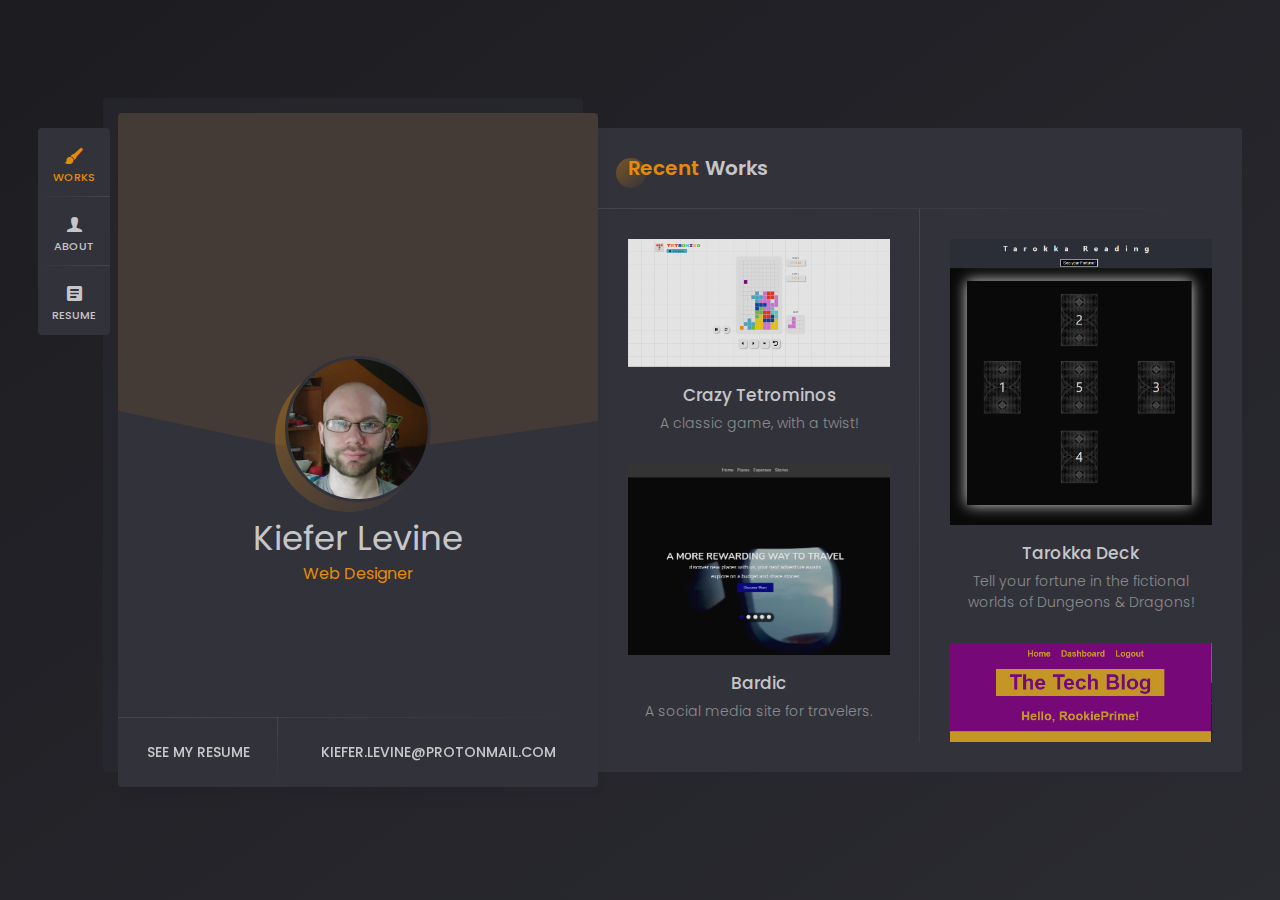
==== commit b8f2084b: "Fixed home card based on Lisa's feedback." ====
--- a/index.html
+++ b/index.html
@@ -9,9 +9,8 @@
 	<meta http-equiv="X-UA-Compatible" content="IE=edge"> 
 	<title>Kiefer's Web Developer Portal</title>
 	<meta name="viewport" content="width=device-width, initial-scale=1, maximum-scale=1" />
-	<meta name="description" content="vCard & Resume Template" />
-	<meta name="keywords" content="vcard, resposnive, resume, personal, card, cv, cards, portfolio" />
-	<meta name="author" content="beshleyua" />
+	<meta name="description" content="Enter the Portal..." />
+	<meta name="keywords" content="vcard, responsive, resume, personal, card, cv, cards, portfolio" />
 	
 	<!--
 		Load Fonts
@@ -104,6 +103,12 @@
 				<div class="top-menu">
 					<ul>
 						<li class="active">
+							<a href="#works-card">
+								<span class="icon ion-paintbrush"></span>
+								<span class="link">Works</span>
+							</a>
+						</li>
+						<li>
 							<a href="#about-card">
 								<span class="icon ion-person"></span>
 								<span class="link">About</span>
@@ -115,12 +120,6 @@
 								<span class="link">Resume</span>
 							</a>
 						</li>
-						<li>
-							<a href="#works-card">
-								<span class="icon ion-paintbrush"></span>
-								<span class="link">Works</span>
-							</a>
-						</li>
 					</ul>
 				</div>
 
@@ -156,14 +155,14 @@
 
 					<!-- profile socials -->
 					<div class="social">
-						<a target="_blank" href="https://www.linkedin.com/in/kiefer-levine/"><span class="fa fa-linkedin"></span></a>
-						<a target="_blank" href="https://github.com/RookiePrime"><span class="fa fa-github"></span></a>
+						<a target="_blank" href="https://www.linkedin.com/in/kiefer-levine/"><span class="fa-brands fa-linkedin"></span></a>
+						<a target="_blank" href="https://github.com/RookiePrime"><span class="fa-brands fa-github"></span></a>
 					</div>
 					
 					<!-- profile buttons -->
 					<div class="lnks">
-						<a href="https://docs.google.com/document/d/1Zx15jHTphS7Uiq7hflVXqC6PvVf_kr_0p9a2wdH1xhk/edit?usp=sharing" class="lnk">
-							<span class="text">Download Resume</span>
+						<a href="https://docs.google.com/document/d/1Zx15jHTphS7Uiq7hflVXqC6PvVf_kr_0p9a2wdH1xhk/edit?usp=sharing" target="_blank" class="lnk">
+							<span class="text">See My Resume</span>
 						</a>
 						<a href="mailto:kiefer.levine@protonmail.com" class="lnk discover">
 							<span class="text">kiefer.levine@protonmail.com</span>
@@ -174,215 +173,11 @@
 
 			</div>
 
-			<!-- 
-				Card - About
-			-->
-			<div class="card-inner animated active" id="about-card">
-				<div class="card-wrap">
-
-					<!-- 
-						About 
-					-->
-					<div class="content about">
-
-						<!-- title -->
-						<div class="title">About Me</div>
-
-						<!-- content -->
-						<div class="row">
-							<div class="col col-d-6 col-t-6 col-m-12 border-line-v">
-								<div class="text-box">
-									<p>
-										A back-end web developer with a problem-solving mind, interested in making the unlikely work and the likely work better. Recently earned a certificate in full stack web development from the University of Toronto, having developed skills using HTML, CSS, JavaScript, Node.js, Express.js, MongoDB, React.js and responsive web design. I have been told by collaborators that I get things done. I worked in a team of five to develop a travel-oriented social app making use of a MySQL back-end, to create a hub for people to tell their travel stories. As an eager learner and natural “helper”, I am excited to use my technical skills and collaborative nature to write cleaner code, identify errors, and help your team continue to develop innovative, exciting work.
-									</p>
-								</div>
-							</div>
-							<div class="col col-d-6 col-t-6 col-m-12 border-line-v">
-								<div class="info-list">
-									<ul>
-										<li><strong>Age . . . . .</strong> 29</li>
-										<li><strong>Residence . . . . .</strong> Canada</li>
-									</ul>
-								</div>
-							</div>
-							<div class="clear"></div>
-						</div>
-
-					</div>
-
-					<!--
-						Fun Fact
-					-->
-					<div class="content fuct">
-
-						<!-- title -->
-						<div class="title">A Few Things About Me</div>
-
-						<!-- content -->
-						<div class="row fuct-items">
-
-							<!-- fuct item -->
-							<div class="col col-d-3 col-t-3 col-m-6 border-line-v">
-								<div class="fuct-item">
-									<div class="icon"><span class="fa fa-solid fa-gamepad"></span></div>
-									<div class="name">Gamer</div>
-								</div>
-							</div>
-
-							<!-- fuct item -->
-							<div class="col col-d-3 col-t-3 col-m-6 border-line-v">
-								<div class="fuct-item">
-									<div class="icon"><span class="fa fa-vr-cardboard"></span></div>
-									<div class="name">VR Nut</div>
-								</div>
-							</div>
-
-							<!-- fuct item -->
-							<div class="col col-d-3 col-t-3 col-m-6 border-line-v">
-								<div class="fuct-item">
-									<div class="icon"><span class="fa fa-dice-d20"></span></div>
-									<div class="name">D&D nerd</div>
-								</div>
-							</div>
-
-							<!-- fuct item -->
-							<div class="col col-d-3 col-t-3 col-m-6 border-line-v">
-								<div class="fuct-item">
-									<div class="icon"><span class="fa fa-book"></span></div>
-									<div class="name">Reader</div>
-								</div>
-							</div>
-
-							<div class="clear"></div>
-						</div>
-					</div>
-				</div>
-			</div>
-
-			<!--
-				Card - Resume
-			-->
-			<div class="card-inner" id="resume-card">
-				<div class="card-wrap">
-
-					<!--
-						Resume
-					-->
-					<div class="content resume">
-
-						<!-- title -->
-						<div class="title">Resume</div>
-
-						<!-- content -->
-						<div class="row">
-
-							<!-- education -->
-							<div class="col col-d-6 col-t-6 col-m-12 border-line-v">
-								<div class="resume-title border-line-h">
-									<div class="icon"><i class="fa fa-university"></i></div>
-									<div class="name">Education</div>
-								</div>
-								<div class="resume-items">
-									<div class="resume-item border-line-h">
-										<div class="date">Apr - Oct, 2021</div>
-										<div class="name">University of Toronto</div>
-										<div class="company">Toronto</div>
-										<p>
-											Certificate of Completion, Full Stack Web Development Bootcamp
-										</p>
-									</div>
-								</div>
-							</div>
-
-							<div class="clear"></div>
-						</div>
-
-					</div>
-
-					<!--
-						Skills
-					-->
-					<div class="content skills">
-
-						<!-- title -->
-						<div class="title">My Skills</div>
-					
-						<!-- content -->
-						<div class="row">
-
-							<!-- skill item -->
-							<div class="col col-d-6 col-t-6 col-m-12 border-line-v">
-								<div class="skills-list list">
-									<div class="skill-title border-line-h">
-										<div class="icon"><i class="fa fa-code"></i></div>
-										<div class="name">Coding</div>
-									</div>
-									<ul>
-										<li> 
-											<div class="name">HTML5, CSS3, JS</div>
-										</li>
-										<li> 
-											<div class="name">Responsive Design</div>
-										</li>
-										<li> 
-											<div class="name">Progressive Web Applications</div>
-										</li>
-										<li> 
-											<div class="name">Node.js</div>
-										</li>
-										<li> 
-											<div class="name">Express.js, Sequelize.js</div>
-										</li>
-										<li> 
-											<div class="name">MySQL, MongoDB</div>
-										</li>
-										<li> 
-											<div class="name">RESTful APIs, GraphQL</div>
-										</li>
-										<li> 
-											<div class="name">React.js</div>
-										</li>
-									</ul>
-								</div>
-							</div>
-
-							<!-- skill item -->
-							<div class="col col-d-6 col-t-6 col-m-12 border-line-v">
-								<div class="skills-list list">
-									<div class="skill-title border-line-h">
-										<div class="icon"><i class="fa fa-list"></i></div>
-										<div class="name">Soft Skills</div>
-									</div>
-									<ul>
-										<li> 
-											<div class="name">Coordinating with a team</div>
-										</li>
-										<li> 
-											<div class="name">Planning projects</div>
-										</li>
-										<li> 
-											<div class="name">Learning new technologies</div>
-										</li>
-										<li> 
-											<div class="name">Problem solving</div>
-										</li>
-										<li> 
-											<div class="name">Critical thinking</div>
-										</li>
-									</ul>
-								</div>
-							</div>
-							
-							<div class="clear"></div>
-						</div>
-					</div>
-				</div>
-			</div>
 
 			<!--
 				Card - Works
 			-->
-			<div class="card-inner" id="works-card">
+			<div class="card-inner animated active" id="works-card">
 				<div class="card-wrap">
 
 					<!--
@@ -626,6 +421,208 @@
 					</div>
 				</div>
 			</div>
+
+			<!-- 
+				Card - About
+			-->
+			<div class="card-inner" id="about-card">
+				<div class="card-wrap">
+
+					<!-- 
+						About 
+					-->
+					<div class="content about">
+
+						<!-- title -->
+						<div class="title">About Me</div>
+
+						<!--
+							Fun Fact
+						-->
+						<div class=" fuct">
+
+							<!-- content -->
+							<div class="row fuct-items">
+
+								<!-- fuct item -->
+								<div class="col col-d-3 col-t-3 col-m-6 border-line-v">
+									<div class="fuct-item">
+										<div class="icon"><span class="fa fa-solid fa-gamepad"></span></div>
+										<div class="name">Gamer</div>
+									</div>
+								</div>
+
+								<!-- fuct item -->
+								<div class="col col-d-3 col-t-3 col-m-6 border-line-v">
+									<div class="fuct-item">
+										<div class="icon"><span class="fa fa-vr-cardboard"></span></div>
+										<div class="name">VR Nut</div>
+									</div>
+								</div>
+
+								<!-- fuct item -->
+								<div class="col col-d-3 col-t-3 col-m-6 border-line-v">
+									<div class="fuct-item">
+										<div class="icon"><span class="fa fa-dice-d20"></span></div>
+										<div class="name">D&D nerd</div>
+									</div>
+								</div>
+
+								<!-- fuct item -->
+								<div class="col col-d-3 col-t-3 col-m-6 border-line-v">
+									<div class="fuct-item">
+										<div class="icon"><span class="fa fa-book"></span></div>
+										<div class="name">Reader</div>
+									</div>
+								</div>
+
+								<div class="clear"></div>
+							</div>
+						</div>
+
+						<!-- content -->
+						<div class="row">
+							<div class="col col-d-6 col-t-6 col-m-12 border-line-v">
+								<div class="text-box">
+									<p>
+										A back-end web developer with a problem-solving mind, interested in making the unlikely work and the likely work better. Recently earned a certificate in full stack web development from the University of Toronto, having developed skills using HTML, CSS, JavaScript, Node.js, Express.js, MongoDB, React.js and responsive web design. I have been told by collaborators that I get things done. I worked in a team of five to develop a travel-oriented social app making use of a MySQL back-end, to create a hub for people to tell their travel stories. As an eager learner and natural “helper”, I am excited to use my technical skills and collaborative nature to write cleaner code, identify errors, and help your team continue to develop innovative, exciting work.
+									</p>
+								</div>
+							</div>
+							<div class="col col-d-6 col-t-6 col-m-12 border-line-v">
+								<div class="info-list">
+									<ul>
+										<li><strong>Age . . . . .</strong> 29</li>
+										<li><strong>Residence . . . . .</strong> Canada</li>
+									</ul>
+								</div>
+							</div>
+							<div class="clear"></div>
+						</div>
+
+					</div>
+				</div>
+			</div>
+
+			<!--
+				Card - Resume
+			-->
+			<div class="card-inner" id="resume-card">
+				<div class="card-wrap">
+
+					<!--
+						Resume
+					-->
+					<div class="content resume">
+
+						<!-- title -->
+						<div class="title">Resume</div>
+
+						<!-- content -->
+						<div class="row">
+
+							<!-- education -->
+							<div class="col col-d-6 col-t-6 col-m-12 border-line-v">
+								<div class="resume-title border-line-h">
+									<div class="icon"><i class="fa fa-university"></i></div>
+									<div class="name">Education</div>
+								</div>
+								<div class="resume-items">
+									<div class="resume-item border-line-h">
+										<div class="date">Apr - Oct, 2021</div>
+										<div class="name">University of Toronto</div>
+										<div class="company">Toronto</div>
+										<p>
+											Certificate of Completion, Full Stack Web Development Bootcamp
+										</p>
+									</div>
+								</div>
+							</div>
+
+							<div class="clear"></div>
+						</div>
+
+					</div>
+
+					<!--
+						Skills
+					-->
+					<div class="content skills">
+
+						<!-- title -->
+						<div class="title">My Skills</div>
+					
+						<!-- content -->
+						<div class="row">
+
+							<!-- skill item -->
+							<div class="col col-d-6 col-t-6 col-m-12 border-line-v">
+								<div class="skills-list list">
+									<div class="skill-title border-line-h">
+										<div class="icon"><i class="fa fa-code"></i></div>
+										<div class="name">Coding</div>
+									</div>
+									<ul>
+										<li> 
+											<div class="name">HTML5, CSS3, JS</div>
+										</li>
+										<li> 
+											<div class="name">Responsive Design</div>
+										</li>
+										<li> 
+											<div class="name">Progressive Web Applications</div>
+										</li>
+										<li> 
+											<div class="name">Node.js</div>
+										</li>
+										<li> 
+											<div class="name">Express.js, Sequelize.js</div>
+										</li>
+										<li> 
+											<div class="name">MySQL, MongoDB</div>
+										</li>
+										<li> 
+											<div class="name">RESTful APIs, GraphQL</div>
+										</li>
+										<li> 
+											<div class="name">React.js</div>
+										</li>
+									</ul>
+								</div>
+							</div>
+
+							<!-- skill item -->
+							<div class="col col-d-6 col-t-6 col-m-12 border-line-v">
+								<div class="skills-list list">
+									<div class="skill-title border-line-h">
+										<div class="icon"><i class="fa fa-list"></i></div>
+										<div class="name">Soft Skills</div>
+									</div>
+									<ul>
+										<li> 
+											<div class="name">Coordinating with a team</div>
+										</li>
+										<li> 
+											<div class="name">Planning projects</div>
+										</li>
+										<li> 
+											<div class="name">Learning new technologies</div>
+										</li>
+										<li> 
+											<div class="name">Problem solving</div>
+										</li>
+										<li> 
+											<div class="name">Critical thinking</div>
+										</li>
+									</ul>
+								</div>
+							</div>
+							
+							<div class="clear"></div>
+						</div>
+					</div>
+				</div>
+			</div>
 		</div>
 
 	</div>
--- a/css/new-skin/new-skin.css
+++ b/css/new-skin/new-skin.css
@@ -401,6 +401,14 @@
 	width: 100%;
 	font-size: 14px;
 	color: #323232;
+}
+
+.lnk {
+	flex-shrink: 2;
+}
+
+.lnk.discover {
+	flex-shrink: 1;
 }
 
 .lnk:before,
@@ -962,7 +970,6 @@
 	padding: 11px 0;
 	position: relative;
 	display: block;
-	vertical-align: top;
 	width: auto;
 	font-size: 16px;
 	word-break: break-word;
@@ -1060,7 +1067,6 @@
 	.content.contacts .info-list ul li {
 		padding: 11px 0;
 		display: block;
-		vertical-align: top;
 		width: auto;
 	}
 	.content.contacts .info-list ul li:first-child {
@@ -2039,7 +2045,6 @@
 	line-height: 25px;
 	display: inline-block;
 	font-family: "Ionicons";
-	speak: none;
 	font-style: normal;
 	font-weight: normal;
 	font-variant: normal;
@@ -2199,7 +2204,6 @@
 	left: 0;
 	display: inline-block;
 	font-family: "Ionicons";
-	speak: none;
 	font-style: normal;
 	font-weight: normal;
 	font-variant: normal;
